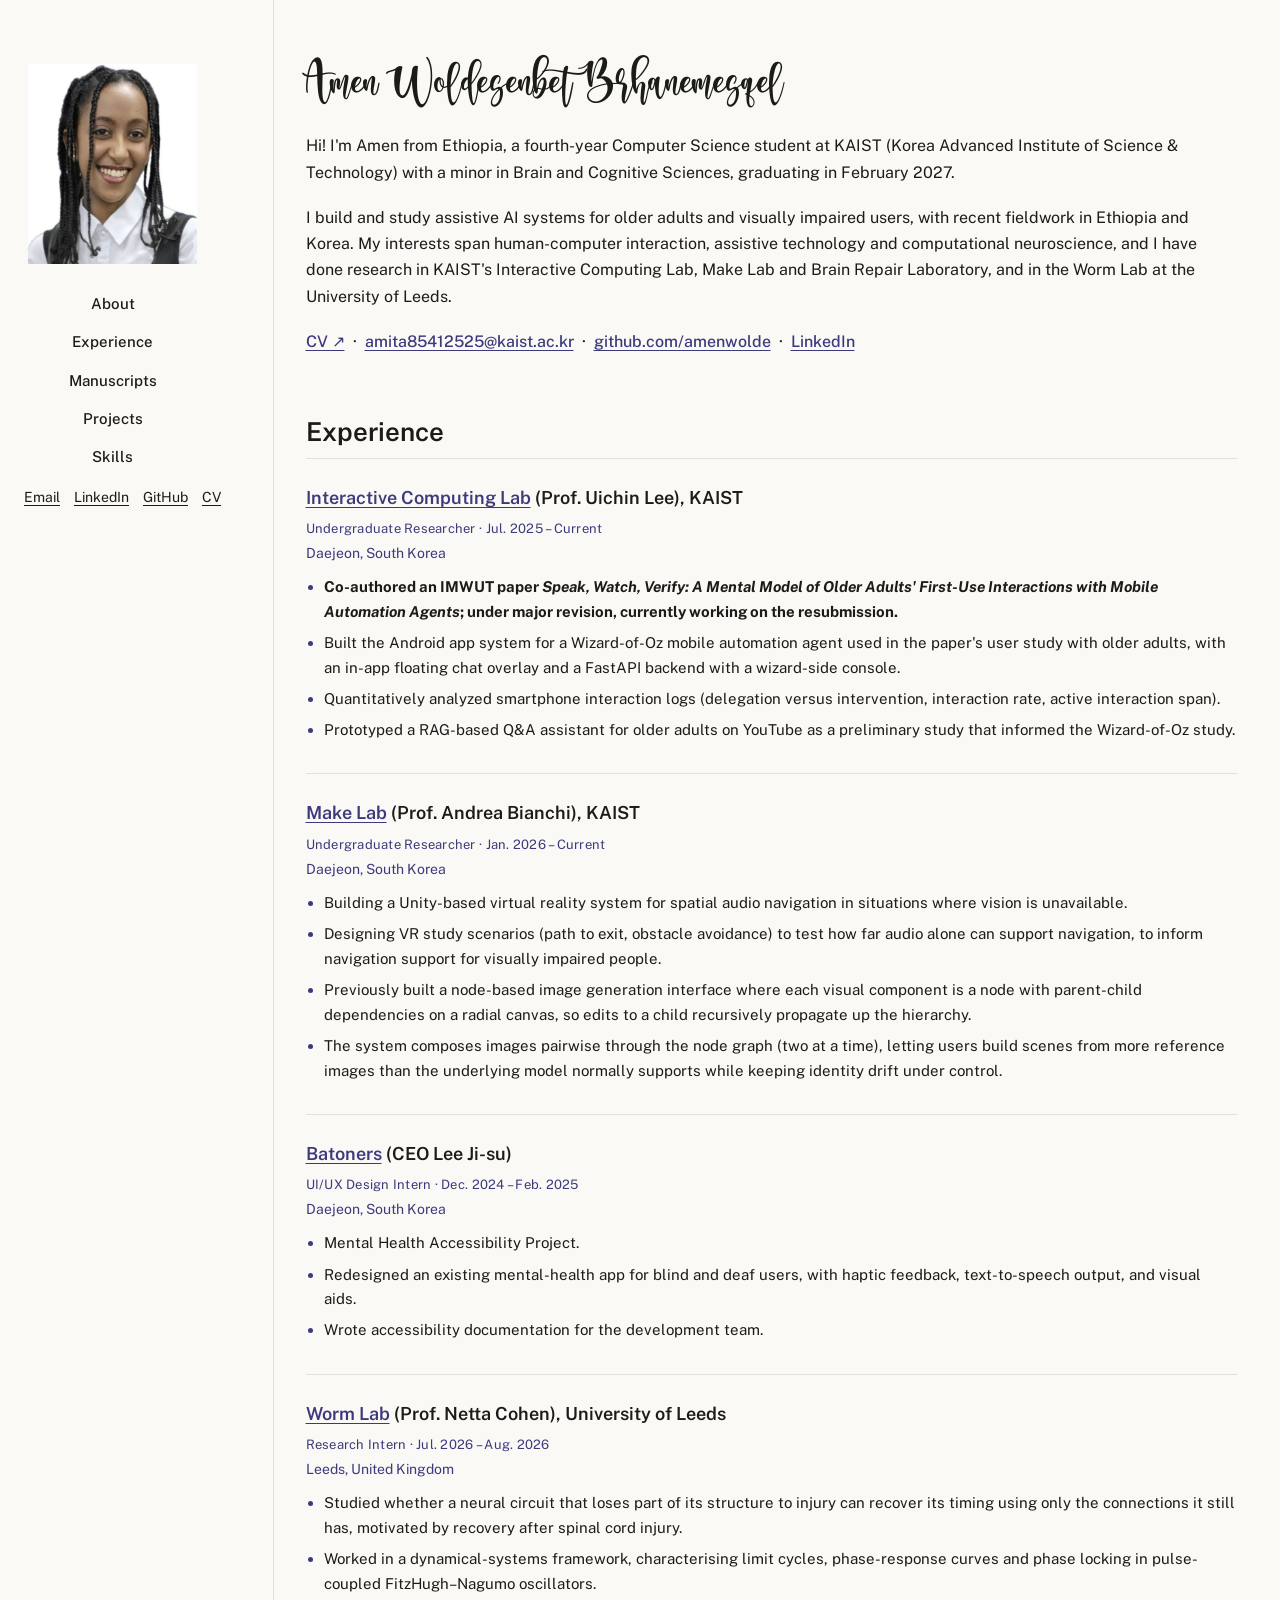
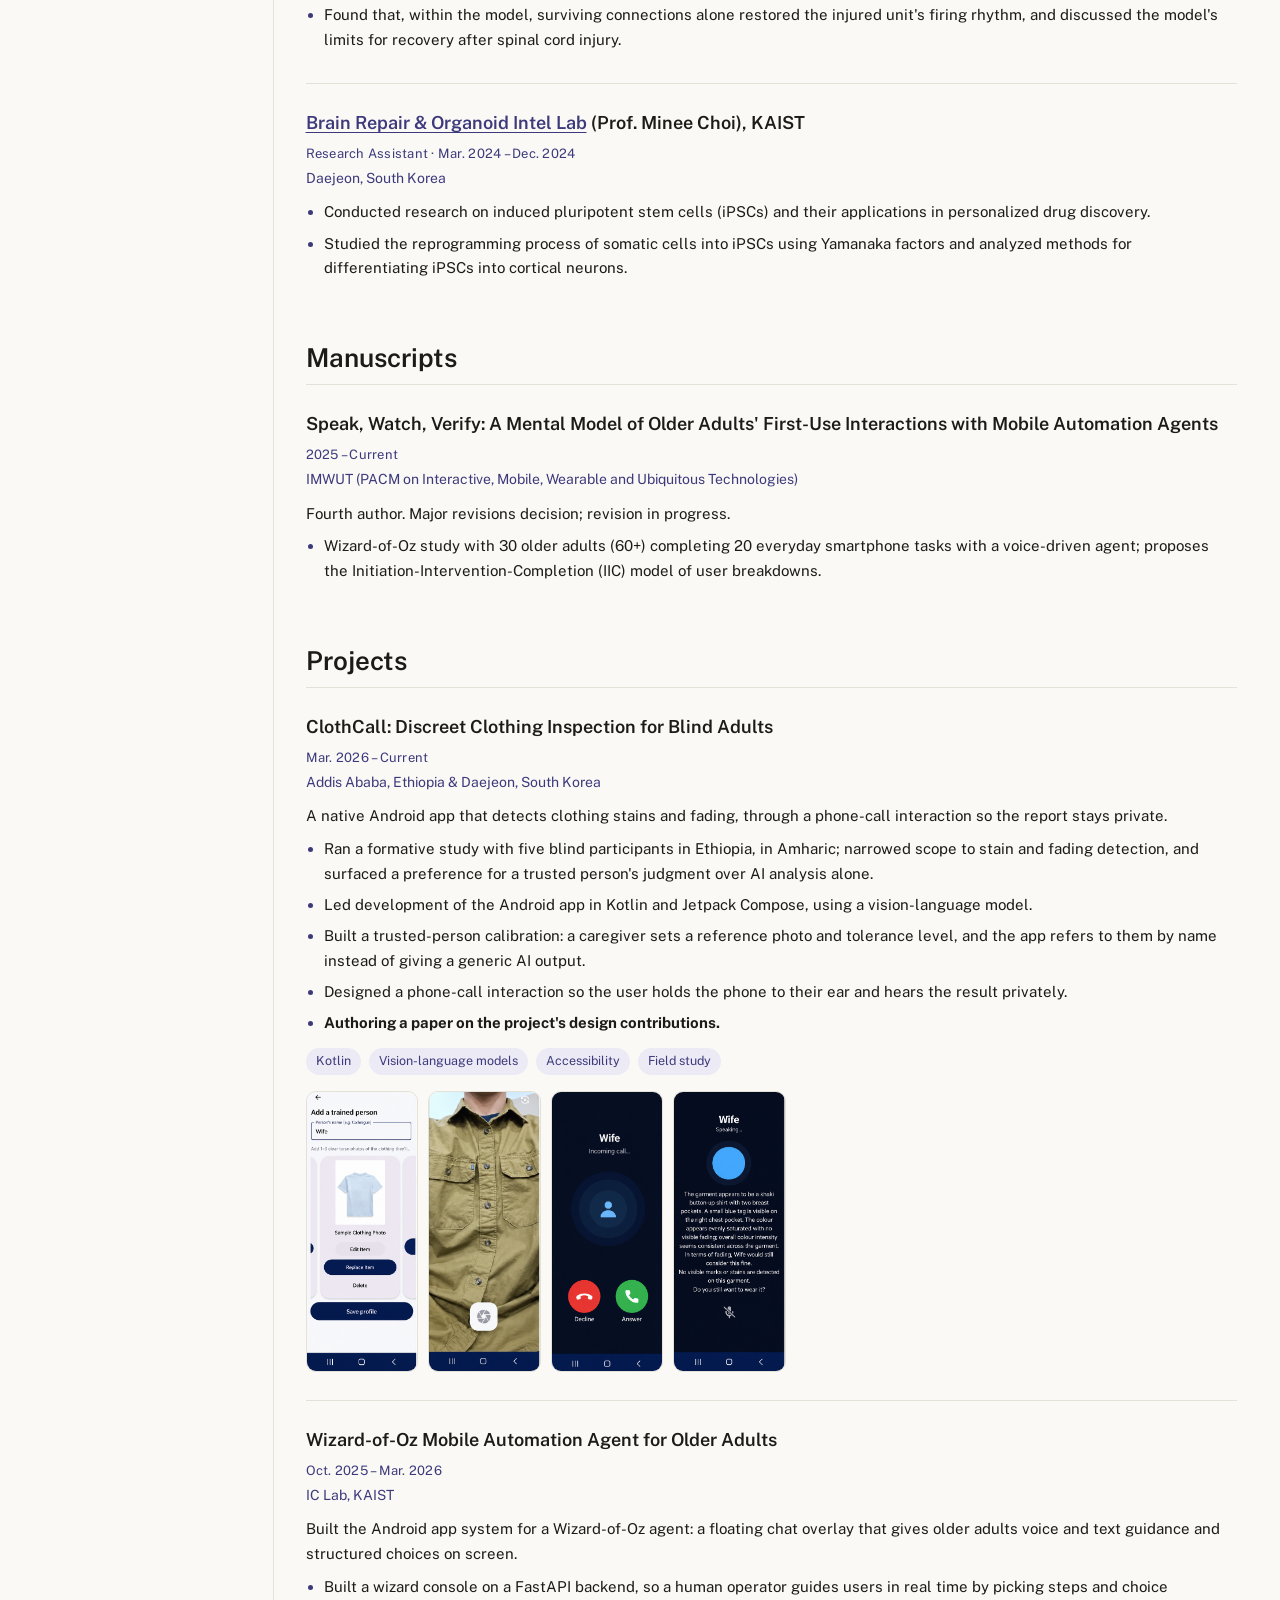
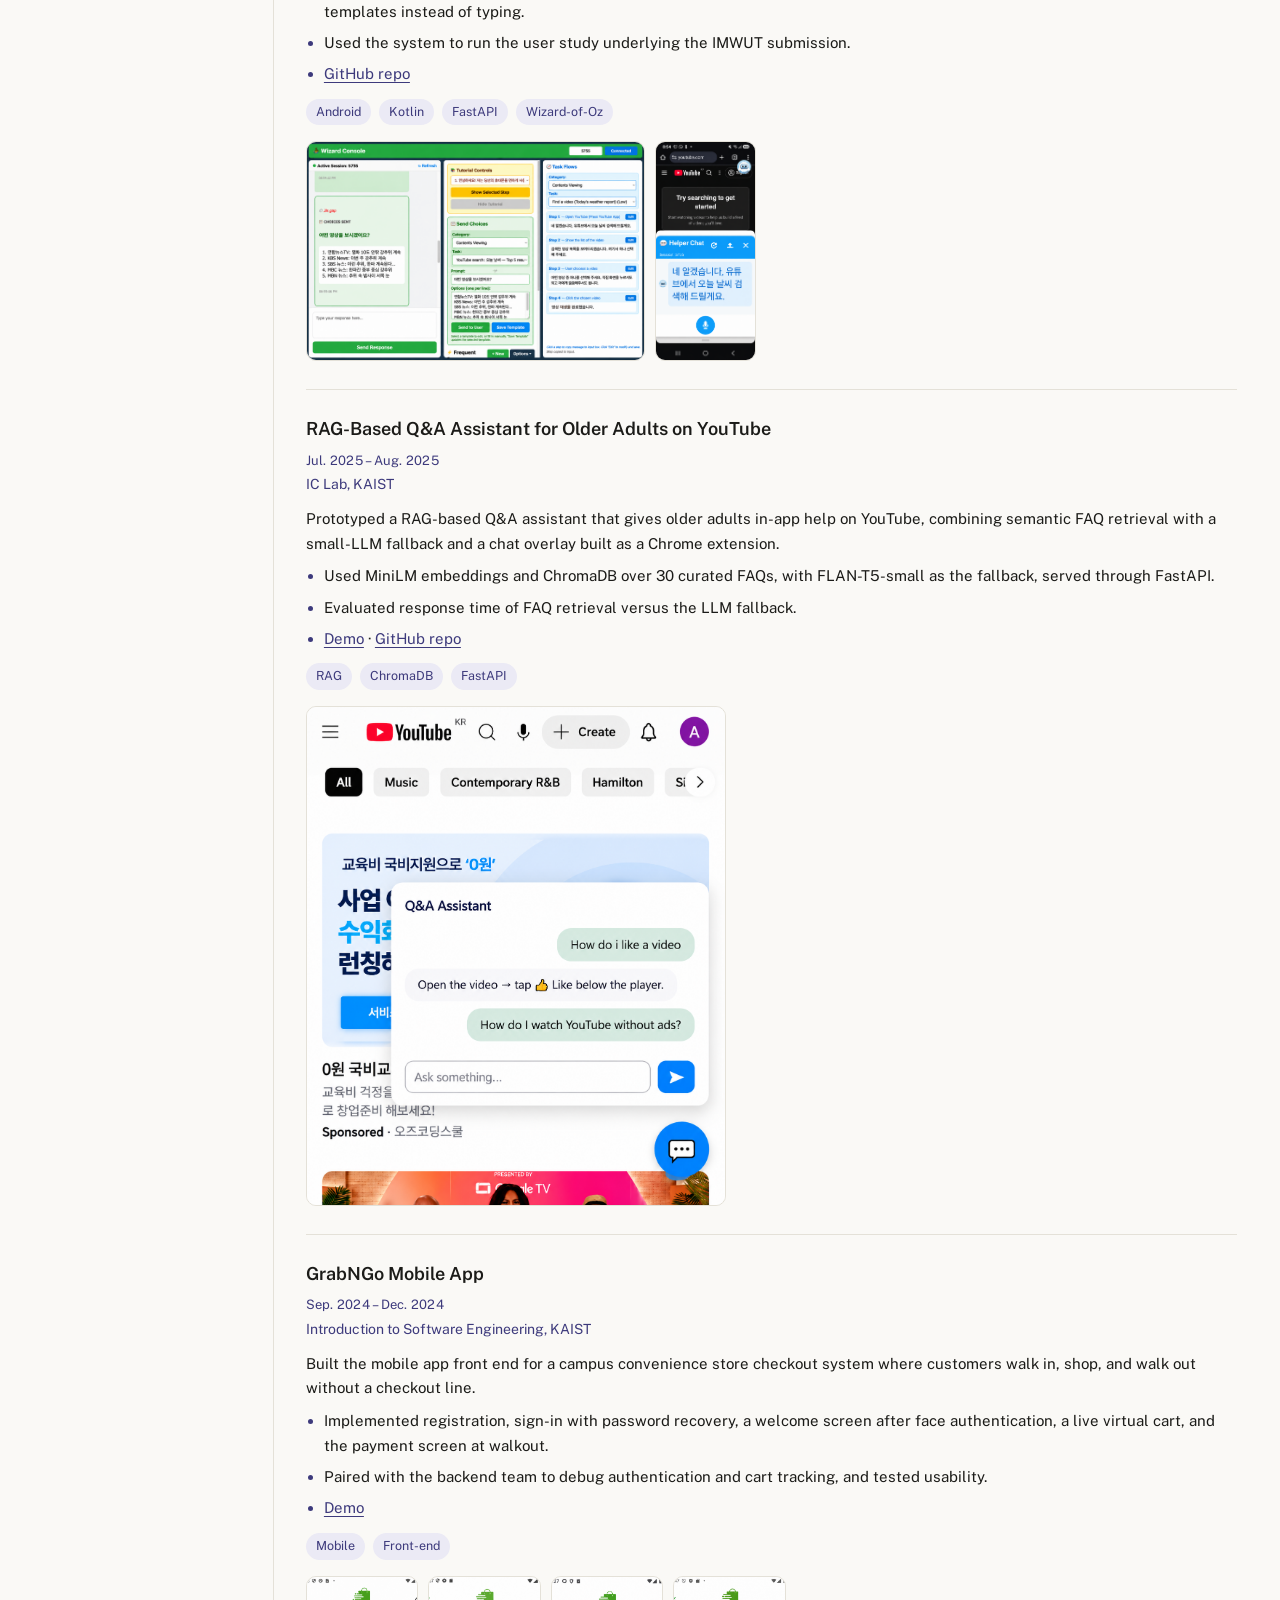
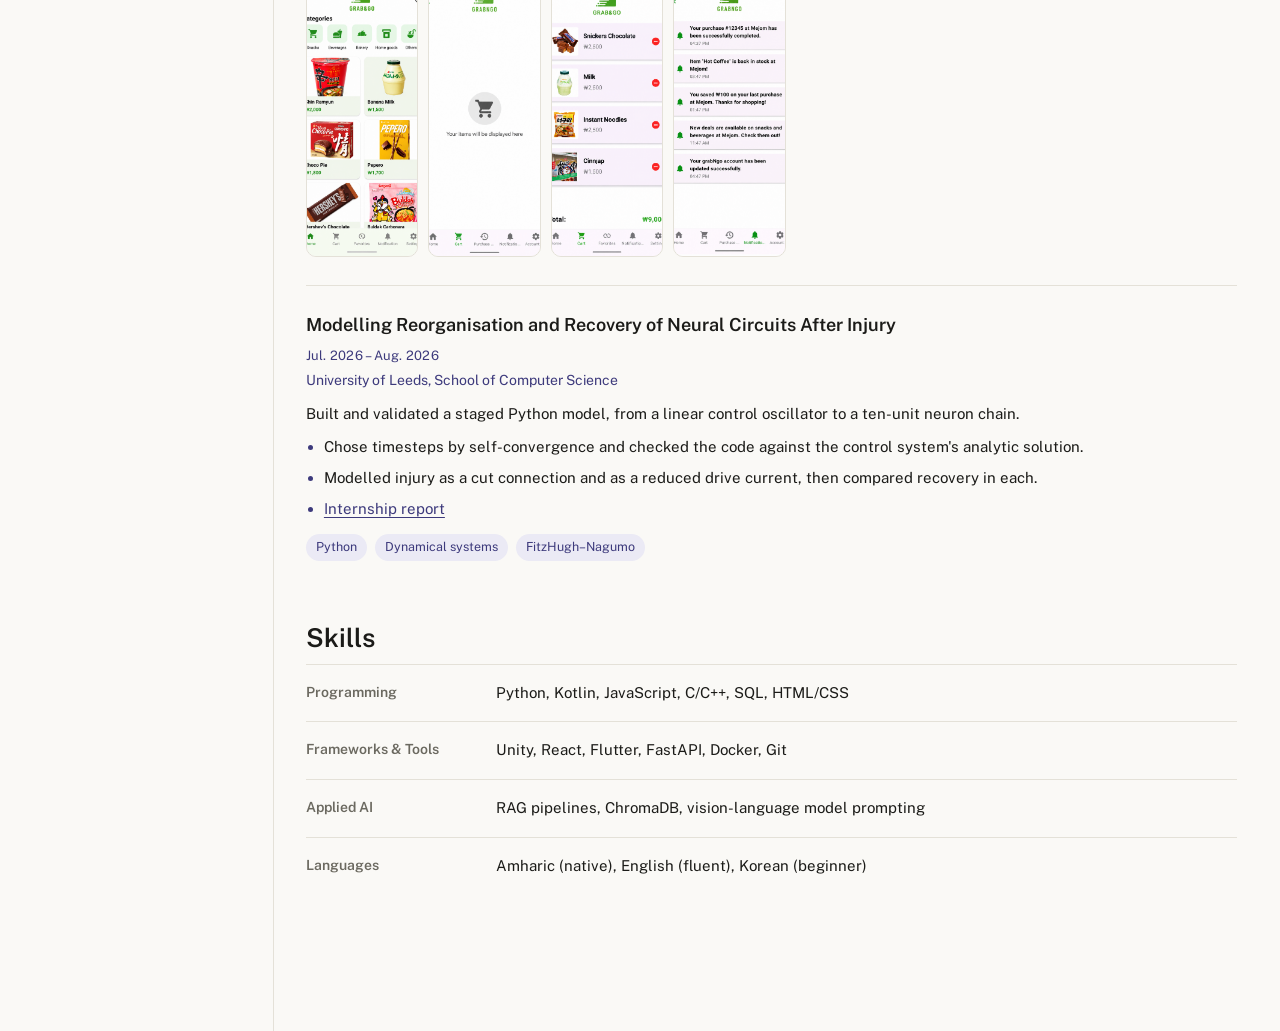
==== index.html @ b9d275f2 "Update index.html" ====
<!DOCTYPE html>
<html lang="en">
<head>
<meta charset="UTF-8">
<meta name="viewport" content="width=device-width, initial-scale=1.0">
<title>Amen W. Brhanemesqel</title>
<link rel="preconnect" href="https://fonts.googleapis.com">
<link rel="preconnect" href="https://fonts.gstatic.com" crossorigin>
<link href="https://fonts.googleapis.com/css2?family=Fraunces:opsz,wght@9..144,500;9..144,600&family=Public+Sans:ital,wght@0,400;0,500;0,600;1,400&display=swap" rel="stylesheet">
<link rel="stylesheet" href="style.css">
</head>
<body>

<div class="layout">

  <aside class="sidebar">
    <img class="avatar" src="images/avatar.jpg" alt="Portrait of Amen Woldesenbet Brhanemesqel">
    <nav>
      <a href="#about">About</a>
      <a href="#experience">Experience</a>
      <a href="#manuscripts">Manuscripts</a>
      <a href="#projects">Projects</a>
      <a href="#skills">Skills</a>
    </nav>
    <div class="sidebar-footer">
      <div class="social-links">
        <a href="mailto:amita85412525@kaist.ac.kr">Email</a>
        <a href="https://www.linkedin.com/in/amen-woldesenbet-brhanemesqel-42a0aa442" target="_blank" rel="noopener">LinkedIn</a>
        <a href="https://github.com/amenwolde" target="_blank" rel="noopener">GitHub</a>
        <a href="Amen_Woldesenbet_Brhanemesqel.pdf" target="_blank" rel="noopener">CV</a>
      </div>
    </div>
  </aside>

  <main>

    <section id="about">
      <p class="signature">Amen Woldesenbet Brhanemesqel</p>

      <p>Hi! I'm Amen from Ethiopia, a fourth-year Computer Science student at KAIST (Korea Advanced Institute of Science &amp; Technology) with a minor in Brain and Cognitive Sciences, graduating in February 2027.</p>

      <p>I build and study assistive AI systems for older adults and visually impaired users, with recent fieldwork in Ethiopia and Korea. My interests span human-computer interaction, assistive technology and computational neuroscience, and I have done research in KAIST's Interactive Computing Lab, Make Lab and Brain Repair Laboratory, and in the Worm Lab at the University of Leeds.</p>

      <p class="lead-link"><a href="Amen_Woldesenbet_Brhanemesqel.pdf" target="_blank" rel="noopener">CV ↗</a> &nbsp;·&nbsp; <a href="mailto:amita85412525@kaist.ac.kr">amita85412525@kaist.ac.kr</a> &nbsp;·&nbsp; <a href="https://github.com/amenwolde" target="_blank" rel="noopener">github.com/amenwolde</a> &nbsp;·&nbsp; <a href="https://www.linkedin.com/in/amen-woldesenbet-brhanemesqel-42a0aa442" target="_blank" rel="noopener">LinkedIn</a></p>
    </section>

    <section id="experience">
      <h2>Experience</h2>

      <div class="entry">
        <h3><a href="https://ic.kaist.ac.kr/" target="_blank" rel="noopener">Interactive Computing Lab</a> (Prof. Uichin Lee), KAIST</h3>
        <div class="meta">Undergraduate Researcher · Jul. 2025 – Current</div>
        <div class="place">Daejeon, South Korea</div>
        <ul>
          <li><strong>Co-authored an IMWUT paper <em>Speak, Watch, Verify: A Mental Model of Older Adults' First-Use Interactions with Mobile Automation Agents</em>; under major revision, currently working on the resubmission.</strong></li>
          <li>Built the Android app system for a Wizard-of-Oz mobile automation agent used in the paper's user study with older adults, with an in-app floating chat overlay and a FastAPI backend with a wizard-side console.</li>
          <li>Quantitatively analyzed smartphone interaction logs (delegation versus intervention, interaction rate, active interaction span).</li>
          <li>Prototyped a RAG-based Q&amp;A assistant for older adults on YouTube as a preliminary study that informed the Wizard-of-Oz study.</li>
        </ul>
      </div>

      <div class="entry">
        <h3><a href="https://make.kaist.ac.kr/about" target="_blank" rel="noopener">Make Lab</a> (Prof. Andrea Bianchi), KAIST</h3>
        <div class="meta">Undergraduate Researcher · Jan. 2026 – Current</div>
        <div class="place">Daejeon, South Korea</div>
        <ul>
          <li>Building a Unity-based virtual reality system for spatial audio navigation in situations where vision is unavailable.</li>
          <li>Designing VR study scenarios (path to exit, obstacle avoidance) to test how far audio alone can support navigation, to inform navigation support for visually impaired people.</li>
          <li>Previously built a node-based image generation interface where each visual component is a node with parent-child dependencies on a radial canvas, so edits to a child recursively propagate up the hierarchy.</li>
          <li>The system composes images pairwise through the node graph (two at a time), letting users build scenes from more reference images than the underlying model normally supports while keeping identity drift under control.</li>
        </ul>
      </div>

      <div class="entry">
        <h3><a href="https://batoners.com/" target="_blank" rel="noopener">Batoners</a> (CEO Lee Ji-su)</h3>
        <div class="meta">UI/UX Design Intern · Dec. 2024 – Feb. 2025</div>
        <div class="place">Daejeon, South Korea</div>
        <ul>
          <li>Mental Health Accessibility Project.</li>
          <li>Redesigned an existing mental-health app for blind and deaf users, with haptic feedback, text-to-speech output, and visual aids.</li>
          <li>Wrote accessibility documentation for the development team.</li>
        </ul>
      </div>

      <div class="entry">
        <h3><a href="http://wormlab.eu/" target="_blank" rel="noopener">Worm Lab</a> (Prof. Netta Cohen), University of Leeds</h3>
        <div class="meta">Research Intern · Jul. 2026 – Aug. 2026</div>
        <div class="place">Leeds, United Kingdom</div>
        <ul>
          <li>Studied whether a neural circuit that loses part of its structure to injury can recover its timing using only the connections it still has, motivated by recovery after spinal cord injury.</li>
          <li>Worked in a dynamical-systems framework, characterising limit cycles, phase-response curves and phase locking in pulse-coupled FitzHugh–Nagumo oscillators.</li>
          <li>Found that, within the model, surviving connections alone restored the injured unit's firing rhythm, and discussed the model's limits for recovery after spinal cord injury.</li>
        </ul>
      </div>

      <div class="entry">
        <h3><a href="https://mineechoilab.kaist.ac.kr/members/amen-woldesenbet.html" target="_blank" rel="noopener">Brain Repair &amp; Organoid Intel Lab</a> (Prof. Minee Choi), KAIST</h3>
        <div class="meta">Research Assistant · Mar. 2024 – Dec. 2024</div>
        <div class="place">Daejeon, South Korea</div>
        <ul>
          <li>Conducted research on induced pluripotent stem cells (iPSCs) and their applications in personalized drug discovery.</li>
          <li>Studied the reprogramming process of somatic cells into iPSCs using Yamanaka factors and analyzed methods for differentiating iPSCs into cortical neurons.</li>
        </ul>
      </div>
    </section>

    <section id="manuscripts">
      <h2>Manuscripts</h2>

      <div class="entry">
        <h3>Speak, Watch, Verify: A Mental Model of Older Adults' First-Use Interactions with Mobile Automation Agents</h3>
        <div class="meta">2025 – Current</div>
        <div class="place">IMWUT (PACM on Interactive, Mobile, Wearable and Ubiquitous Technologies)</div>
        <p>Fourth author. Major revisions decision; revision in progress.</p>
        <ul>
          <li>Wizard-of-Oz study with 30 older adults (60+) completing 20 everyday smartphone tasks with a voice-driven agent; proposes the Initiation-Intervention-Completion (IIC) model of user breakdowns.</li>
        </ul>
      </div>
    </section>

    <section id="projects">
      <h2>Projects</h2>

      <div class="entry">
        <h3>ClothCall: Discreet Clothing Inspection for Blind Adults</h3>
        <div class="meta">Mar. 2026 – Current</div>
        <div class="place">Addis Ababa, Ethiopia &amp; Daejeon, South Korea</div>
        <p>A native Android app that detects clothing stains and fading, through a phone-call interaction so the report stays private.</p>
        <ul>
          <li>Ran a formative study with five blind participants in Ethiopia, in Amharic; narrowed scope to stain and fading detection, and surfaced a preference for a trusted person's judgment over AI analysis alone.</li>
          <li>Led development of the Android app in Kotlin and Jetpack Compose, using a vision-language model.</li>
          <li>Built a trusted-person calibration: a caregiver sets a reference photo and tolerance level, and the app refers to them by name instead of giving a generic AI output.</li>
          <li>Designed a phone-call interaction so the user holds the phone to their ear and hears the result privately.</li>
          <li><strong>Authoring a paper on the project's design contributions.</strong></li>
        </ul>
        <div class="tag-row">
          <span class="tag">Kotlin</span>
          <span class="tag">Vision-language models</span>
          <span class="tag">Accessibility</span>
          <span class="tag">Field study</span>
        </div>
        <div class="image-row quad">
          <img class="entry-img phone" src="images/clothcall-fade-calibration.png" alt="Add a trusted person: name them (e.g. Wife, Colleague) and rate the same fabric photo at four fade levels (Still fine, Borderline, Retire, Very Worn)">
          <img class="entry-img phone" src="images/clothcall-shirt-photo.png" alt="Camera view of a khaki button-up shirt the user is holding up to inspect">
          <img class="entry-img phone" src="images/clothcall-incoming-call.png" alt="Incoming call screen from the trusted person named 'Wife'">
          <img class="entry-img phone" src="images/clothcall-result.png" alt="Wife is speaking: khaki button-up shirt with two breast pockets, small blue tag on the right chest pocket, colour consistent across the garment, no visible marks or stains; Wife would still consider this fine">
        </div>
      </div>

      <div class="entry">
        <h3>Wizard-of-Oz Mobile Automation Agent for Older Adults</h3>
        <div class="meta">Oct. 2025 – Mar. 2026</div>
        <div class="place">IC Lab, KAIST</div>
        <p>Built the Android app system for a Wizard-of-Oz agent: a floating chat overlay that gives older adults voice and text guidance and structured choices on screen.</p>
        <ul>
          <li>Built a wizard console on a FastAPI backend, so a human operator guides users in real time by picking steps and choice templates instead of typing.</li>
          <li>Used the system to run the user study underlying the IMWUT submission.</li>
          <li><a href="https://github.com/Kaist-ICLab/Mobile-AI-helper" target="_blank" rel="noopener">GitHub repo</a></li>
        </ul>
        <div class="tag-row">
          <span class="tag">Android</span>
          <span class="tag">Kotlin</span>
          <span class="tag">FastAPI</span>
          <span class="tag">Wizard-of-Oz</span>
        </div>
        <div class="image-row pair">
          <img class="entry-img wide" src="images/wizard-of-oz-console.png" alt="Wizard Console: active session with choices sent to the user ('어떤 영상을 보시겠어요?' and five Korean news options), tutorial controls, 'Send Choices' template picker, and a Task Flows panel showing the Contents Viewing task 'Find a video (Today's weather report)' broken into four editable steps">
          <img class="entry-img phone" src="images/wizard-of-oz-phone.png" alt="Older-adult phone on YouTube KR with the Helper Chat overlay opened; the assistant says in Korean '네 알겠습니다, 유튜브에서 오늘 날씨 검색해 드릴게요.' above a large microphone button">
        </div>
      </div>

      <div class="entry">
        <h3>RAG-Based Q&amp;A Assistant for Older Adults on YouTube</h3>
        <div class="meta">Jul. 2025 – Aug. 2025</div>
        <div class="place">IC Lab, KAIST</div>
        <p>Prototyped a RAG-based Q&amp;A assistant that gives older adults in-app help on YouTube, combining semantic FAQ retrieval with a small-LLM fallback and a chat overlay built as a Chrome extension.</p>
        <ul>
          <li>Used MiniLM embeddings and ChromaDB over 30 curated FAQs, with FLAN-T5-small as the fallback, served through FastAPI.</li>
          <li>Evaluated response time of FAQ retrieval versus the LLM fallback.</li>
          <li><a href="https://drive.google.com/file/d/1zM8v5Gv-6i6zQXkNu6hFYhzypun6-TdA/view?usp=sharing" target="_blank" rel="noopener">Demo</a> · <a href="https://github.com/amenwolde/Youtube-extension" target="_blank" rel="noopener">GitHub repo</a></li>
        </ul>
        <div class="tag-row">
          <span class="tag">RAG</span>
          <span class="tag">ChromaDB</span>
          <span class="tag">FastAPI</span>
        </div>
        <img class="entry-img" src="images/youtube-rag-ext.png" alt="Q&amp;A Assistant overlay on YouTube KR: user asks 'How do I like a video' and the assistant replies 'Open the video, tap Like below the player'; a second question 'How do I watch YouTube without ads?' is in the input">
      </div>

      <div class="entry">
        <h3>GrabNGo Mobile App</h3>
        <div class="meta">Sep. 2024 – Dec. 2024</div>
        <div class="place">Introduction to Software Engineering, KAIST</div>
        <p>Built the mobile app front end for a campus convenience store checkout system where customers walk in, shop, and walk out without a checkout line.</p>
        <ul>
          <li>Implemented registration, sign-in with password recovery, a welcome screen after face authentication, a live virtual cart, and the payment screen at walkout.</li>
          <li>Paired with the backend team to debug authentication and cart tracking, and tested usability.</li>
          <li><a href="https://drive.google.com/file/d/1HJCICB93lQ8GSmQ17-0LfWwXsdIGV2eK/view?usp=sharing" target="_blank" rel="noopener">Demo</a></li>
        </ul>
        <div class="tag-row">
          <span class="tag">Mobile</span>
          <span class="tag">Front-end</span>
        </div>
        <div class="image-row quad">
          <img class="entry-img phone" src="images/grabngo-home.png" alt="GRAB&amp;GO home: Categories row (Snacks, Beverages, Bakery, Home goods, Others) above a product grid with Shin Ramyun ₩2,000, Banana Milk ₩1,500, Choco Pie ₩1,800, Pepero ₩1,700, Hershey's Chocolate, and Buldak Carbonara">
          <img class="entry-img phone" src="images/grabngo-cart-empty.png" alt="GRABNGO empty cart screen with a shopping-cart icon and the message 'Your items will be displayed here', Cart tab active in the bottom nav">
          <img class="entry-img phone" src="images/grabngo-cart-filled.png" alt="GRAB&amp;GO cart with four items (Snickers Chocolate ₩2,500, Milk ₩2,500, Instant Noodles ₩2,500, Cinnjap ₩1,500), each with a red remove button, and a running total of ₩9,000">
          <img class="entry-img phone" src="images/grabngo-notifications.png" alt="GRABNGO notifications feed: purchase #12345 at Mejom completed, Hot Coffee back in stock, saved ₩100 on last purchase, new deals on snacks and beverages, account updated successfully">
        </div>
      </div>

      <div class="entry">
        <h3>Modelling Reorganisation and Recovery of Neural Circuits After Injury</h3>
        <div class="meta">Jul. 2026 – Aug. 2026</div>
        <div class="place">University of Leeds, School of Computer Science</div>
        <p>Built and validated a staged Python model, from a linear control oscillator to a ten-unit neuron chain.</p>
        <ul>
          <li>Chose timesteps by self-convergence and checked the code against the control system's analytic solution.</li>
          <li>Modelled injury as a cut connection and as a reduced drive current, then compared recovery in each.</li>
          <li><a href="https://drive.google.com/file/d/1W3PH9Ff0q4g5hTz11ZcTxBwVVzl6ne8S/view?usp=sharing" target="_blank" rel="noopener">Internship report</a></li>
        </ul>
        <div class="tag-row">
          <span class="tag">Python</span>
          <span class="tag">Dynamical systems</span>
          <span class="tag">FitzHugh–Nagumo</span>
        </div>
      </div>
    </section>

    <section id="skills">
      <h2>Skills</h2>

      <div class="entry skill-row">
        <div class="skill-cat">Programming</div>
        <div class="skill-list">Python, Kotlin, JavaScript, C/C++, SQL, HTML/CSS</div>
      </div>

      <div class="entry skill-row">
        <div class="skill-cat">Frameworks &amp; Tools</div>
        <div class="skill-list">Unity, React, Flutter, FastAPI, Docker, Git</div>
      </div>

      <div class="entry skill-row">
        <div class="skill-cat">Applied AI</div>
        <div class="skill-list">RAG pipelines, ChromaDB, vision-language model prompting</div>
      </div>

      <div class="entry skill-row">
        <div class="skill-cat">Languages</div>
        <div class="skill-list">Amharic (native), English (fluent), Korean (beginner)</div>
      </div>
    </section>

  </main>

</div>

</body>
</html>
---- style.css ----
@font-face {
  font-family: 'Southmore';
  src: url('fonts/Southmore.ttf') format('truetype');
  font-weight: normal;
  font-style: normal;
  font-display: swap;
}

:root {
  --ink: #1B1B18;
  --muted: #6B6960;
  --hair: #E4E1D8;
  --bg: #FAF9F6;
  --card: #FFFFFF;
  --accent: #3D3A7C;
  --accent-soft: #EBEAF5;
}

* { box-sizing: border-box; }

html { overflow-y: scroll; scrollbar-gutter: stable; scroll-behavior: smooth; }

section { scroll-margin-top: 2rem; }

body {
  margin: 0;
  background: var(--bg);
  color: var(--ink);
  font-family: 'Public Sans', -apple-system, BlinkMacSystemFont, sans-serif;
  font-size: 16px;
  line-height: 1.65;
  -webkit-font-smoothing: antialiased;
  overflow-x: hidden;
}

a { color: var(--accent); text-decoration: none; }
a:hover { text-decoration: underline; }

.lead-link a,
.entry a,
.entry ul a {
  text-decoration: underline;
  text-underline-offset: 3px;
  text-decoration-thickness: 1px;
}
.lead-link a:hover,
.entry a:hover,
.entry ul a:hover { text-decoration-thickness: 2px; }

.layout {
  display: grid;
  grid-template-columns: 260px minmax(0, 980px);
  justify-content: center;
  max-width: 1500px;
  margin: 0 auto;
  min-height: 100vh;
}

.sidebar {
  position: sticky;
  top: 0;
  align-self: start;
  padding: 4rem 1.5rem 2rem 0;
  display: flex;
  flex-direction: column;
}

.avatar {
  width: 200px;
  height: 200px;
  border-radius: 18px;
  background: transparent;
  object-fit: contain;
  display: block;
  margin-bottom: 1.75rem;
}

nav {
  display: flex;
  flex-direction: column;
  align-items: center;
  gap: 0.85rem;
  width: 200px;
}

nav a {
  color: var(--ink);
  font-weight: 500;
  font-size: 15px;
}

nav a:hover { color: var(--accent); text-decoration: none; }
nav a.current { text-decoration: underline; text-underline-offset: 4px; }

.sidebar-footer {
  margin-top: 1rem;
  padding-top: 0;
  align-self: center;
  margin-left: -16px;
  text-align: left;
}

.social-links {
  display: flex;
  gap: 14px;
  flex-wrap: wrap;
  font-size: 14px;
}

.social-links a {
  color: var(--ink);
  text-decoration: underline;
  text-underline-offset: 3px;
  text-decoration-thickness: 1px;
}
.social-links a:hover { color: var(--accent); text-decoration-thickness: 2px; }

main {
  padding: 4rem 1rem 6rem 2rem;
  border-left: 1px solid var(--hair);
  min-width: 0;
}

.signature {
  font-family: 'Southmore', 'Fraunces', serif;
  font-size: 36px;
  font-weight: 500;
  letter-spacing: -0.01em;
  line-height: 1.15;
  margin: 0 0 1.75rem;
}

.page-title {
  font-size: 30px;
  font-weight: 600;
  margin: 0 0 2rem;
}

p {
  margin: 0 0 1.15rem;
  color: var(--ink);
}

p.lead-link {
  font-weight: 500;
}

section { margin-bottom: 3.5rem; }

h2 {
  font-size: 26px;
  font-weight: 600;
  margin: 0 0 0.25rem;
}

.entry {
  border-top: 1px solid var(--hair);
  padding: 1.5rem 0;
}

.entry:last-child { padding-bottom: 0; }

.entry h3 {
  font-size: 18px;
  font-weight: 600;
  margin: 0 0 0.35rem;
}

.entry .meta {
  font-size: 13px;
  letter-spacing: 0.02em;
  color: var(--accent);
  margin-bottom: 0.15rem;
}

.entry .place {
  font-size: 14px;
  color: var(--accent);
  margin-bottom: 0.65rem;
}

.entry .place a {
  color: var(--accent);
  text-decoration: underline;
  text-underline-offset: 3px;
  text-decoration-thickness: 1px;
}
.entry .place a:hover { text-decoration-thickness: 2px; }

.entry p { margin-bottom: 0.5rem; font-size: 15px; }

.entry ul {
  margin: 0.5rem 0 0;
  padding-left: 1.15rem;
}

.entry ul li {
  margin-bottom: 0.4rem;
  font-size: 15px;
}

.entry ul li::marker { color: var(--accent); }

.entry-img {
  display: block;
  width: 100%;
  max-width: 420px;
  margin: 1rem 0 0.25rem;
  border-radius: 10px;
  border: 1px solid var(--hair);
  background: var(--bg);
}

.image-row {
  display: flex;
  flex-wrap: wrap;
  align-items: flex-start;
  gap: 10px;
  margin: 1rem 0 0.25rem;
  max-width: 480px;
}

.image-row .entry-img { margin: 0; }
.image-row .entry-img.wide { flex: 1 1 300px; max-width: 320px; }
.image-row .entry-img.phone { flex: 0 0 130px; max-width: 150px; }

.image-row.triple .entry-img.phone,
.image-row.quad  .entry-img.phone {
  flex: 1 1 0;
  min-width: 0;
  max-width: none;
  aspect-ratio: 2 / 5;         /* matches the source screenshots */
  object-fit: cover;
  object-position: center;
}

/* Pair: console + phone, same height, widths differ by aspect ratio */
.image-row.pair { max-width: none; align-items: stretch; }
.image-row.pair .entry-img {
  flex: 0 0 auto;
  height: 220px;
  width: auto;
  max-width: none;
  object-fit: contain;
}

@media (max-width: 540px) {
  .image-row { flex-direction: column; }
  .image-row .entry-img.wide,
  .image-row .entry-img.phone { max-width: 100%; width: 100%; flex: 1 1 auto; }
}

.tag-row {
  display: flex;
  flex-wrap: wrap;
  gap: 8px;
  margin-top: 0.75rem;
}

.tag {
  font-size: 12.5px;
  color: var(--accent);
  background: var(--accent-soft);
  padding: 3px 10px;
  border-radius: 20px;
}

.skill-row {
  display: grid;
  grid-template-columns: 170px 1fr;
  gap: 1.25rem;
  padding: 1rem 0;
}

.skill-row .skill-cat {
  font-size: 14px;
  font-weight: 600;
  color: var(--muted);
}

.skill-row .skill-list {
  font-size: 15px;
}

@media (max-width: 800px) {
  .skill-row {
    grid-template-columns: 1fr;
    gap: 0.25rem;
  }
}

@media (max-width: 800px) {
  .layout { grid-template-columns: 1fr; }
  .sidebar {
    position: relative;
    height: auto;
    padding: 2.5rem 1.5rem 1.5rem;
    flex-direction: row;
    align-items: center;
    gap: 1.5rem;
  }
  .avatar { width: 110px; height: 110px; margin-bottom: 0; border-radius: 14px; }
  nav { flex-direction: row; flex-wrap: wrap; gap: 1.25rem; width: auto; align-items: center; }
  .sidebar-footer { display: none; }
  main { padding: 2.5rem 1.5rem 4rem; border-left: none; border-top: 1px solid var(--hair); max-width: 100%; }
  .signature { font-size: 28px; }
}
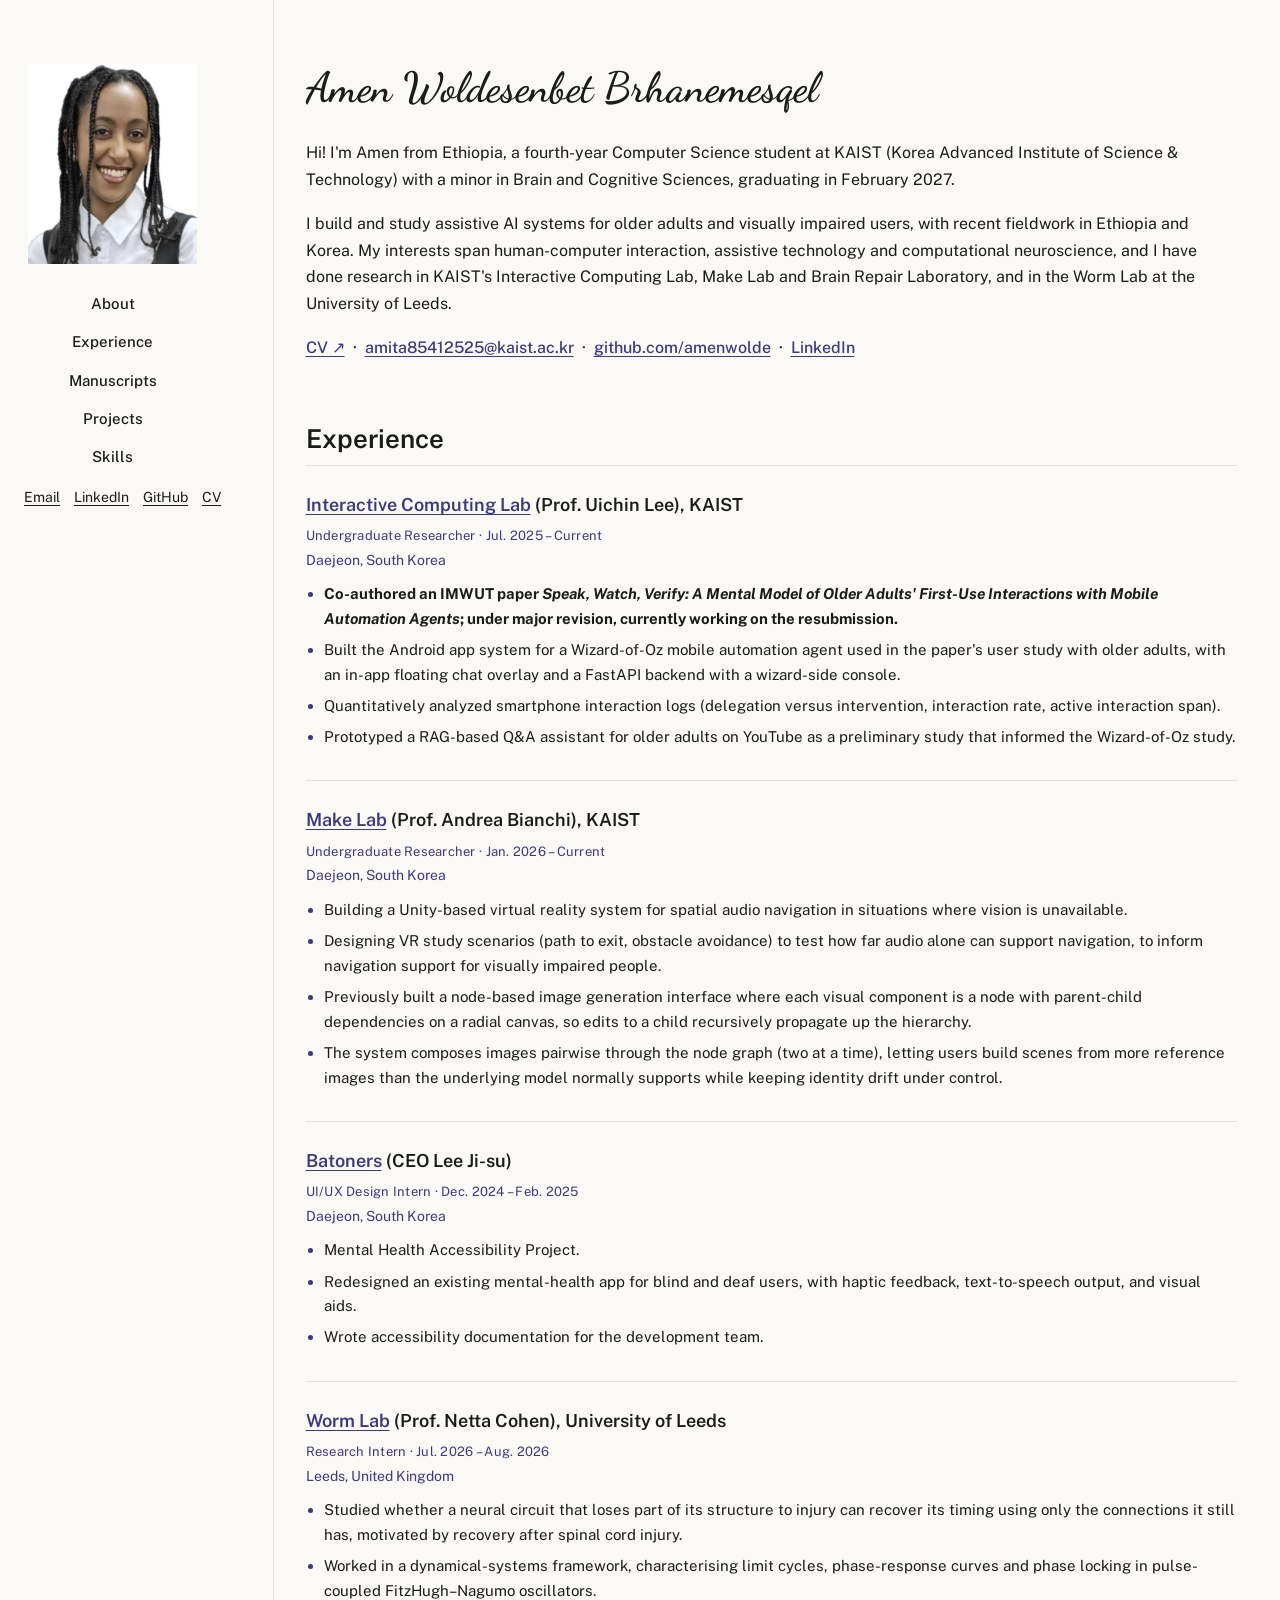
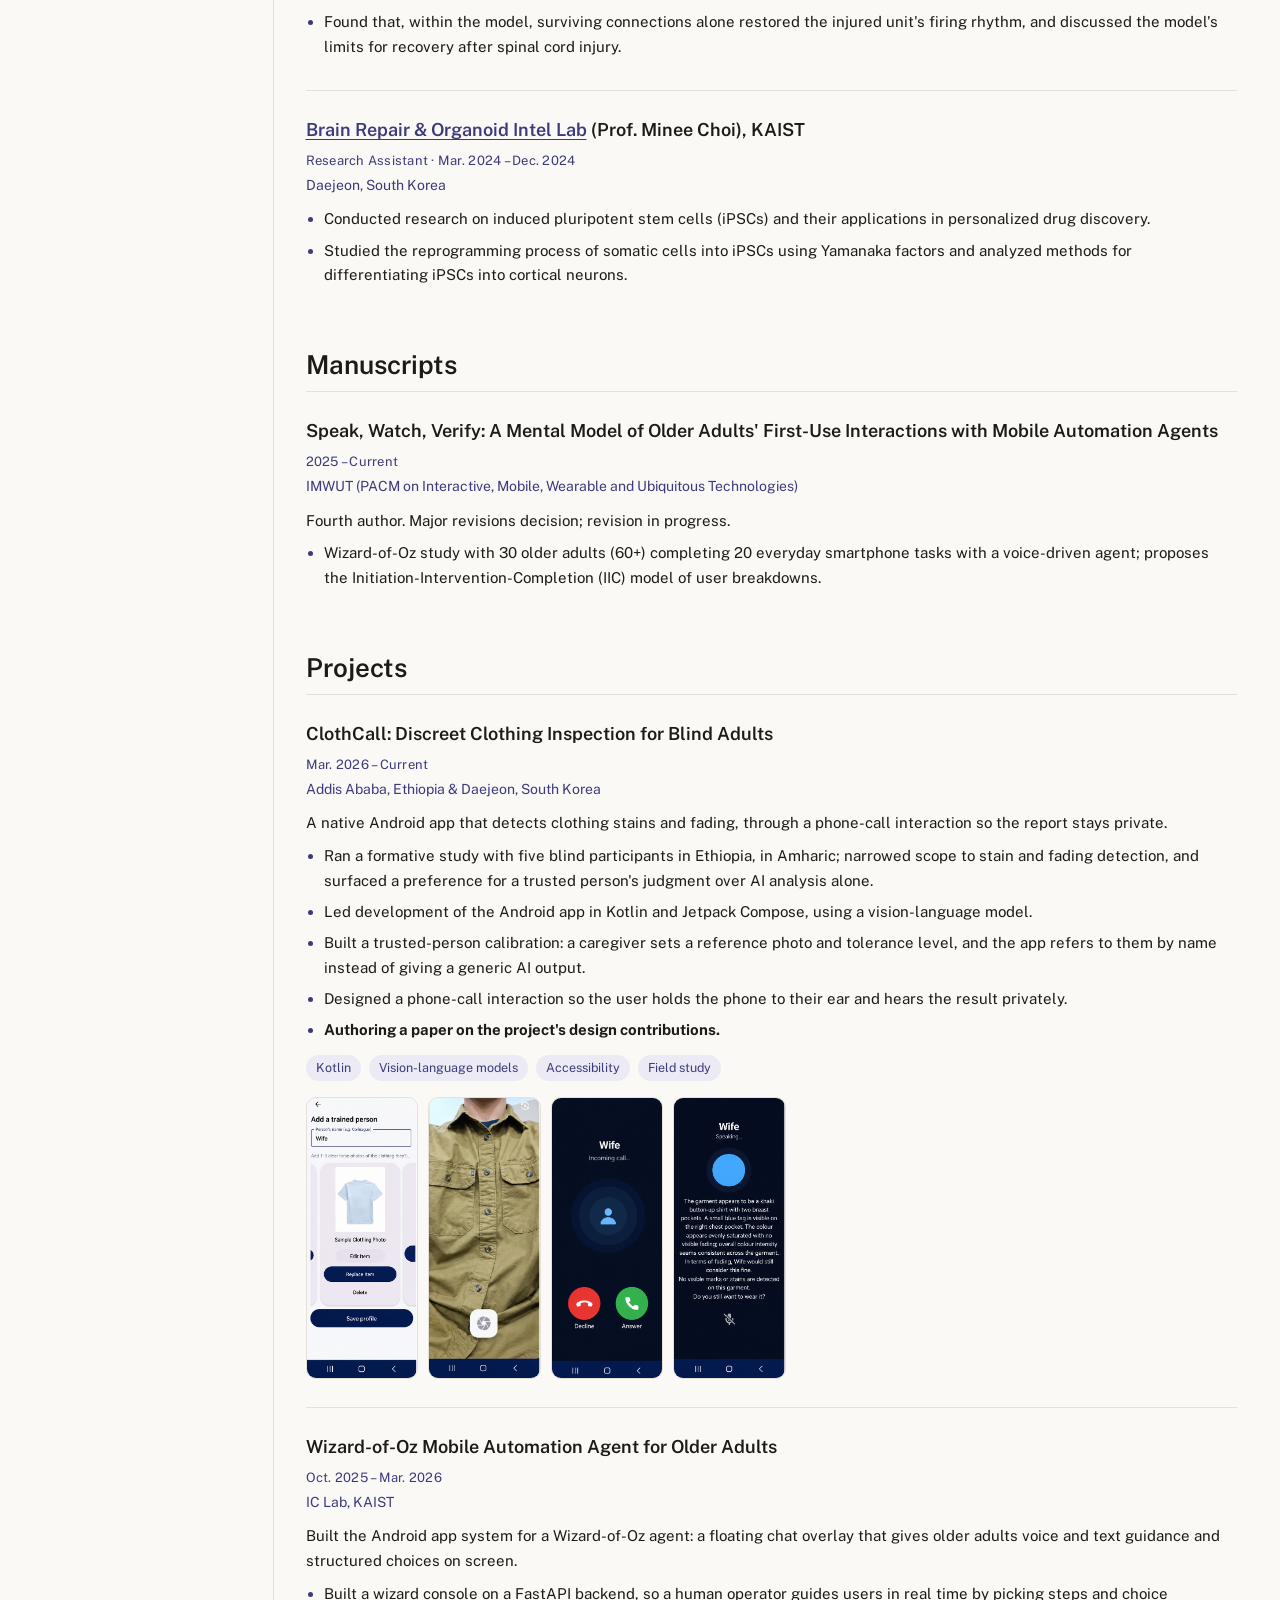
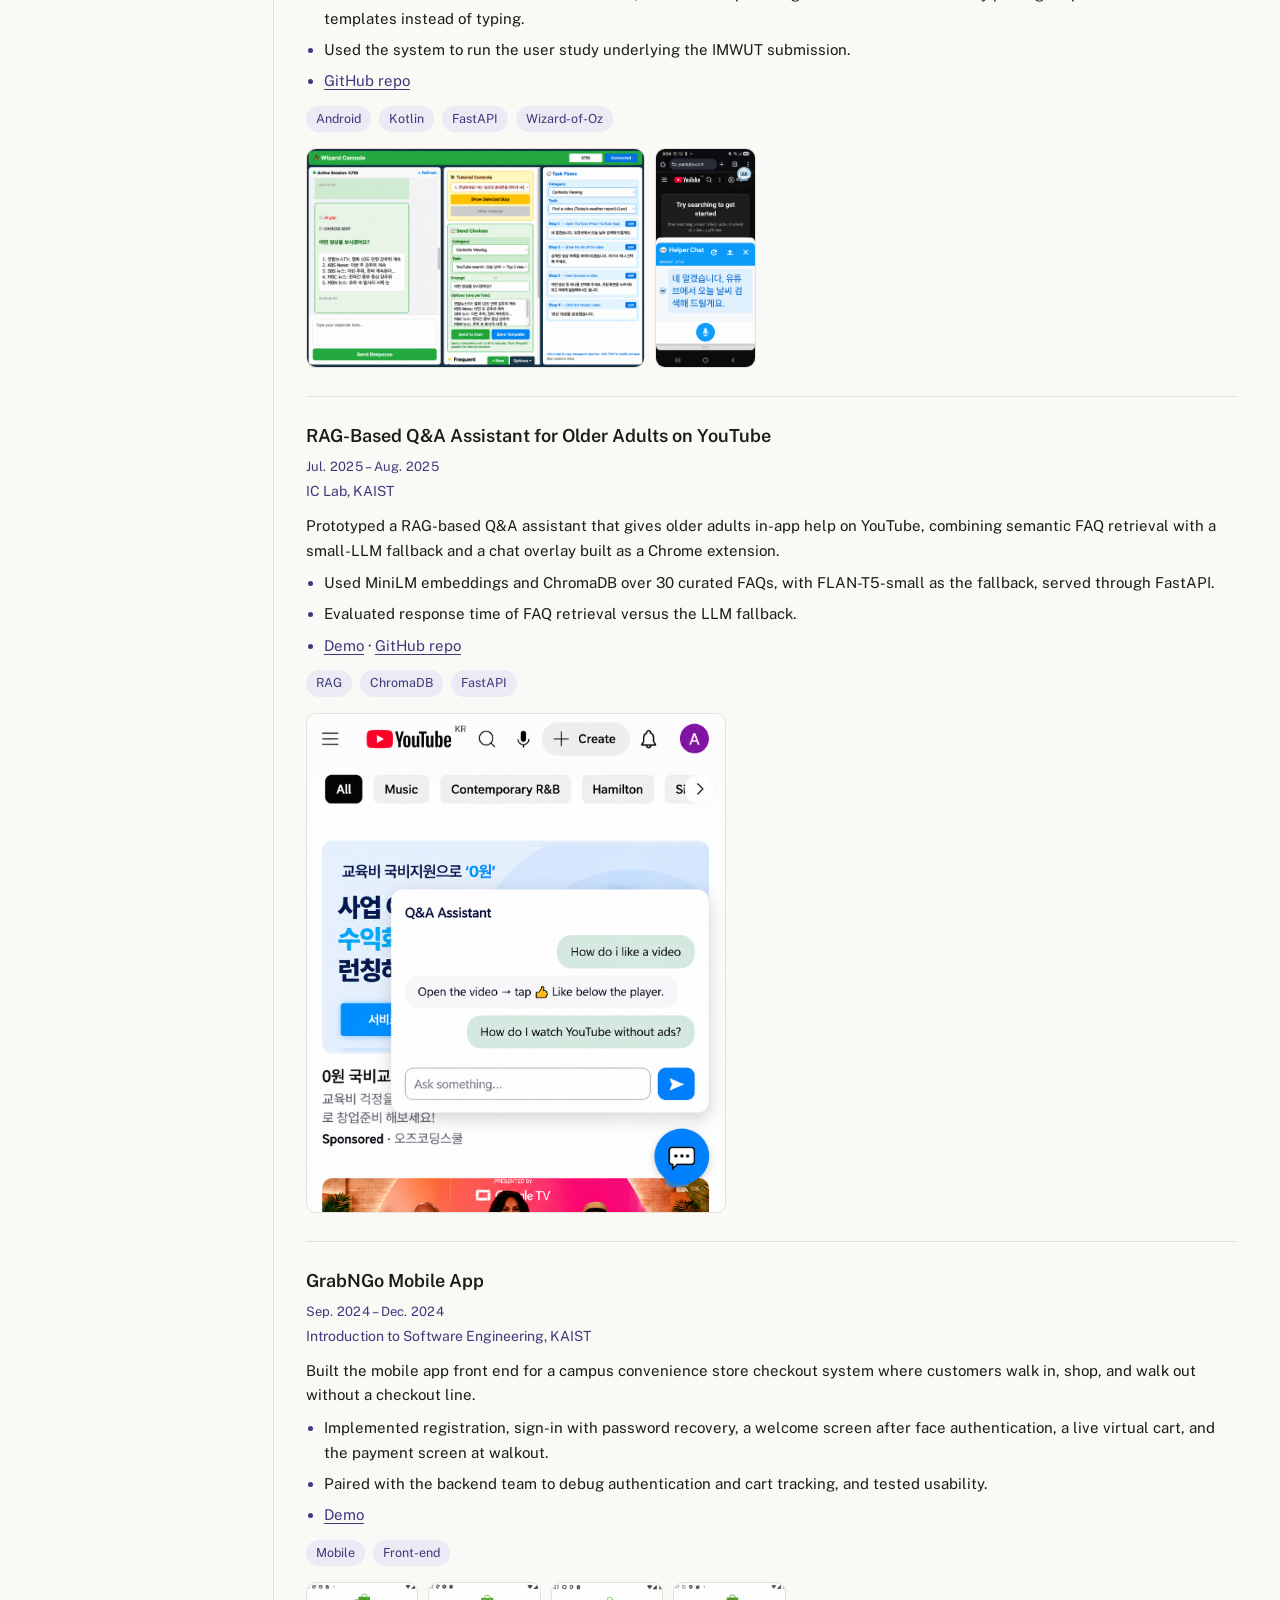
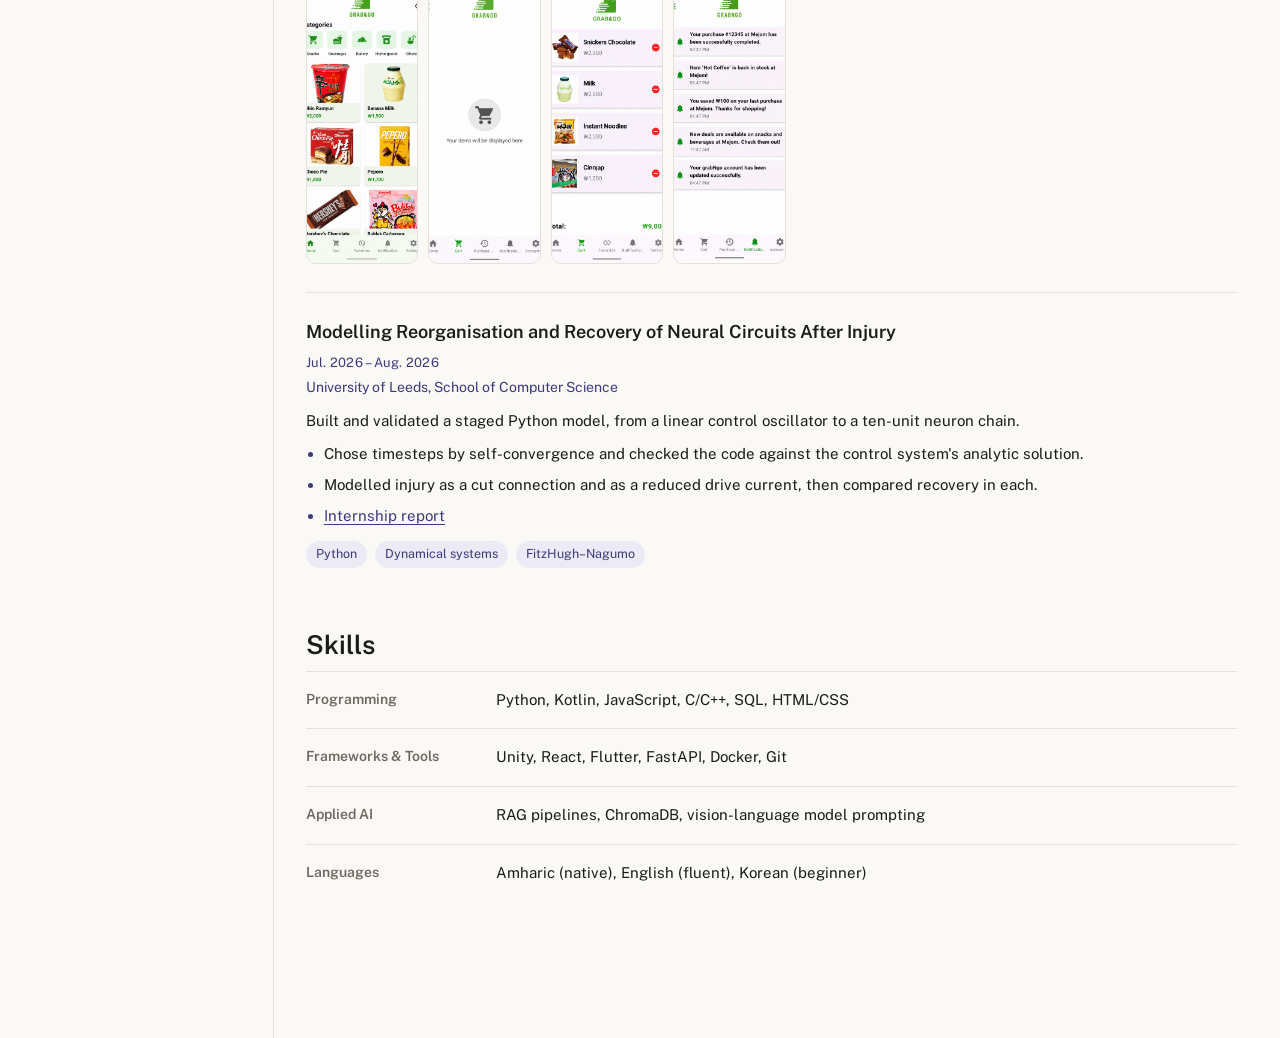
==== commit 3a57c55a: "change header font" ====
--- a/index.html
+++ b/index.html
@@ -6,7 +6,7 @@
 <title>Amen W. Brhanemesqel</title>
 <link rel="preconnect" href="https://fonts.googleapis.com">
 <link rel="preconnect" href="https://fonts.gstatic.com" crossorigin>
-<link href="https://fonts.googleapis.com/css2?family=Fraunces:opsz,wght@9..144,500;9..144,600&family=Public+Sans:ital,wght@0,400;0,500;0,600;1,400&display=swap" rel="stylesheet">
+<link href="https://fonts.googleapis.com/css2?family=Dancing+Script:wght@600;700&family=Fraunces:opsz,wght@9..144,500;9..144,600&family=Public+Sans:ital,wght@0,400;0,500;0,600;1,400&display=swap" rel="stylesheet">
 <link rel="stylesheet" href="style.css">
 </head>
 <body>
--- a/style.css
+++ b/style.css
@@ -122,10 +122,10 @@
 }
 
 .signature {
-  font-family: 'Southmore', 'Fraunces', serif;
-  font-size: 36px;
-  font-weight: 500;
-  letter-spacing: -0.01em;
+  font-family: 'Dancing Script', 'Fraunces', cursive;
+  font-size: 42px;
+  font-weight: 600;
+  letter-spacing: 0;
   line-height: 1.15;
   margin: 0 0 1.75rem;
 }
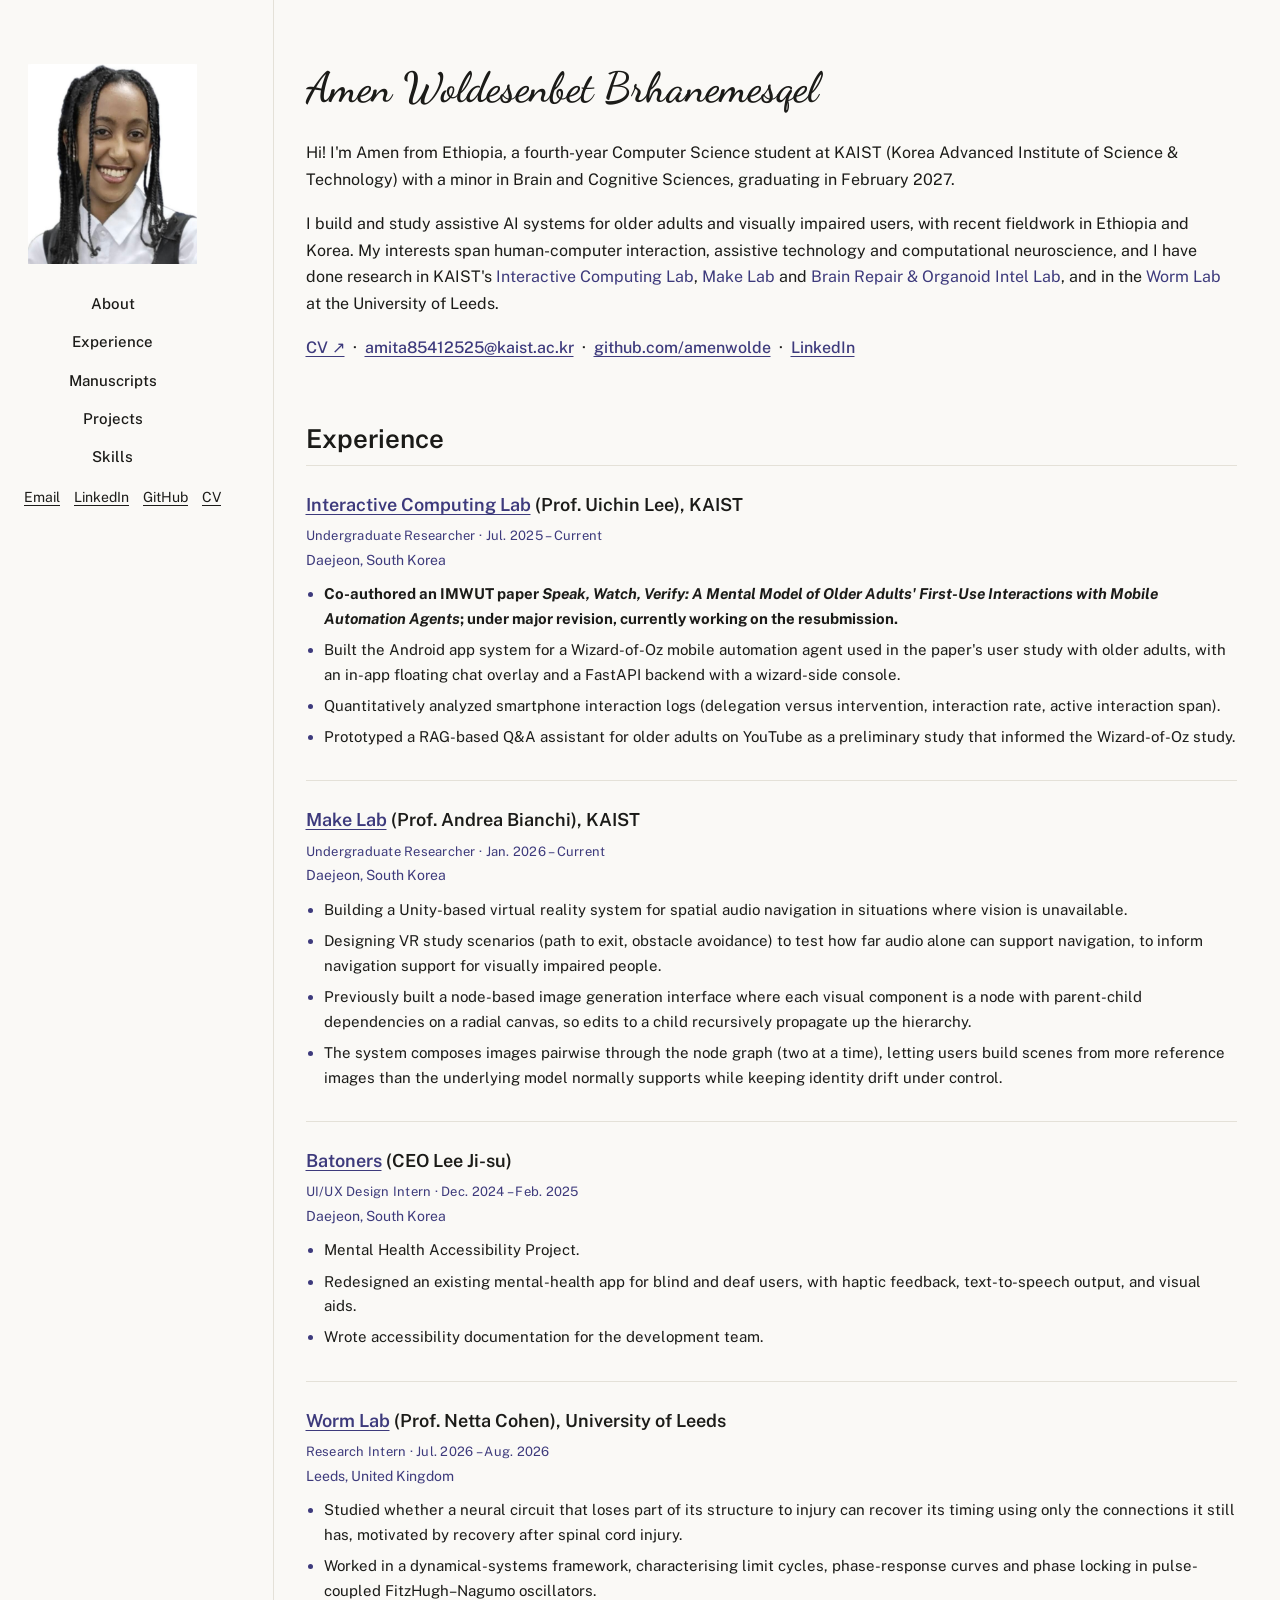
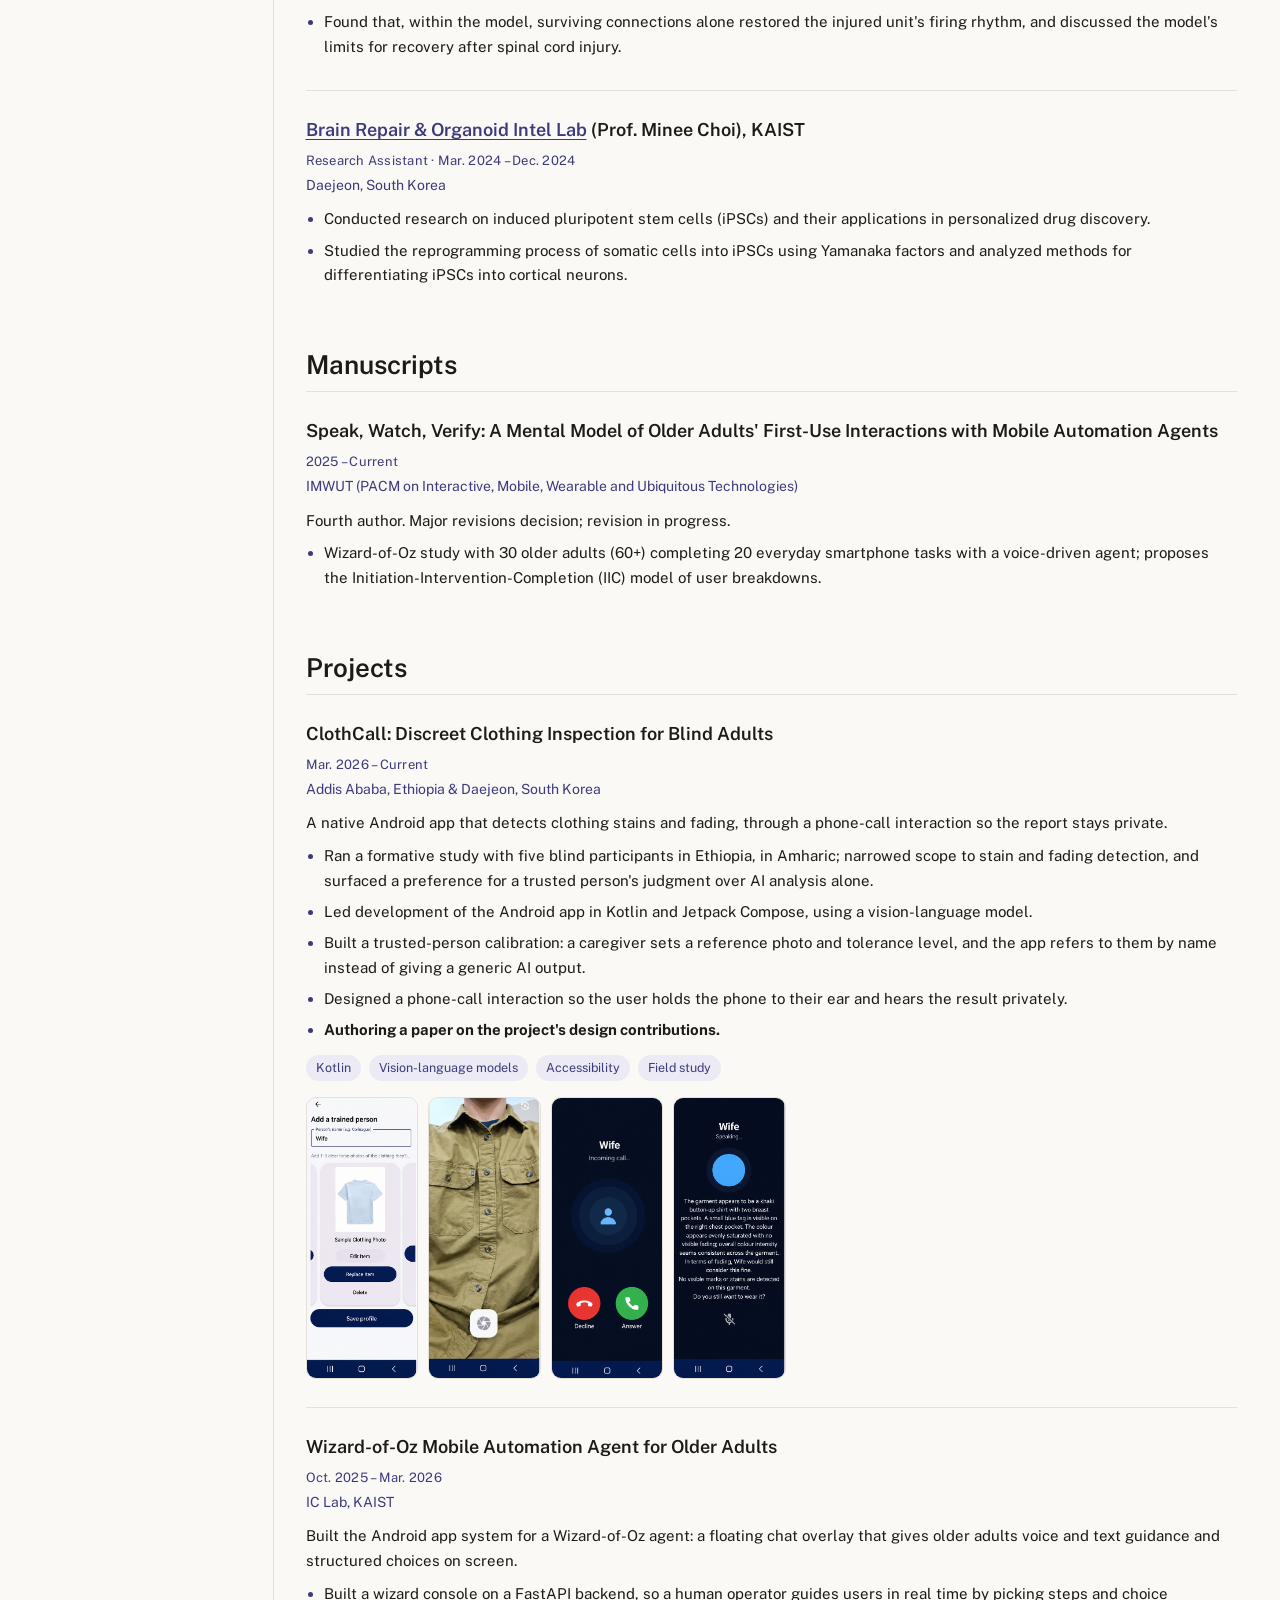
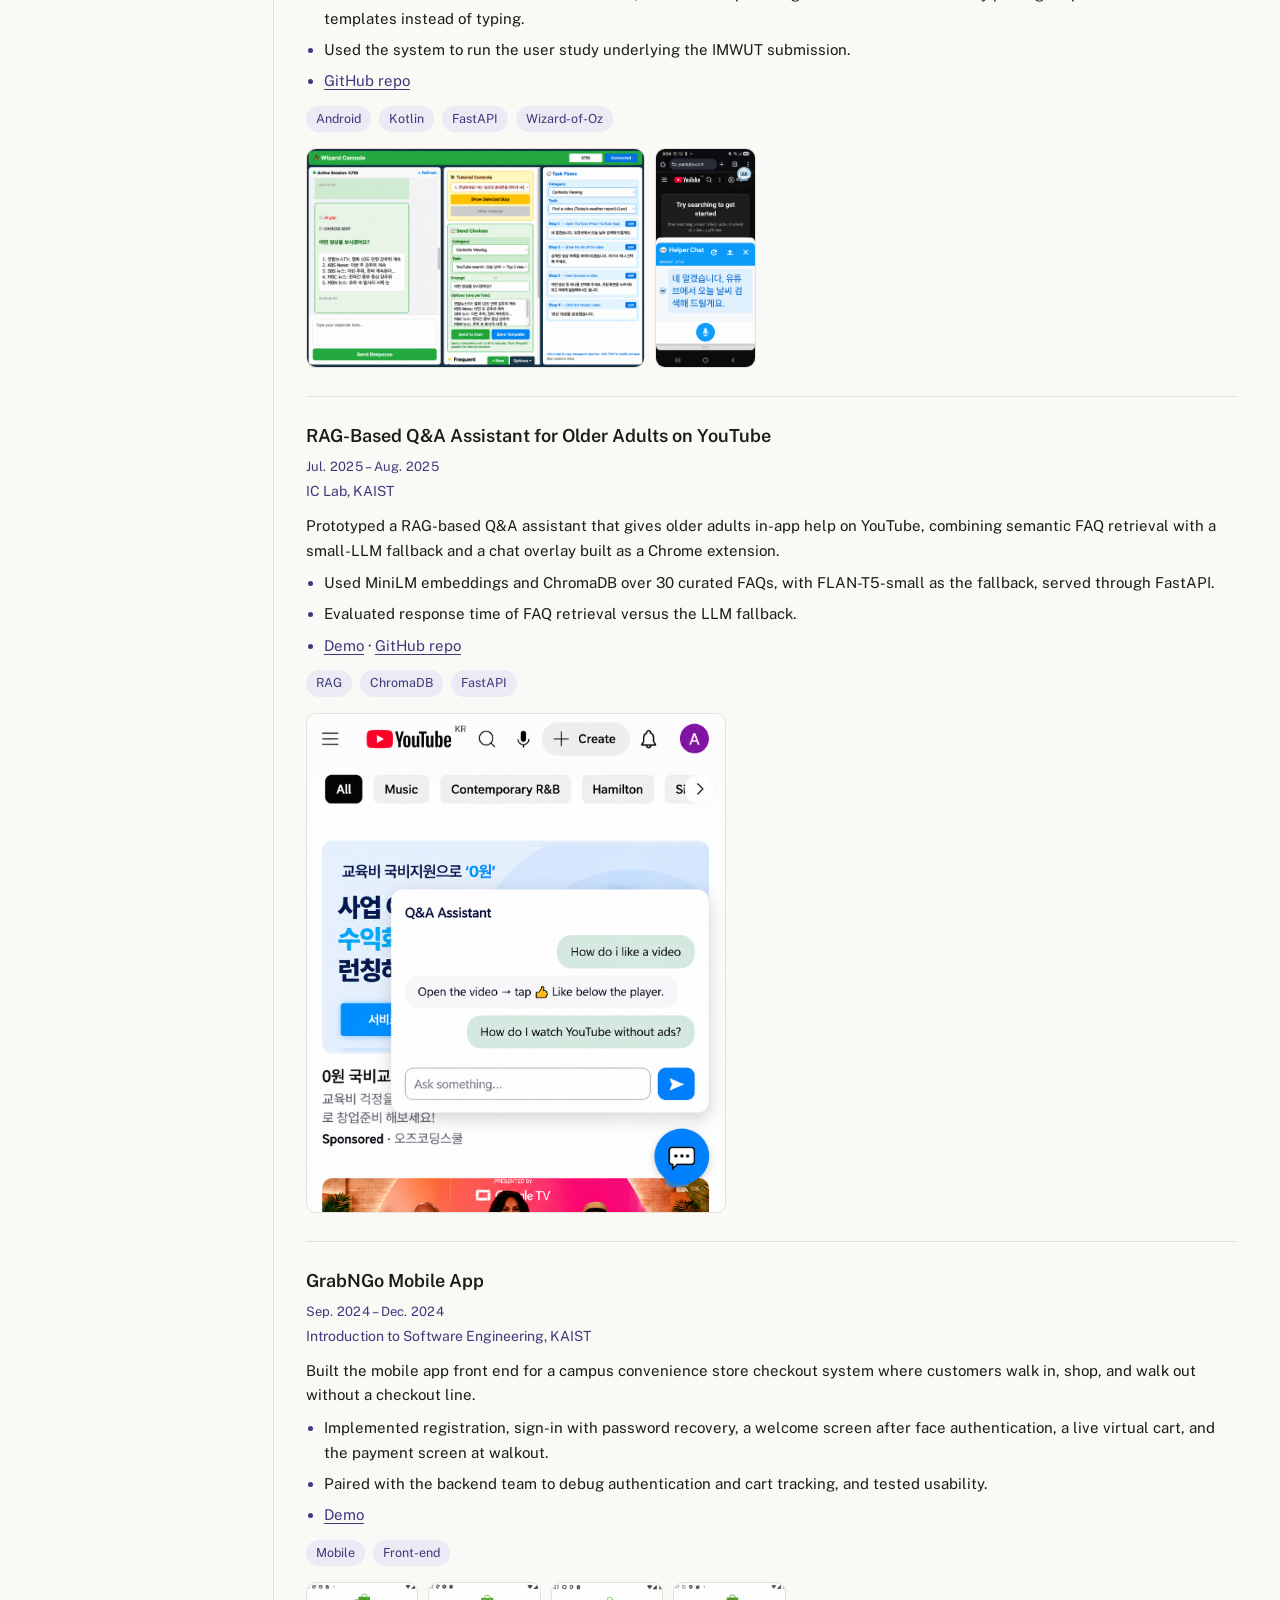
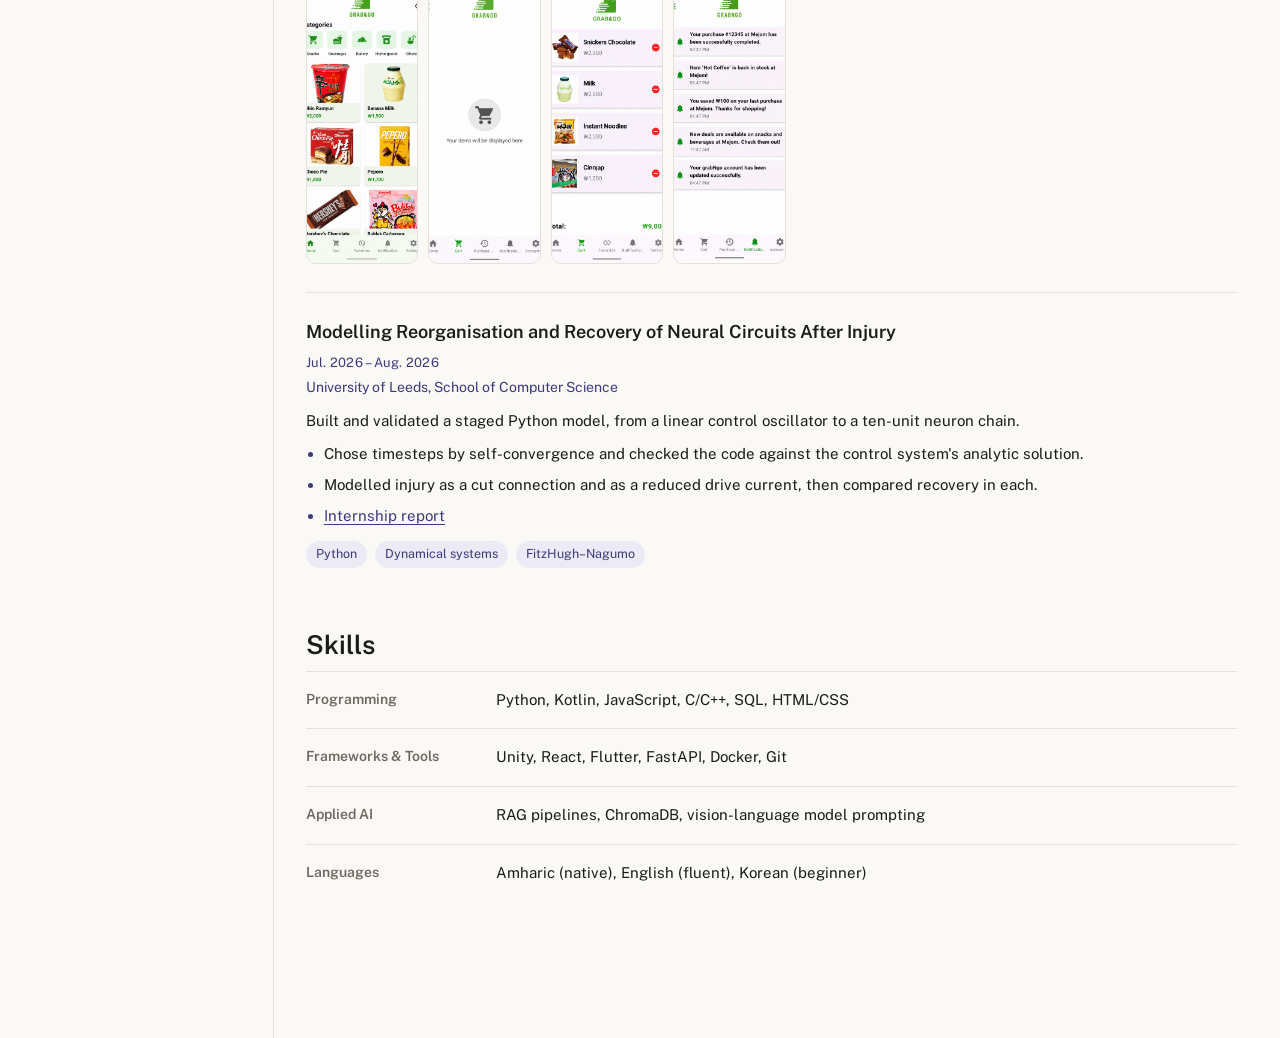
==== commit 097cefef: "Update index.html" ====
--- a/index.html
+++ b/index.html
@@ -39,7 +39,7 @@
 
       <p>Hi! I'm Amen from Ethiopia, a fourth-year Computer Science student at KAIST (Korea Advanced Institute of Science &amp; Technology) with a minor in Brain and Cognitive Sciences, graduating in February 2027.</p>
 
-      <p>I build and study assistive AI systems for older adults and visually impaired users, with recent fieldwork in Ethiopia and Korea. My interests span human-computer interaction, assistive technology and computational neuroscience, and I have done research in KAIST's Interactive Computing Lab, Make Lab and Brain Repair Laboratory, and in the Worm Lab at the University of Leeds.</p>
+      <p>I build and study assistive AI systems for older adults and visually impaired users, with recent fieldwork in Ethiopia and Korea. My interests span human-computer interaction, assistive technology and computational neuroscience, and I have done research in KAIST's <a href="https://ic.kaist.ac.kr/" target="_blank" rel="noopener">Interactive Computing Lab</a>, <a href="https://make.kaist.ac.kr/about" target="_blank" rel="noopener">Make Lab</a> and <a href="https://mineechoilab.kaist.ac.kr/members/amen-woldesenbet.html" target="_blank" rel="noopener">Brain Repair &amp; Organoid Intel Lab</a>, and in the <a href="http://wormlab.eu/" target="_blank" rel="noopener">Worm Lab</a> at the University of Leeds.</p>
 
       <p class="lead-link"><a href="Amen_Woldesenbet_Brhanemesqel.pdf" target="_blank" rel="noopener">CV ↗</a> &nbsp;·&nbsp; <a href="mailto:amita85412525@kaist.ac.kr">amita85412525@kaist.ac.kr</a> &nbsp;·&nbsp; <a href="https://github.com/amenwolde" target="_blank" rel="noopener">github.com/amenwolde</a> &nbsp;·&nbsp; <a href="https://www.linkedin.com/in/amen-woldesenbet-brhanemesqel-42a0aa442" target="_blank" rel="noopener">LinkedIn</a></p>
     </section>
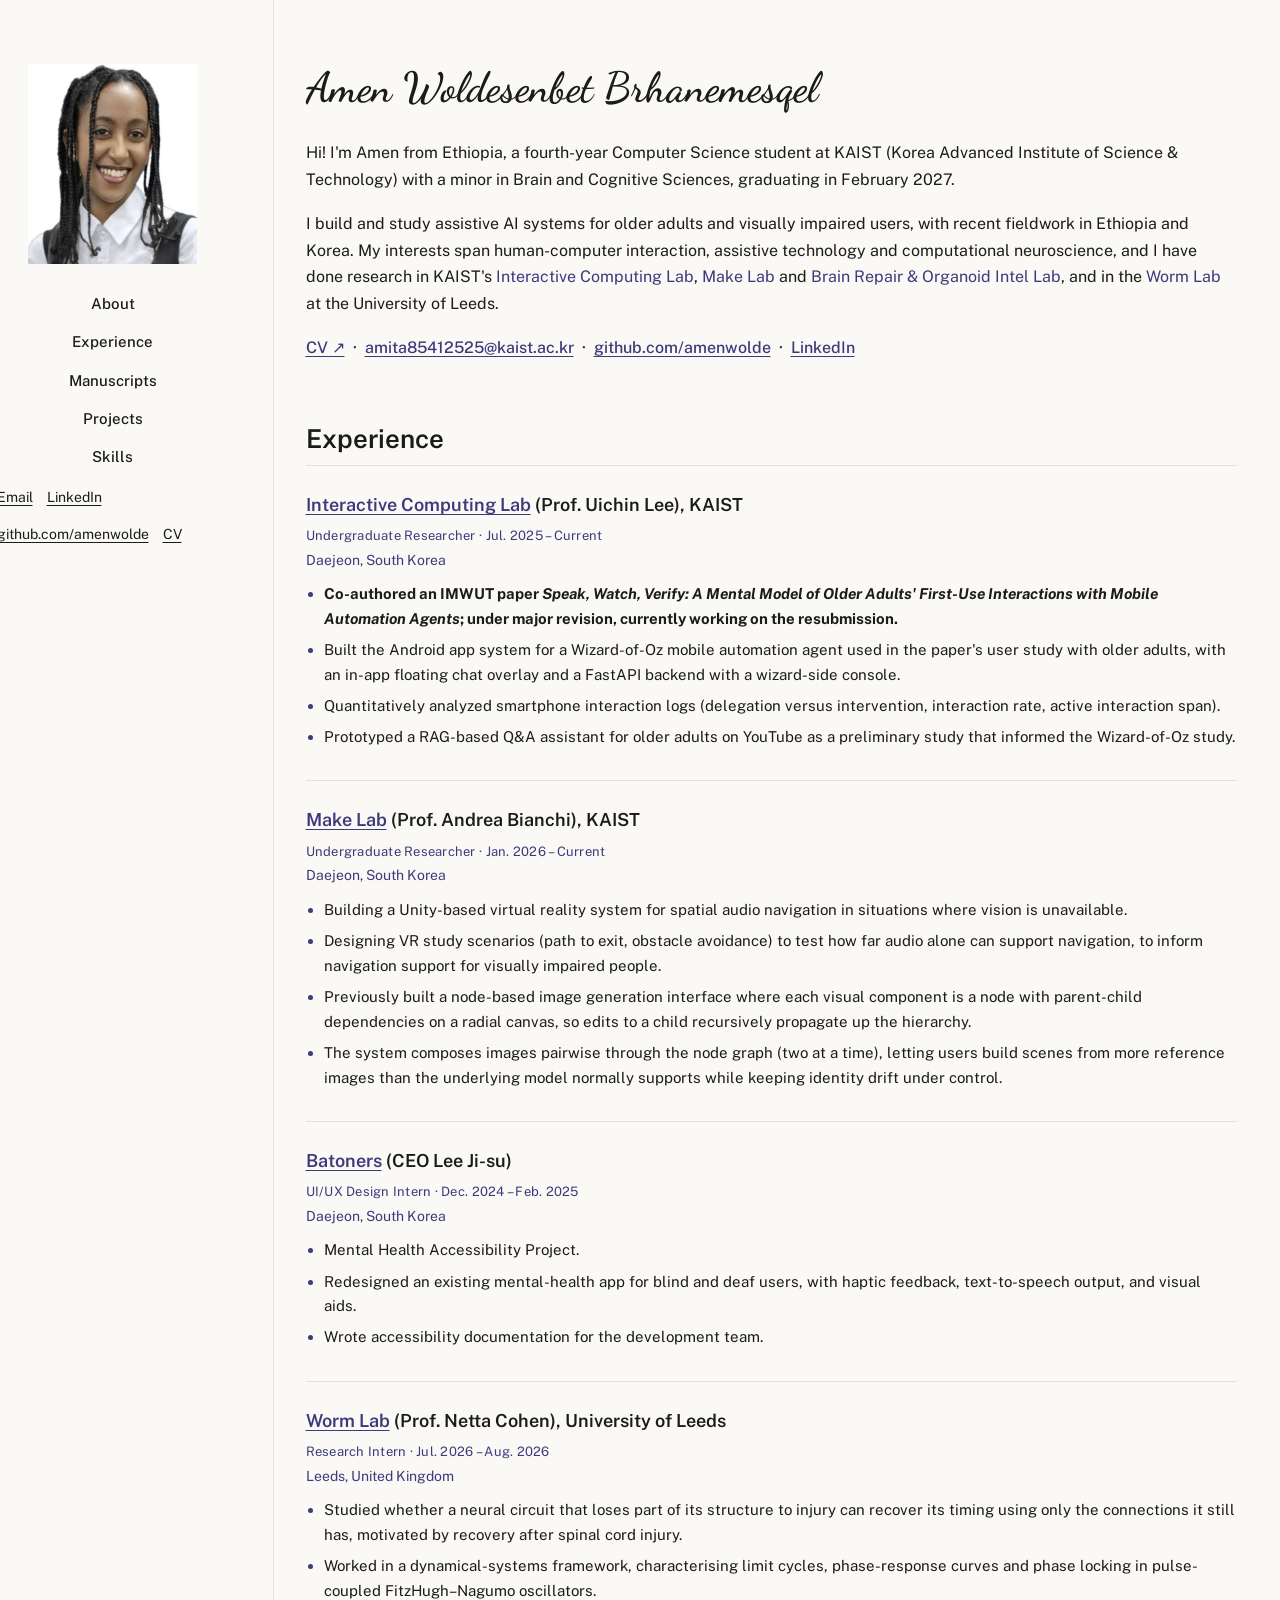
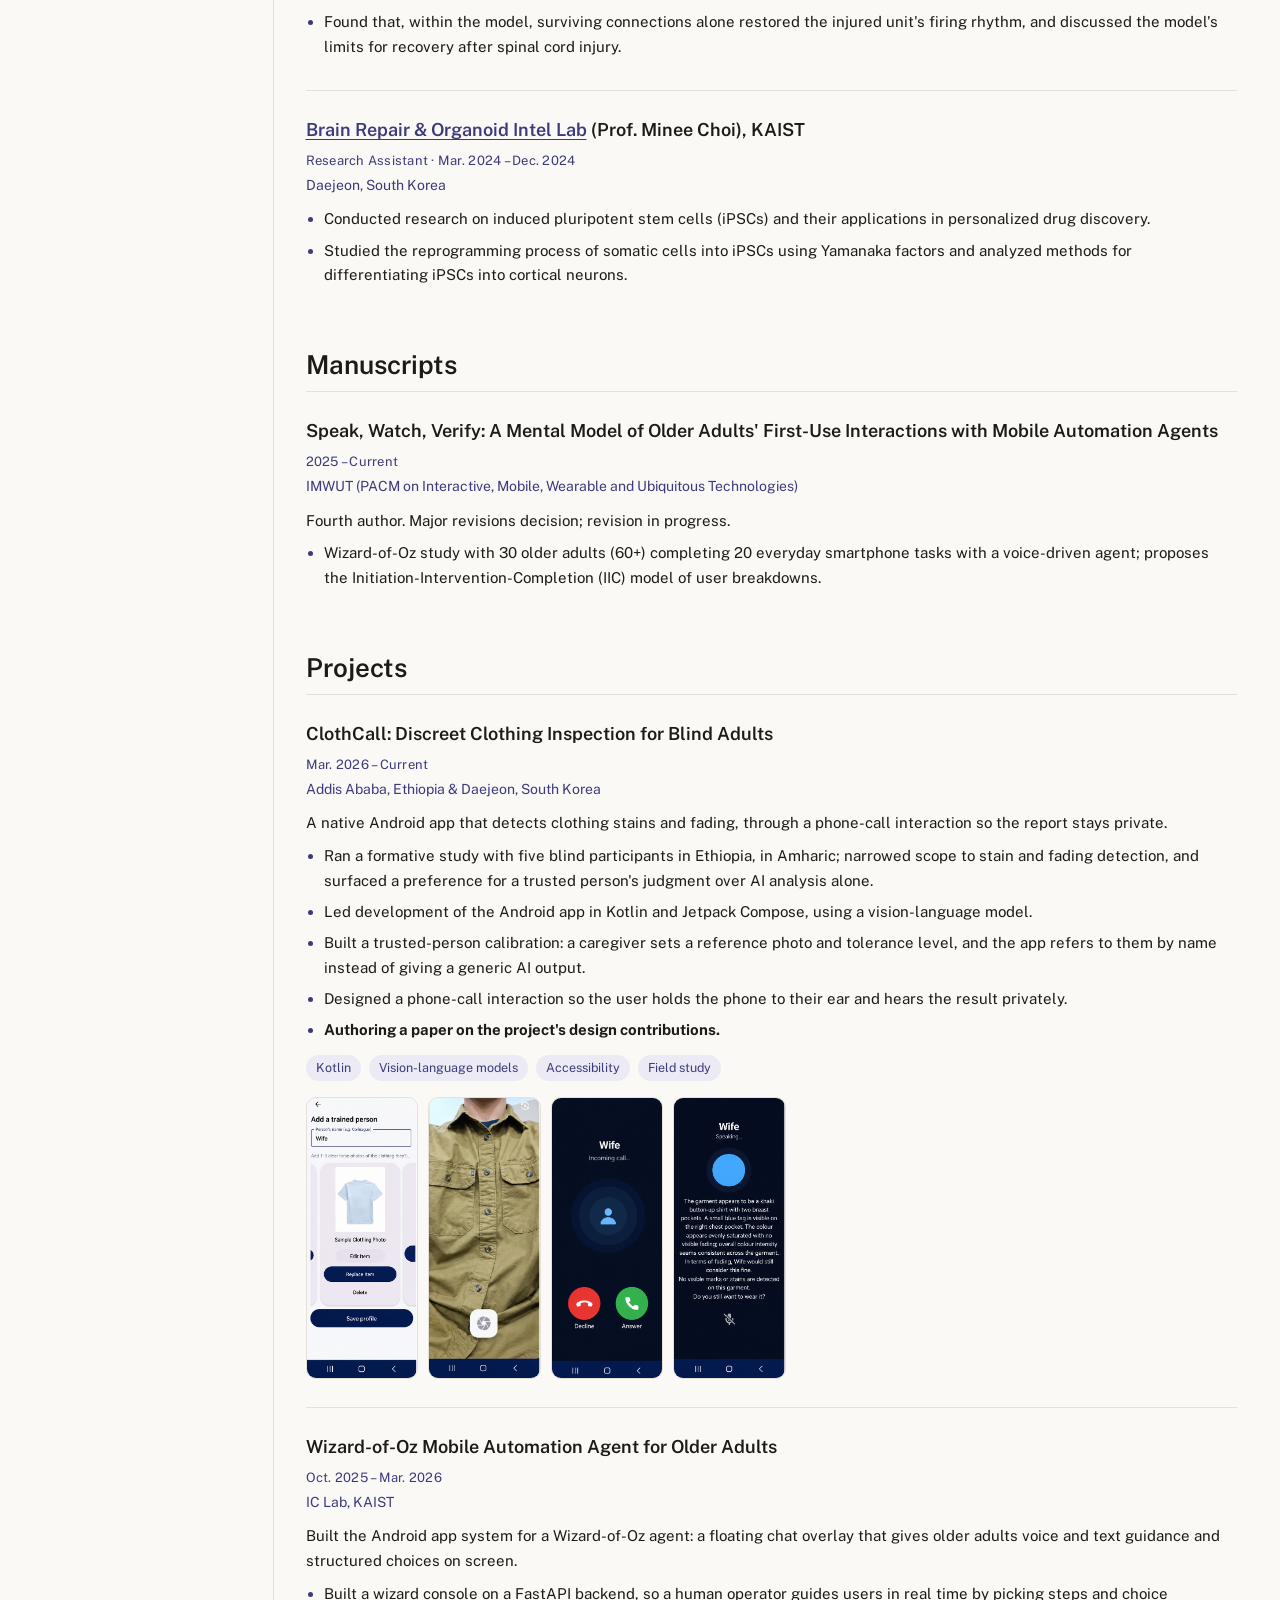
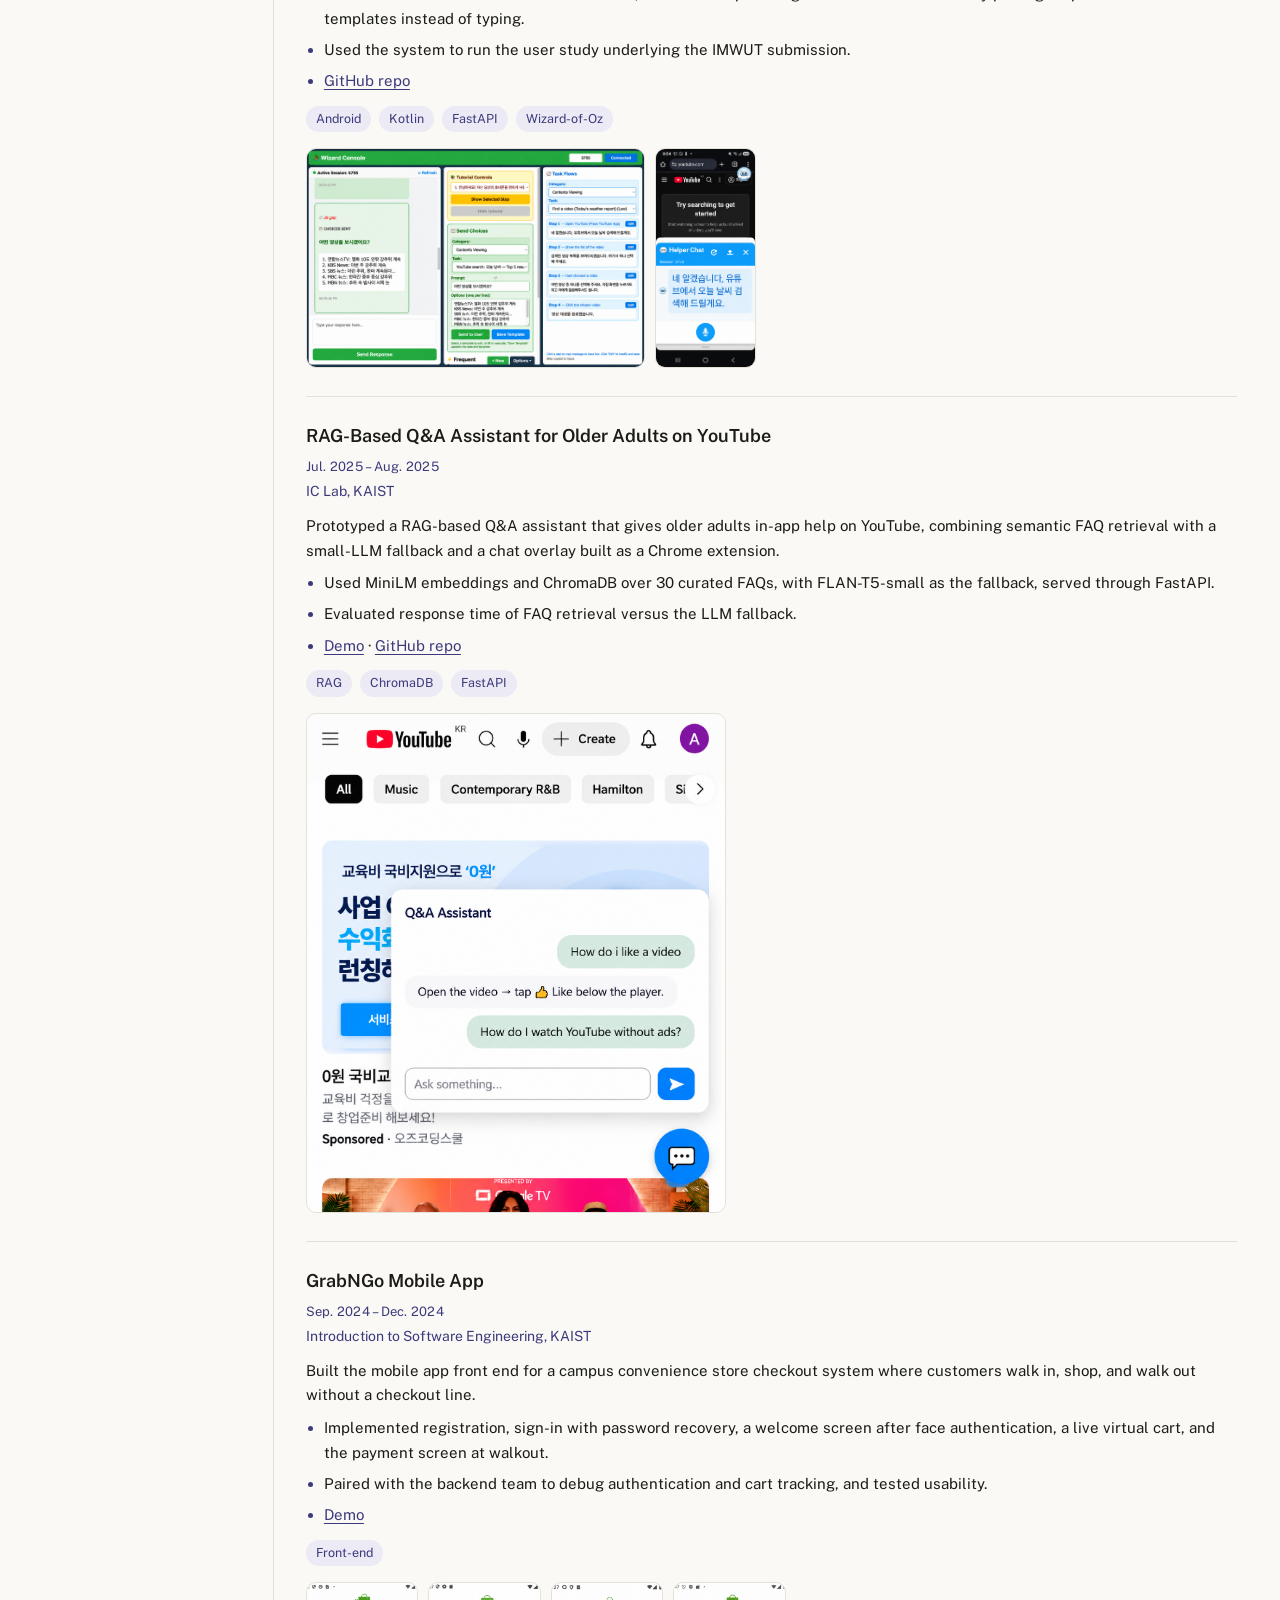
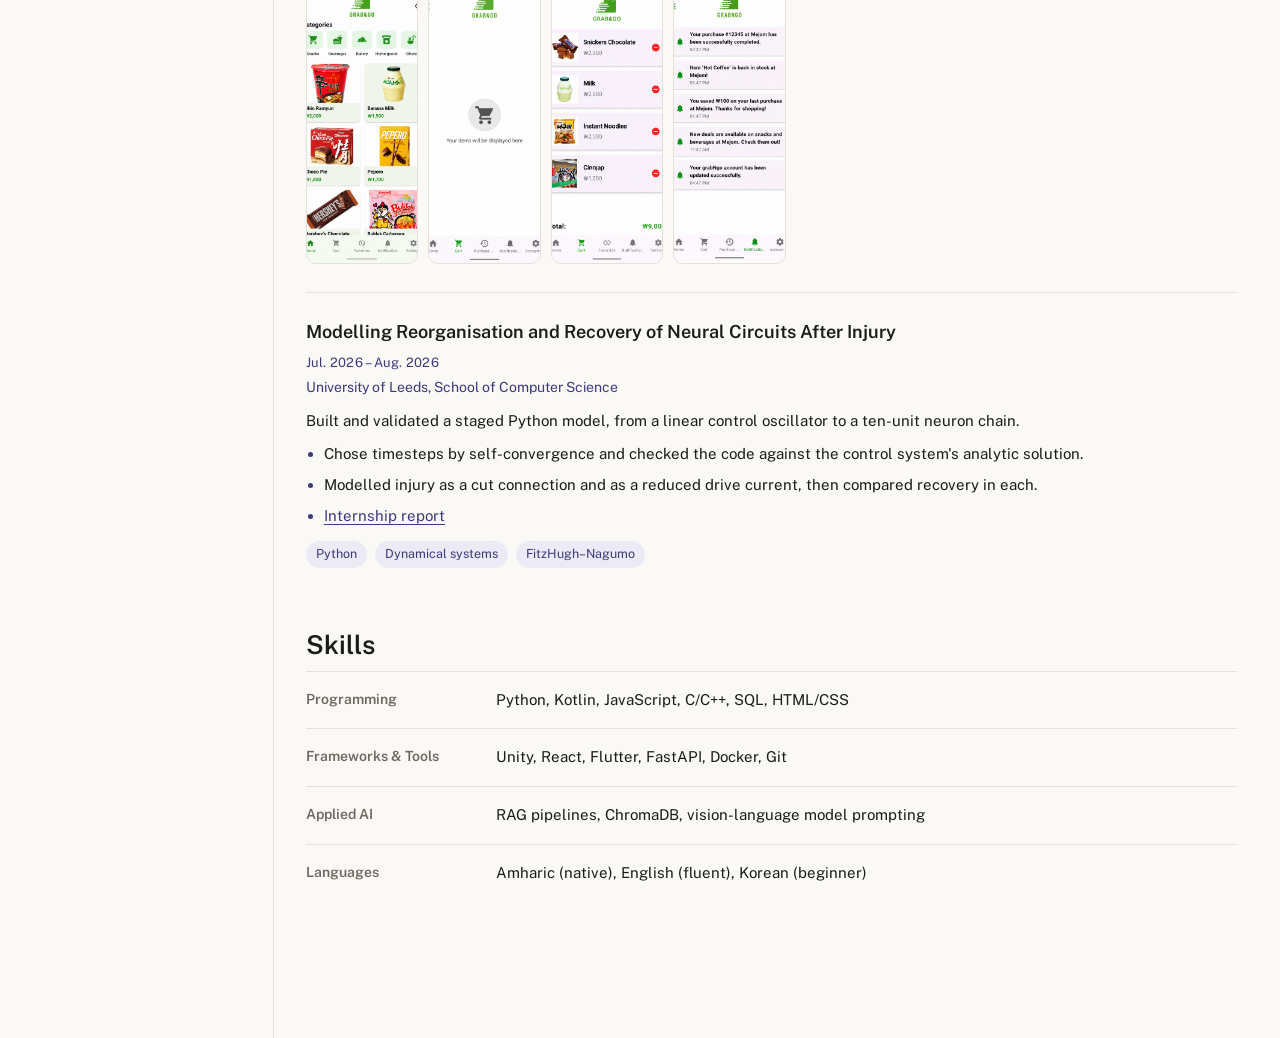
==== commit c4efd6b5: "Update index.html" ====
--- a/index.html
+++ b/index.html
@@ -26,7 +26,7 @@
       <div class="social-links">
         <a href="mailto:amita85412525@kaist.ac.kr">Email</a>
         <a href="https://www.linkedin.com/in/amen-woldesenbet-brhanemesqel-42a0aa442" target="_blank" rel="noopener">LinkedIn</a>
-        <a href="https://github.com/amenwolde" target="_blank" rel="noopener">GitHub</a>
+        <a href="https://github.com/amenwolde" target="_blank" rel="noopener">github.com/amenwolde</a>
         <a href="Amen_Woldesenbet_Brhanemesqel.pdf" target="_blank" rel="noopener">CV</a>
       </div>
     </div>
@@ -198,7 +198,6 @@
           <li><a href="https://drive.google.com/file/d/1HJCICB93lQ8GSmQ17-0LfWwXsdIGV2eK/view?usp=sharing" target="_blank" rel="noopener">Demo</a></li>
         </ul>
         <div class="tag-row">
-          <span class="tag">Mobile</span>
           <span class="tag">Front-end</span>
         </div>
         <div class="image-row quad">
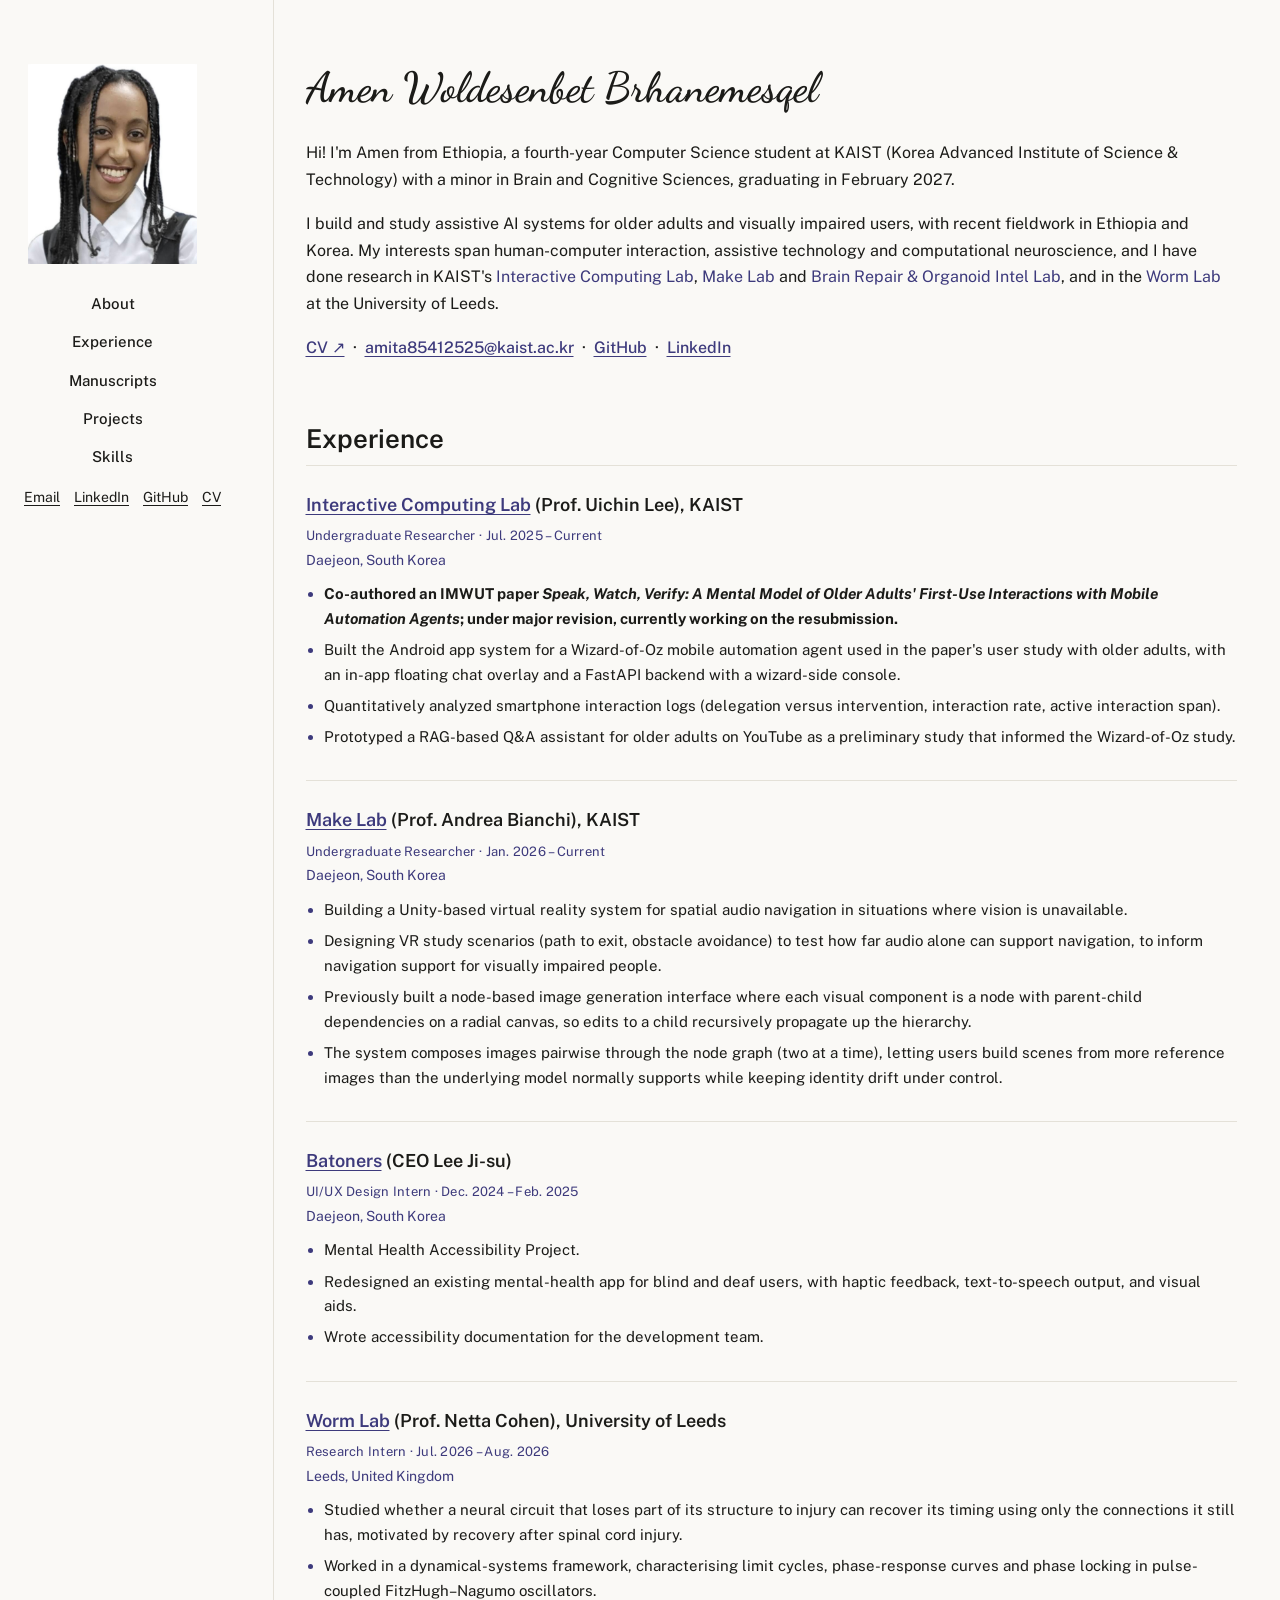
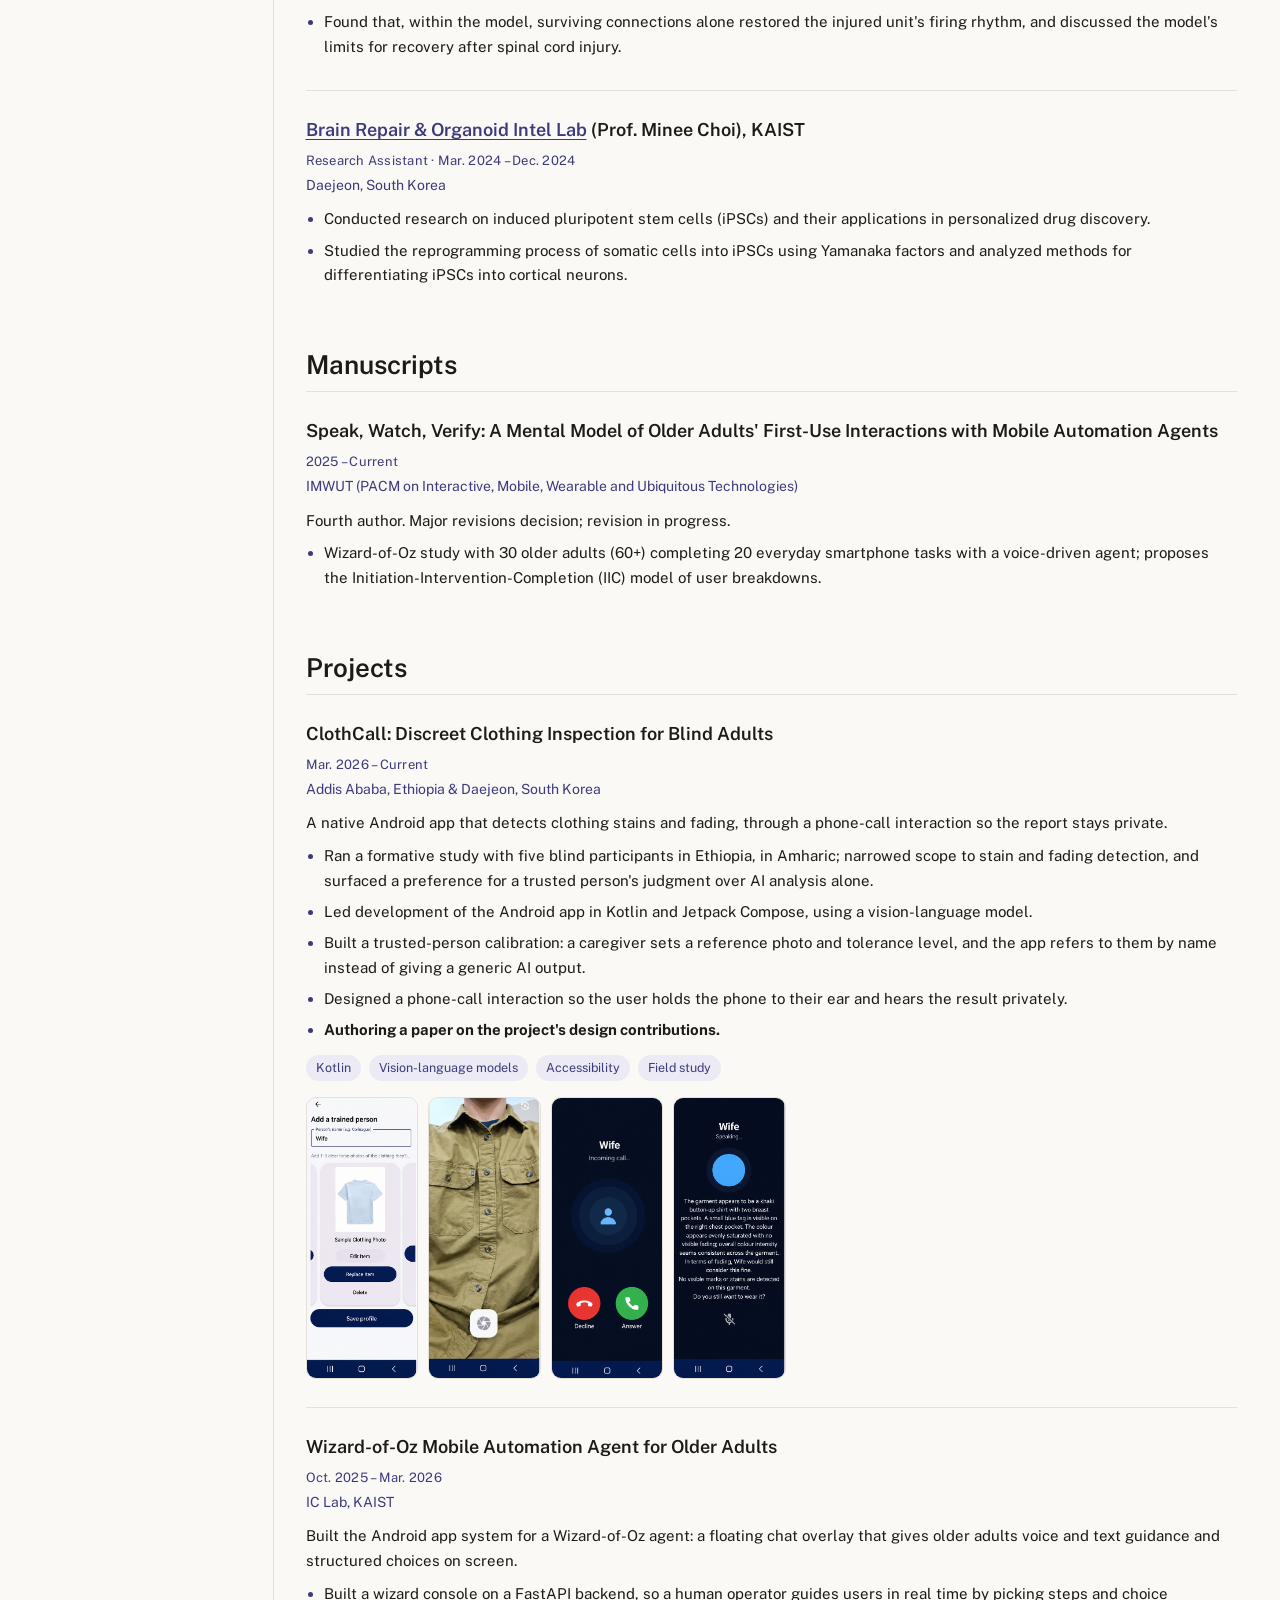
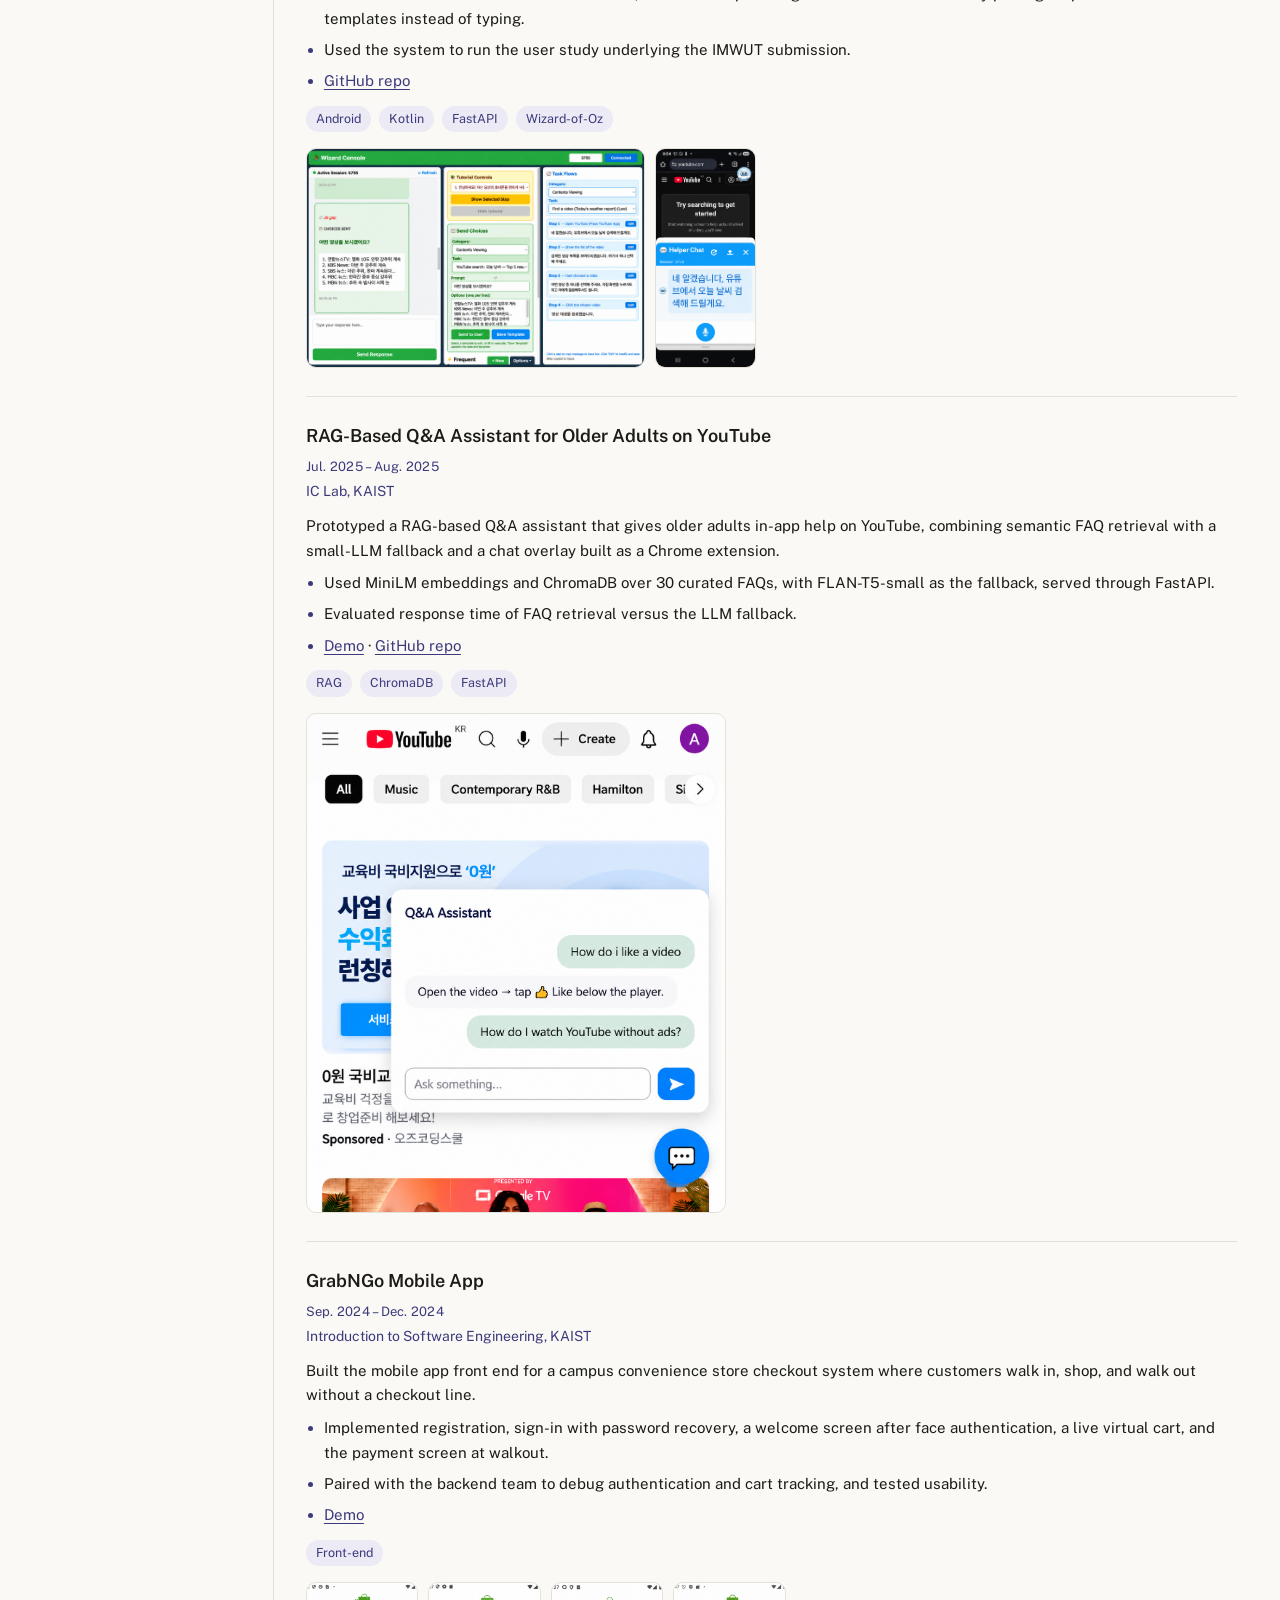
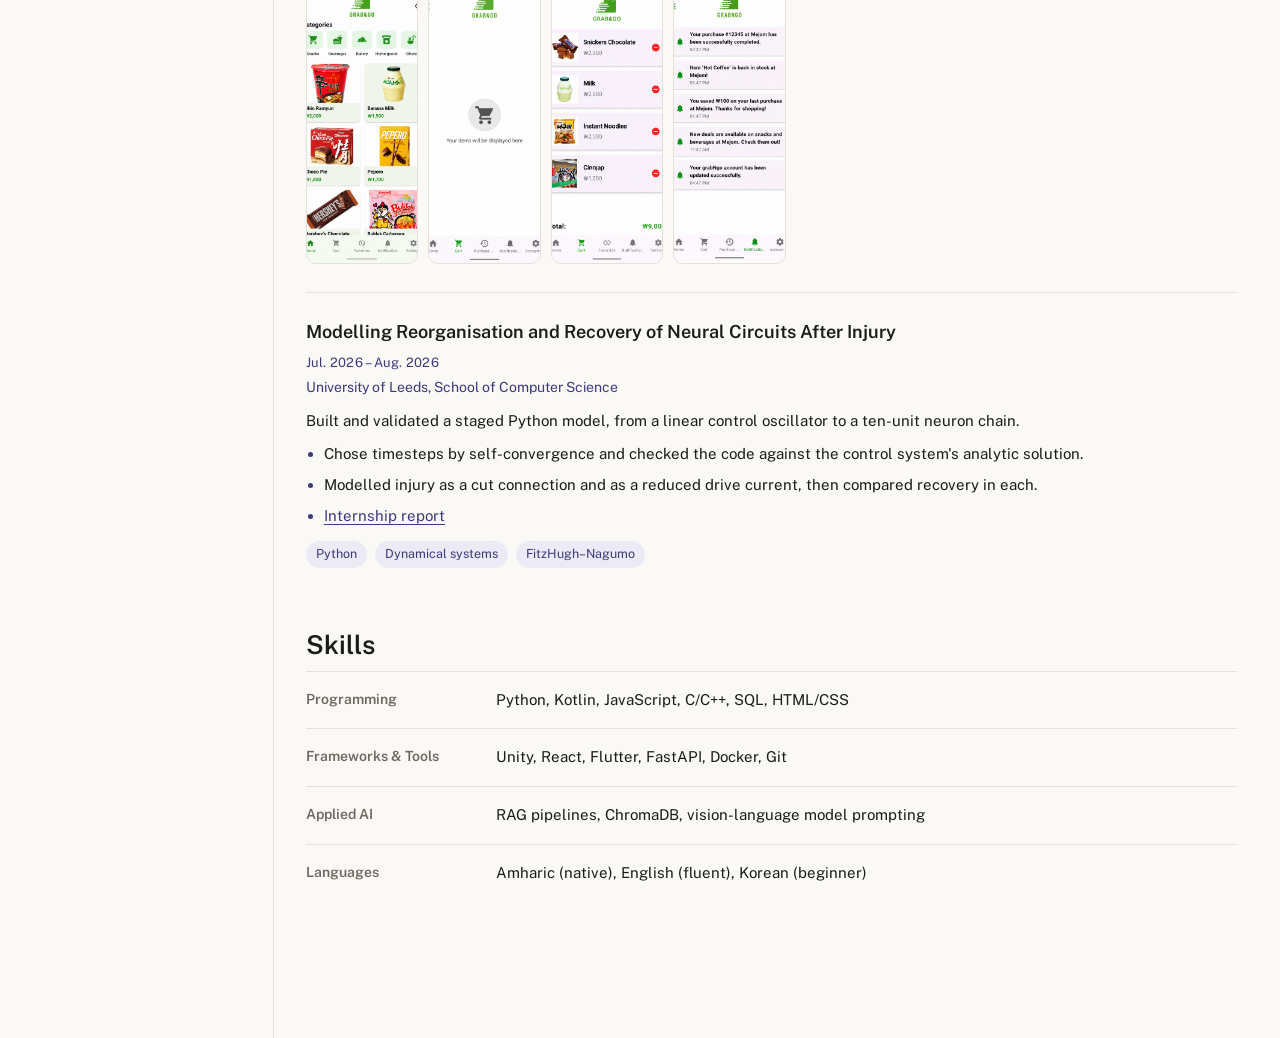
==== commit a61d5b38: "Update index.html" ====
--- a/index.html
+++ b/index.html
@@ -26,7 +26,7 @@
       <div class="social-links">
         <a href="mailto:amita85412525@kaist.ac.kr">Email</a>
         <a href="https://www.linkedin.com/in/amen-woldesenbet-brhanemesqel-42a0aa442" target="_blank" rel="noopener">LinkedIn</a>
-        <a href="https://github.com/amenwolde" target="_blank" rel="noopener">github.com/amenwolde</a>
+        <a href="https://github.com/amenwolde" target="_blank" rel="noopener">GitHub</a>
         <a href="Amen_Woldesenbet_Brhanemesqel.pdf" target="_blank" rel="noopener">CV</a>
       </div>
     </div>
@@ -41,7 +41,7 @@
 
       <p>I build and study assistive AI systems for older adults and visually impaired users, with recent fieldwork in Ethiopia and Korea. My interests span human-computer interaction, assistive technology and computational neuroscience, and I have done research in KAIST's <a href="https://ic.kaist.ac.kr/" target="_blank" rel="noopener">Interactive Computing Lab</a>, <a href="https://make.kaist.ac.kr/about" target="_blank" rel="noopener">Make Lab</a> and <a href="https://mineechoilab.kaist.ac.kr/members/amen-woldesenbet.html" target="_blank" rel="noopener">Brain Repair &amp; Organoid Intel Lab</a>, and in the <a href="http://wormlab.eu/" target="_blank" rel="noopener">Worm Lab</a> at the University of Leeds.</p>
 
-      <p class="lead-link"><a href="Amen_Woldesenbet_Brhanemesqel.pdf" target="_blank" rel="noopener">CV ↗</a> &nbsp;·&nbsp; <a href="mailto:amita85412525@kaist.ac.kr">amita85412525@kaist.ac.kr</a> &nbsp;·&nbsp; <a href="https://github.com/amenwolde" target="_blank" rel="noopener">github.com/amenwolde</a> &nbsp;·&nbsp; <a href="https://www.linkedin.com/in/amen-woldesenbet-brhanemesqel-42a0aa442" target="_blank" rel="noopener">LinkedIn</a></p>
+      <p class="lead-link"><a href="Amen_Woldesenbet_Brhanemesqel.pdf" target="_blank" rel="noopener">CV ↗</a> &nbsp;·&nbsp; <a href="mailto:amita85412525@kaist.ac.kr">amita85412525@kaist.ac.kr</a> &nbsp;·&nbsp; <a href="https://github.com/amenwolde" target="_blank" rel="noopener">GitHub</a> &nbsp;·&nbsp; <a href="https://www.linkedin.com/in/amen-woldesenbet-brhanemesqel-42a0aa442" target="_blank" rel="noopener">LinkedIn</a></p>
     </section>
 
     <section id="experience">
--- a/style.css
+++ b/style.css
@@ -245,9 +245,28 @@
 }
 
 @media (max-width: 540px) {
-  .image-row { flex-direction: column; }
-  .image-row .entry-img.wide,
-  .image-row .entry-img.phone { max-width: 100%; width: 100%; flex: 1 1 auto; }
+  .image-row {
+    flex-wrap: nowrap;
+    overflow-x: auto;
+    -webkit-overflow-scrolling: touch;
+    scroll-snap-type: x mandatory;
+    max-width: 100%;
+    padding-bottom: 6px;
+  }
+  .image-row .entry-img {
+    scroll-snap-align: start;
+    flex: 0 0 auto;
+  }
+  .image-row.quad .entry-img.phone {
+    width: 140px;
+    flex: 0 0 140px;
+    max-width: none;
+    aspect-ratio: 2 / 5;
+  }
+  .image-row.pair .entry-img {
+    height: 200px;
+    width: auto;
+  }
 }
 
 .tag-row {
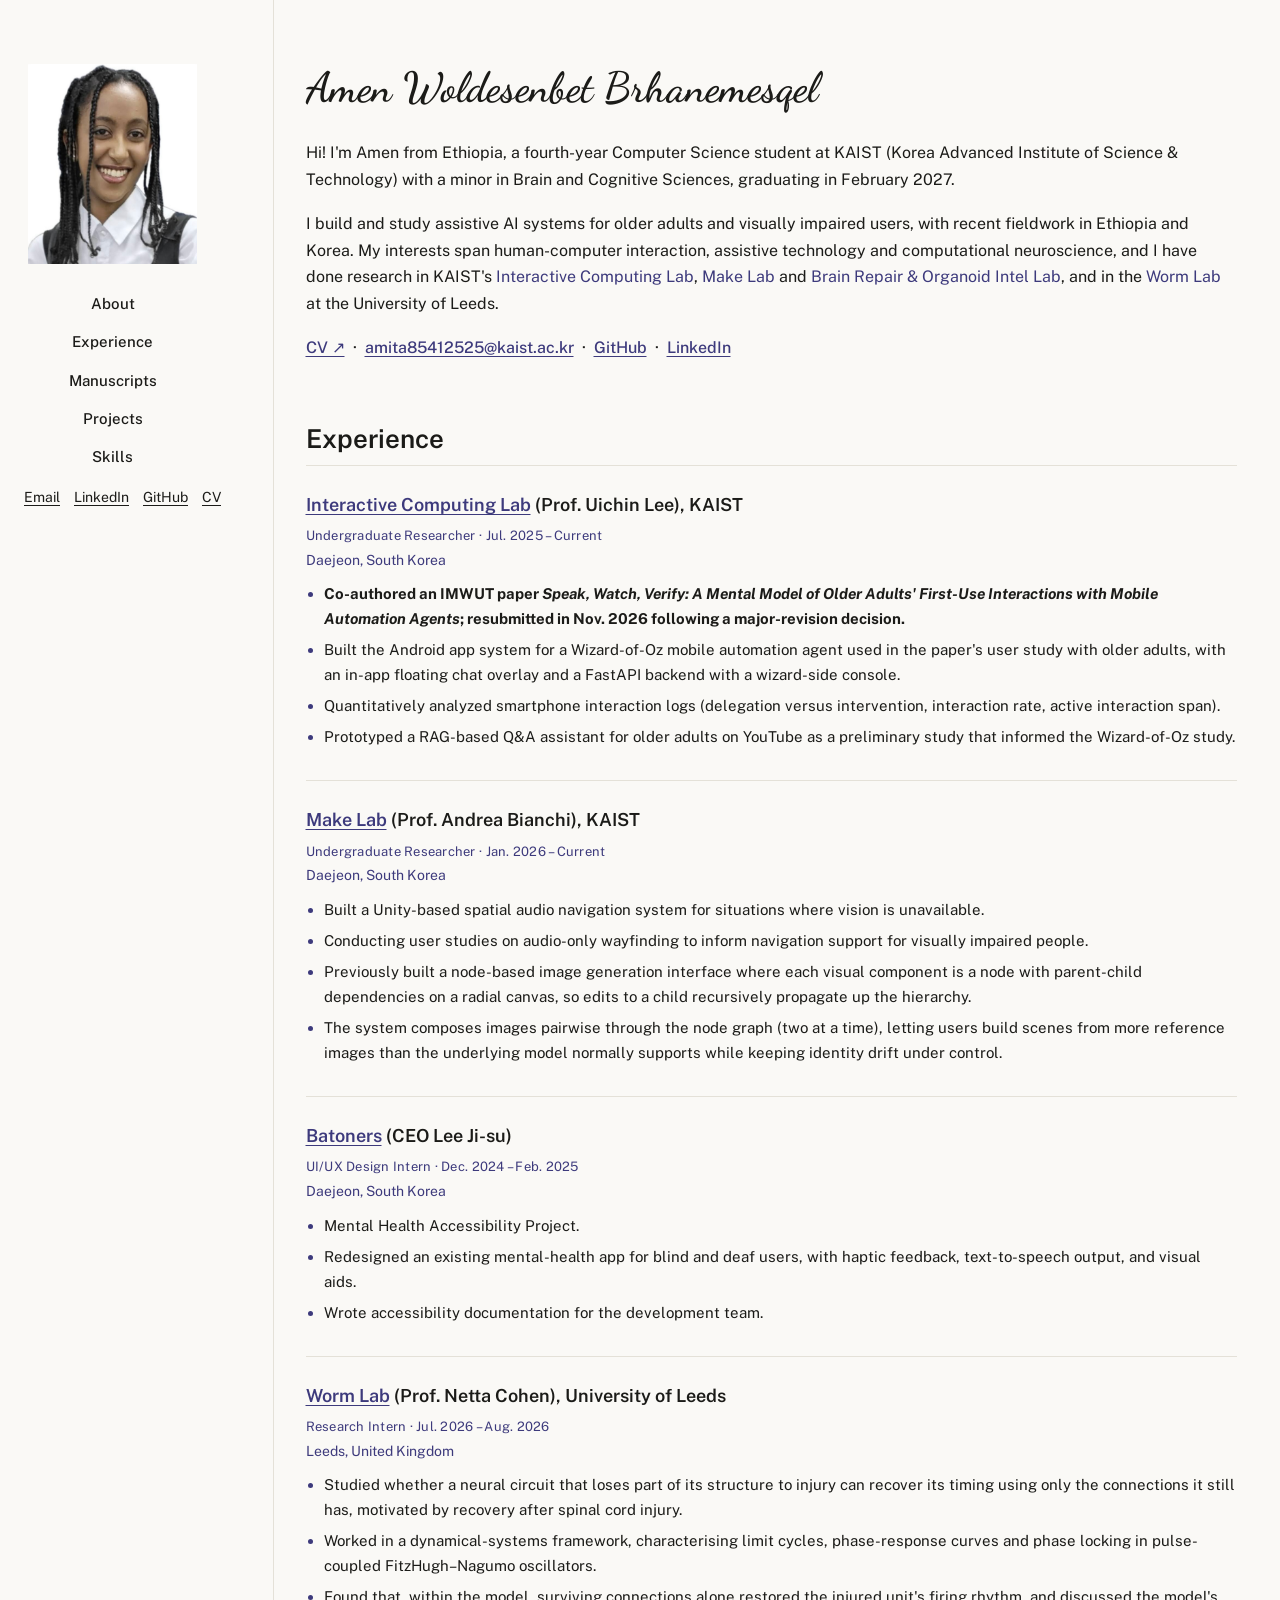
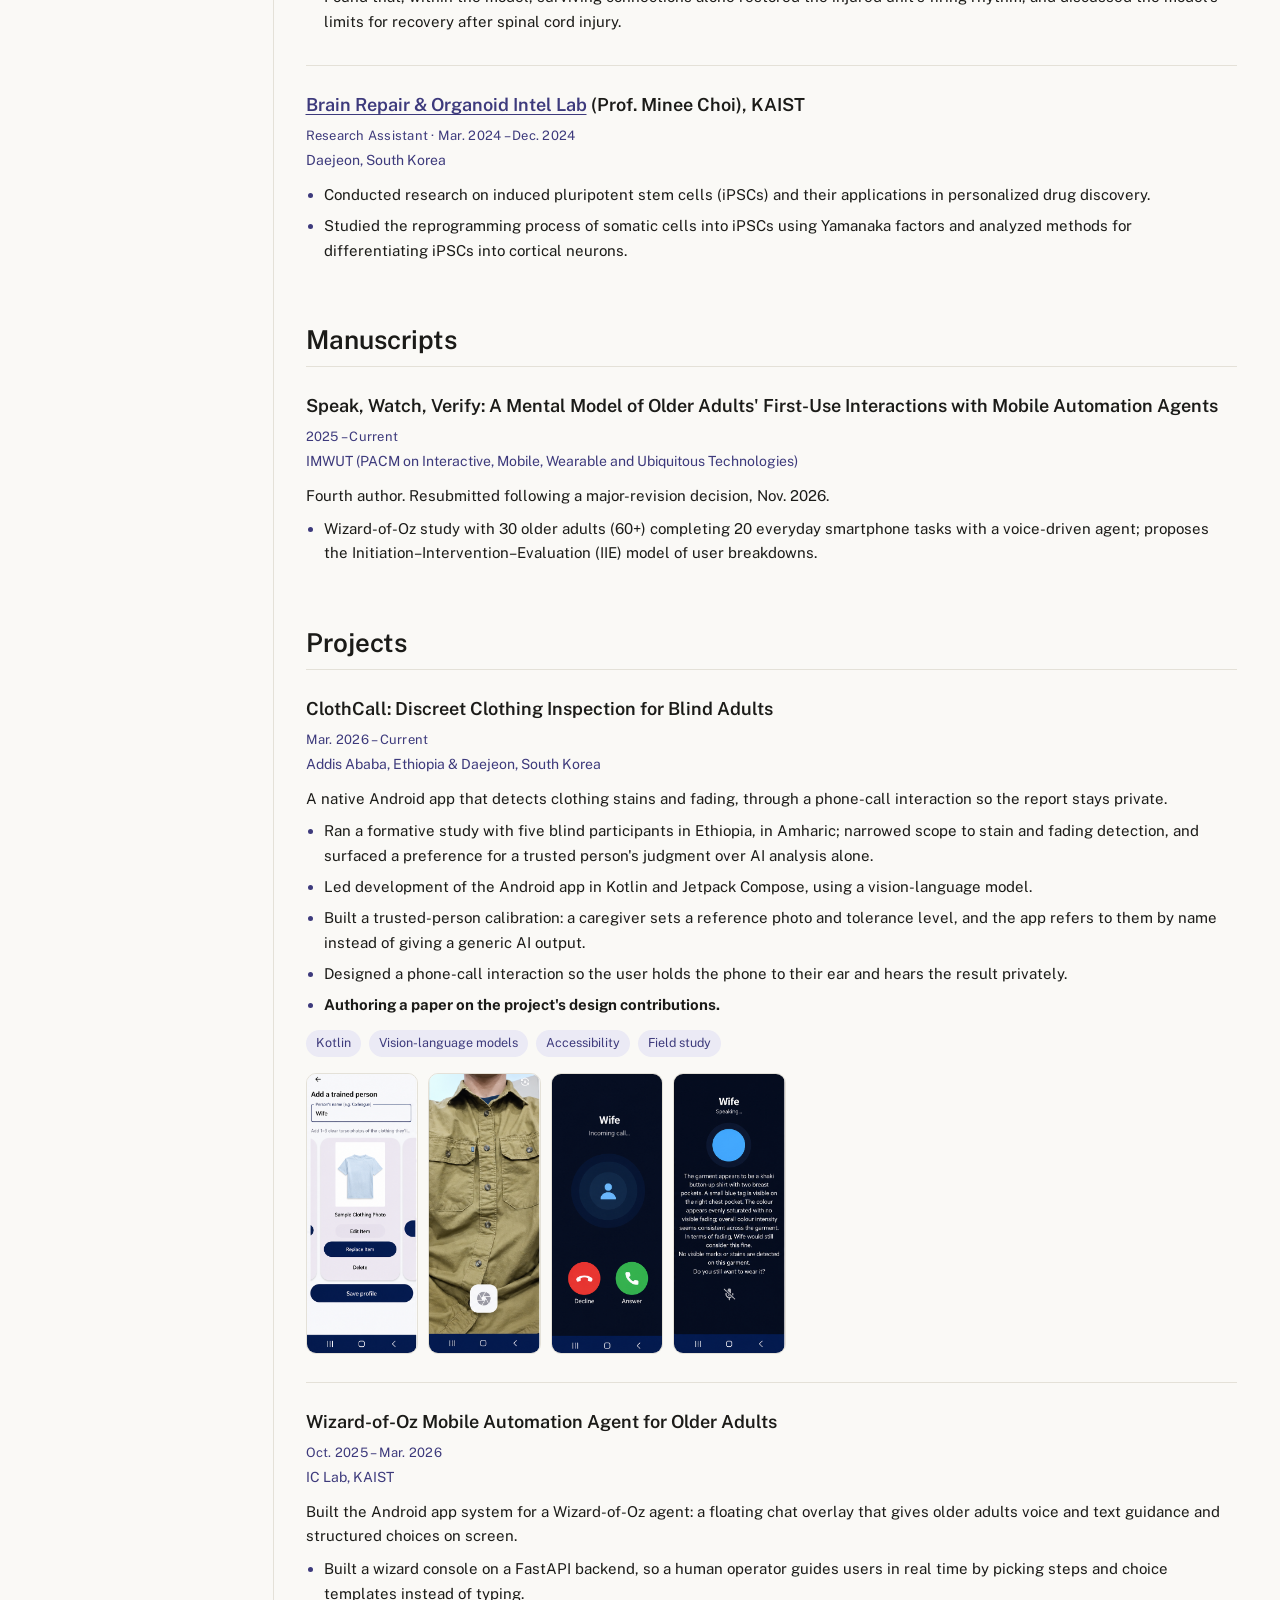
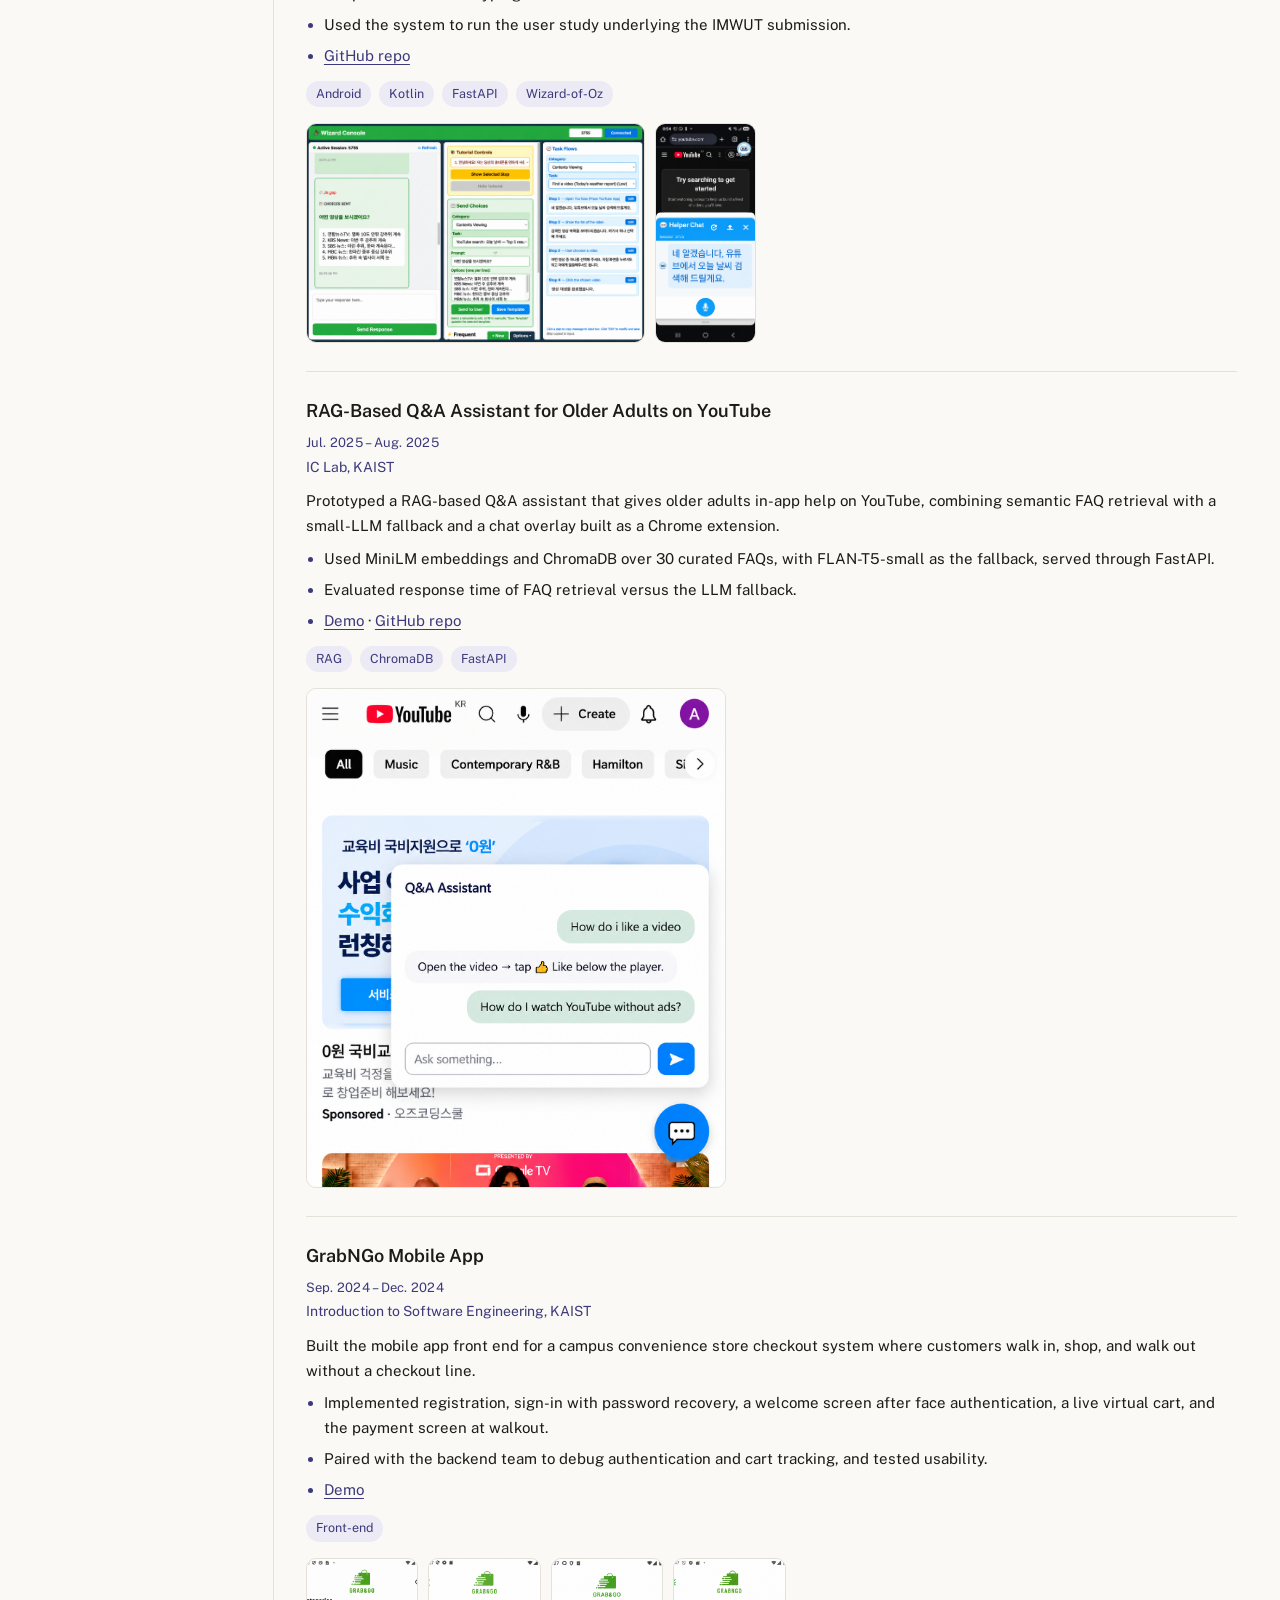
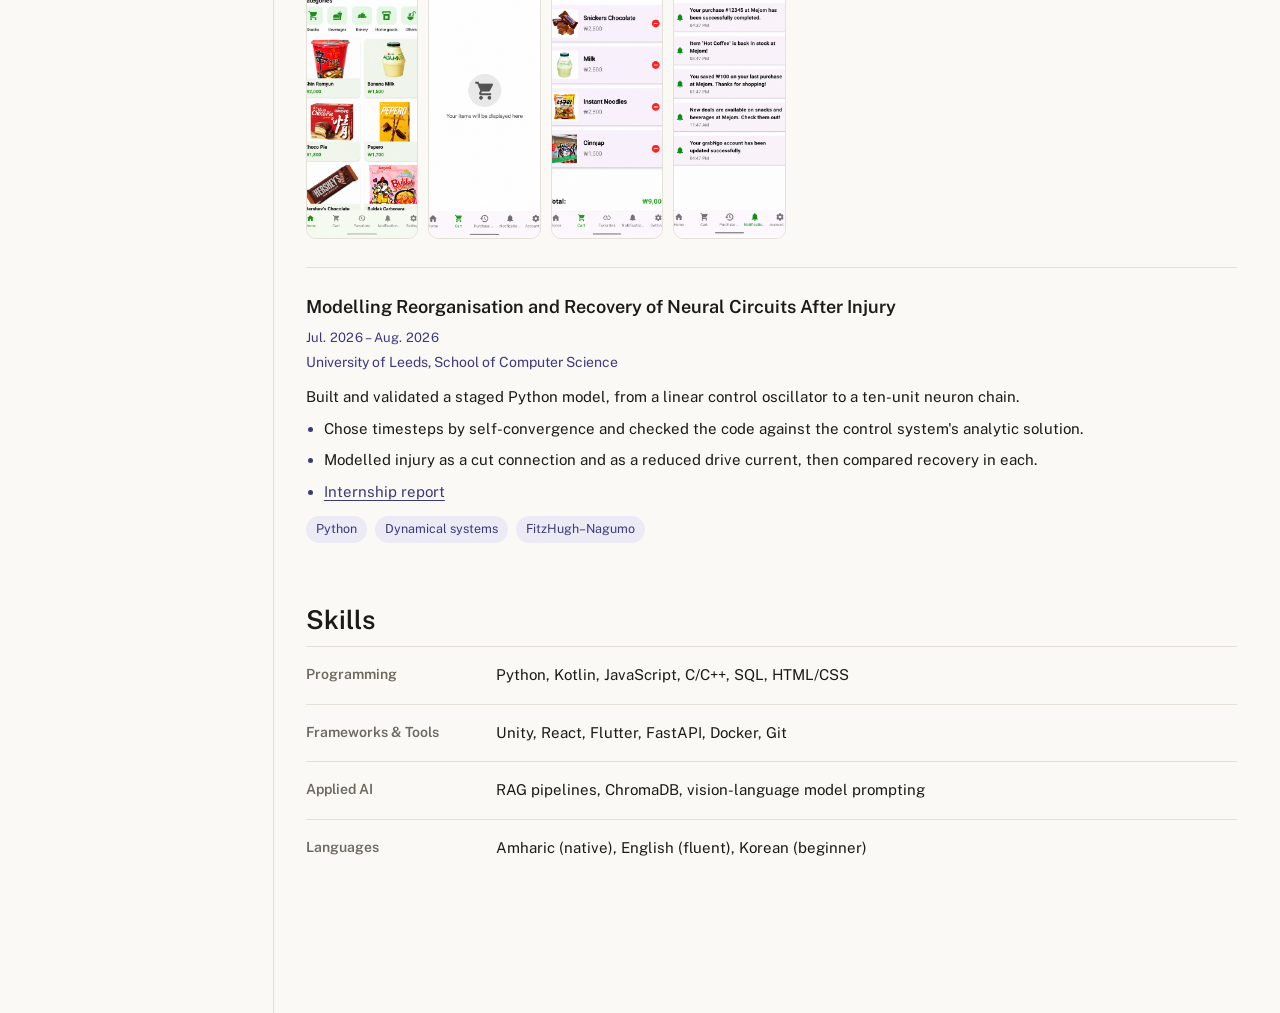
==== commit 6cd5b38b: "edit" ====
--- a/index.html
+++ b/index.html
@@ -52,7 +52,7 @@
         <div class="meta">Undergraduate Researcher · Jul. 2025 – Current</div>
         <div class="place">Daejeon, South Korea</div>
         <ul>
-          <li><strong>Co-authored an IMWUT paper <em>Speak, Watch, Verify: A Mental Model of Older Adults' First-Use Interactions with Mobile Automation Agents</em>; under major revision, currently working on the resubmission.</strong></li>
+          <li><strong>Co-authored an IMWUT paper <em>Speak, Watch, Verify: A Mental Model of Older Adults' First-Use Interactions with Mobile Automation Agents</em>; resubmitted in Nov. 2026 following a major-revision decision.</strong></li>
           <li>Built the Android app system for a Wizard-of-Oz mobile automation agent used in the paper's user study with older adults, with an in-app floating chat overlay and a FastAPI backend with a wizard-side console.</li>
           <li>Quantitatively analyzed smartphone interaction logs (delegation versus intervention, interaction rate, active interaction span).</li>
           <li>Prototyped a RAG-based Q&amp;A assistant for older adults on YouTube as a preliminary study that informed the Wizard-of-Oz study.</li>
@@ -64,8 +64,8 @@
         <div class="meta">Undergraduate Researcher · Jan. 2026 – Current</div>
         <div class="place">Daejeon, South Korea</div>
         <ul>
-          <li>Building a Unity-based virtual reality system for spatial audio navigation in situations where vision is unavailable.</li>
-          <li>Designing VR study scenarios (path to exit, obstacle avoidance) to test how far audio alone can support navigation, to inform navigation support for visually impaired people.</li>
+          <li>Built a Unity-based spatial audio navigation system for situations where vision is unavailable.</li>
+          <li>Conducting user studies on audio-only wayfinding to inform navigation support for visually impaired people.</li>
           <li>Previously built a node-based image generation interface where each visual component is a node with parent-child dependencies on a radial canvas, so edits to a child recursively propagate up the hierarchy.</li>
           <li>The system composes images pairwise through the node graph (two at a time), letting users build scenes from more reference images than the underlying model normally supports while keeping identity drift under control.</li>
         </ul>
@@ -111,9 +111,9 @@
         <h3>Speak, Watch, Verify: A Mental Model of Older Adults' First-Use Interactions with Mobile Automation Agents</h3>
         <div class="meta">2025 – Current</div>
         <div class="place">IMWUT (PACM on Interactive, Mobile, Wearable and Ubiquitous Technologies)</div>
-        <p>Fourth author. Major revisions decision; revision in progress.</p>
-        <ul>
-          <li>Wizard-of-Oz study with 30 older adults (60+) completing 20 everyday smartphone tasks with a voice-driven agent; proposes the Initiation-Intervention-Completion (IIC) model of user breakdowns.</li>
+        <p>Fourth author. Resubmitted following a major-revision decision, Nov. 2026.</p>
+        <ul>
+          <li>Wizard-of-Oz study with 30 older adults (60+) completing 20 everyday smartphone tasks with a voice-driven agent; proposes the Initiation–Intervention–Evaluation (IIE) model of user breakdowns.</li>
         </ul>
       </div>
     </section>
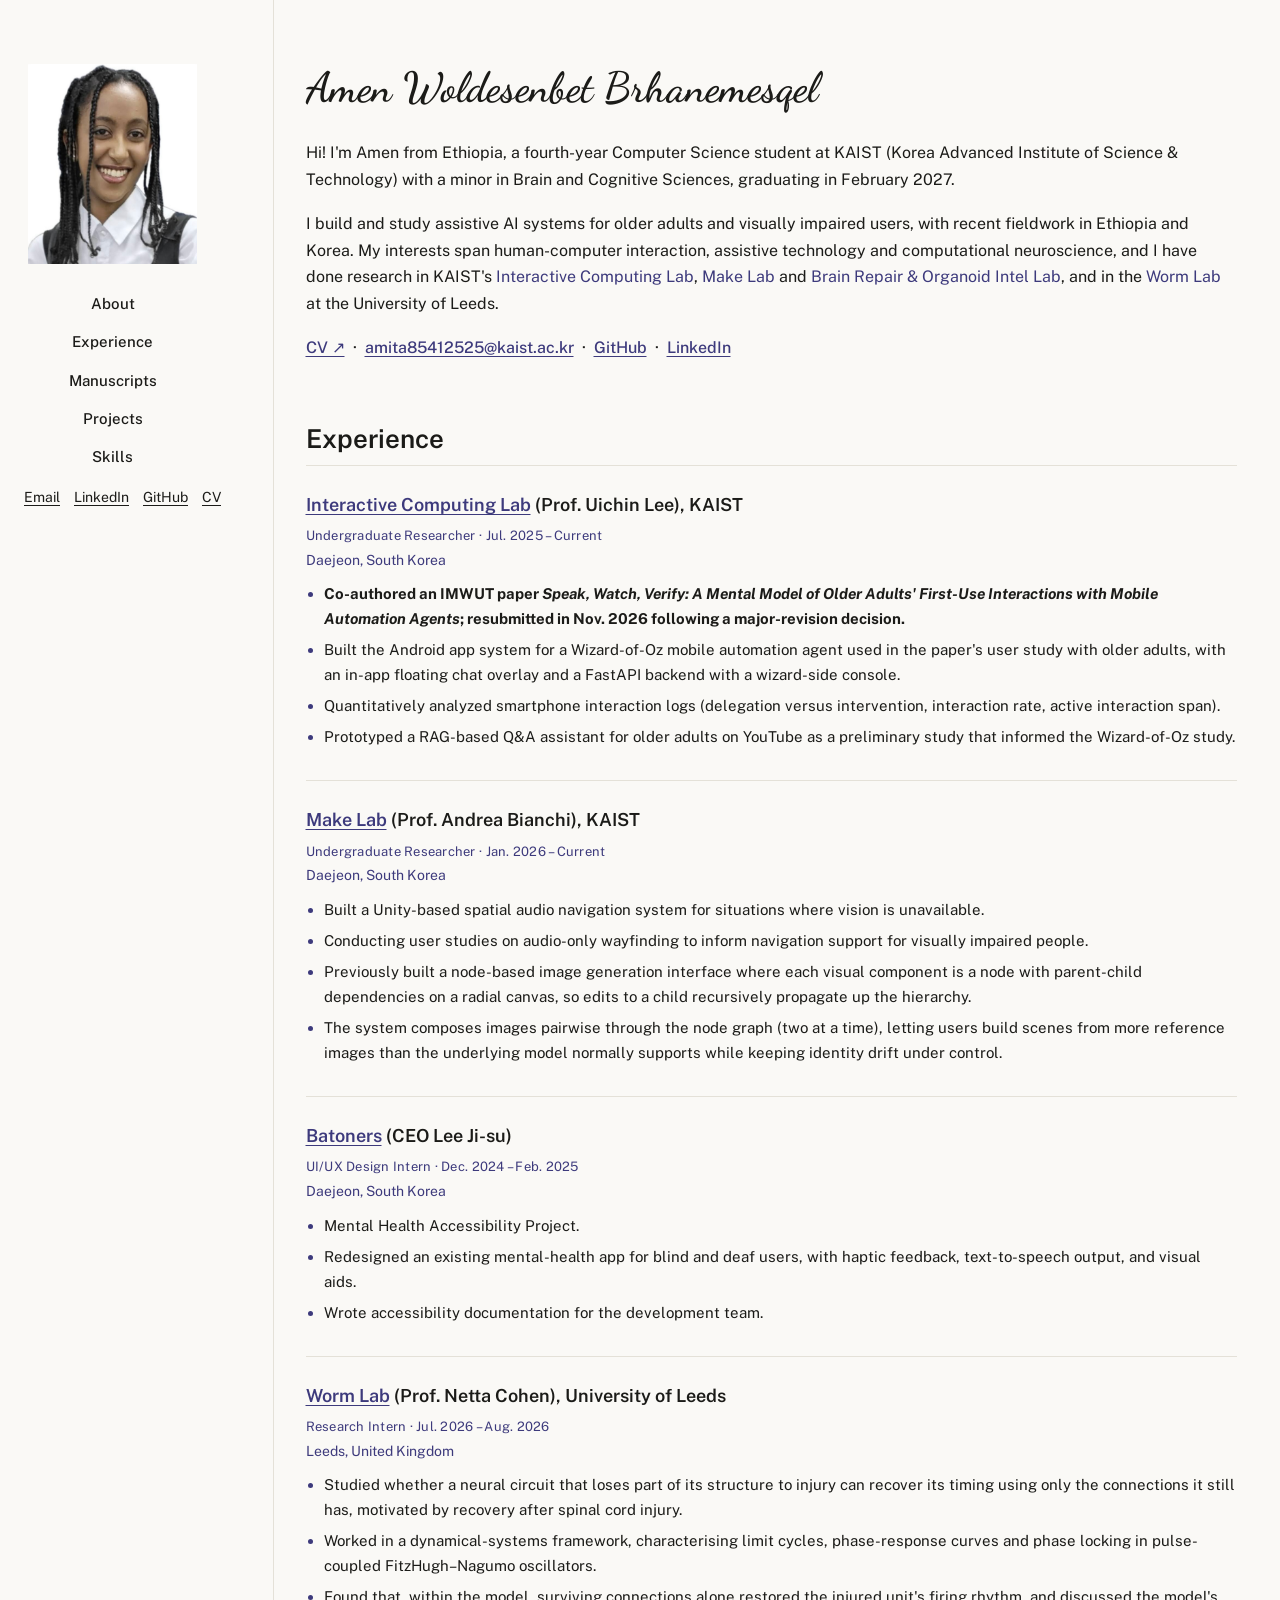
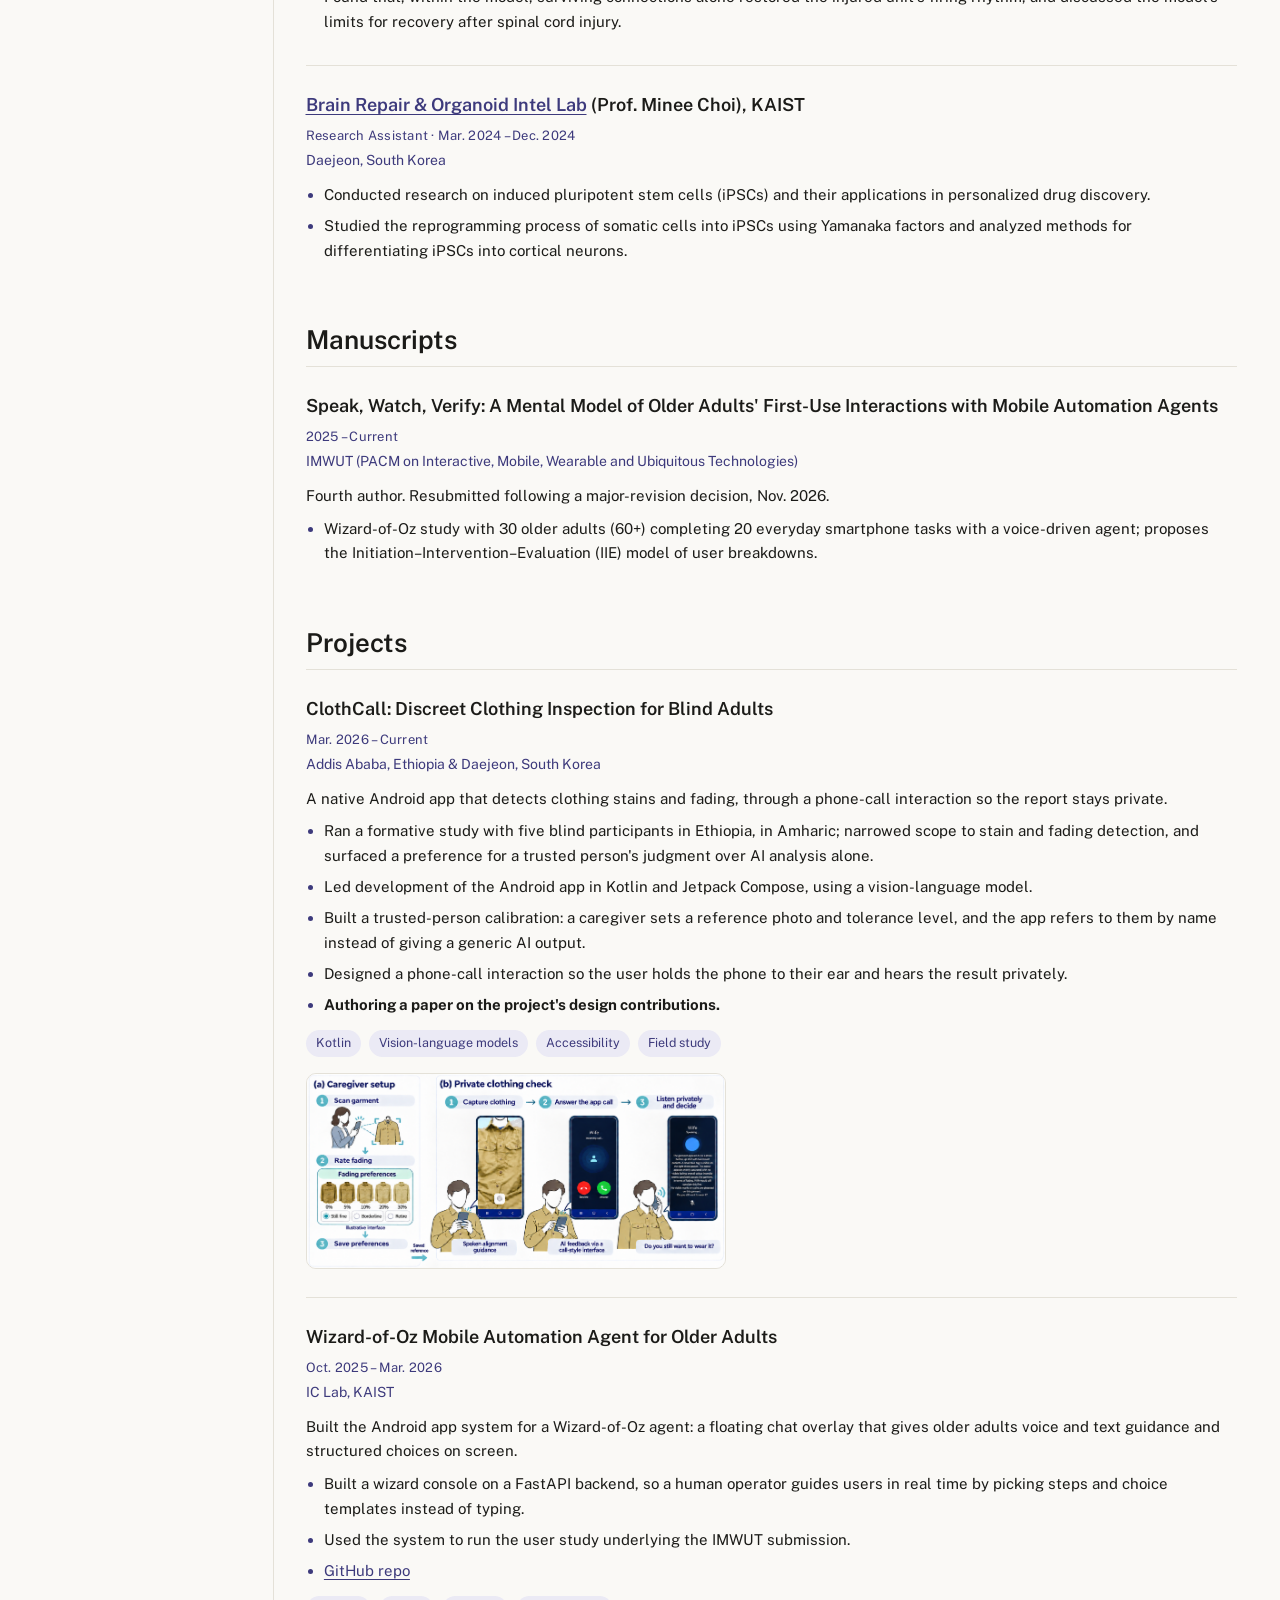
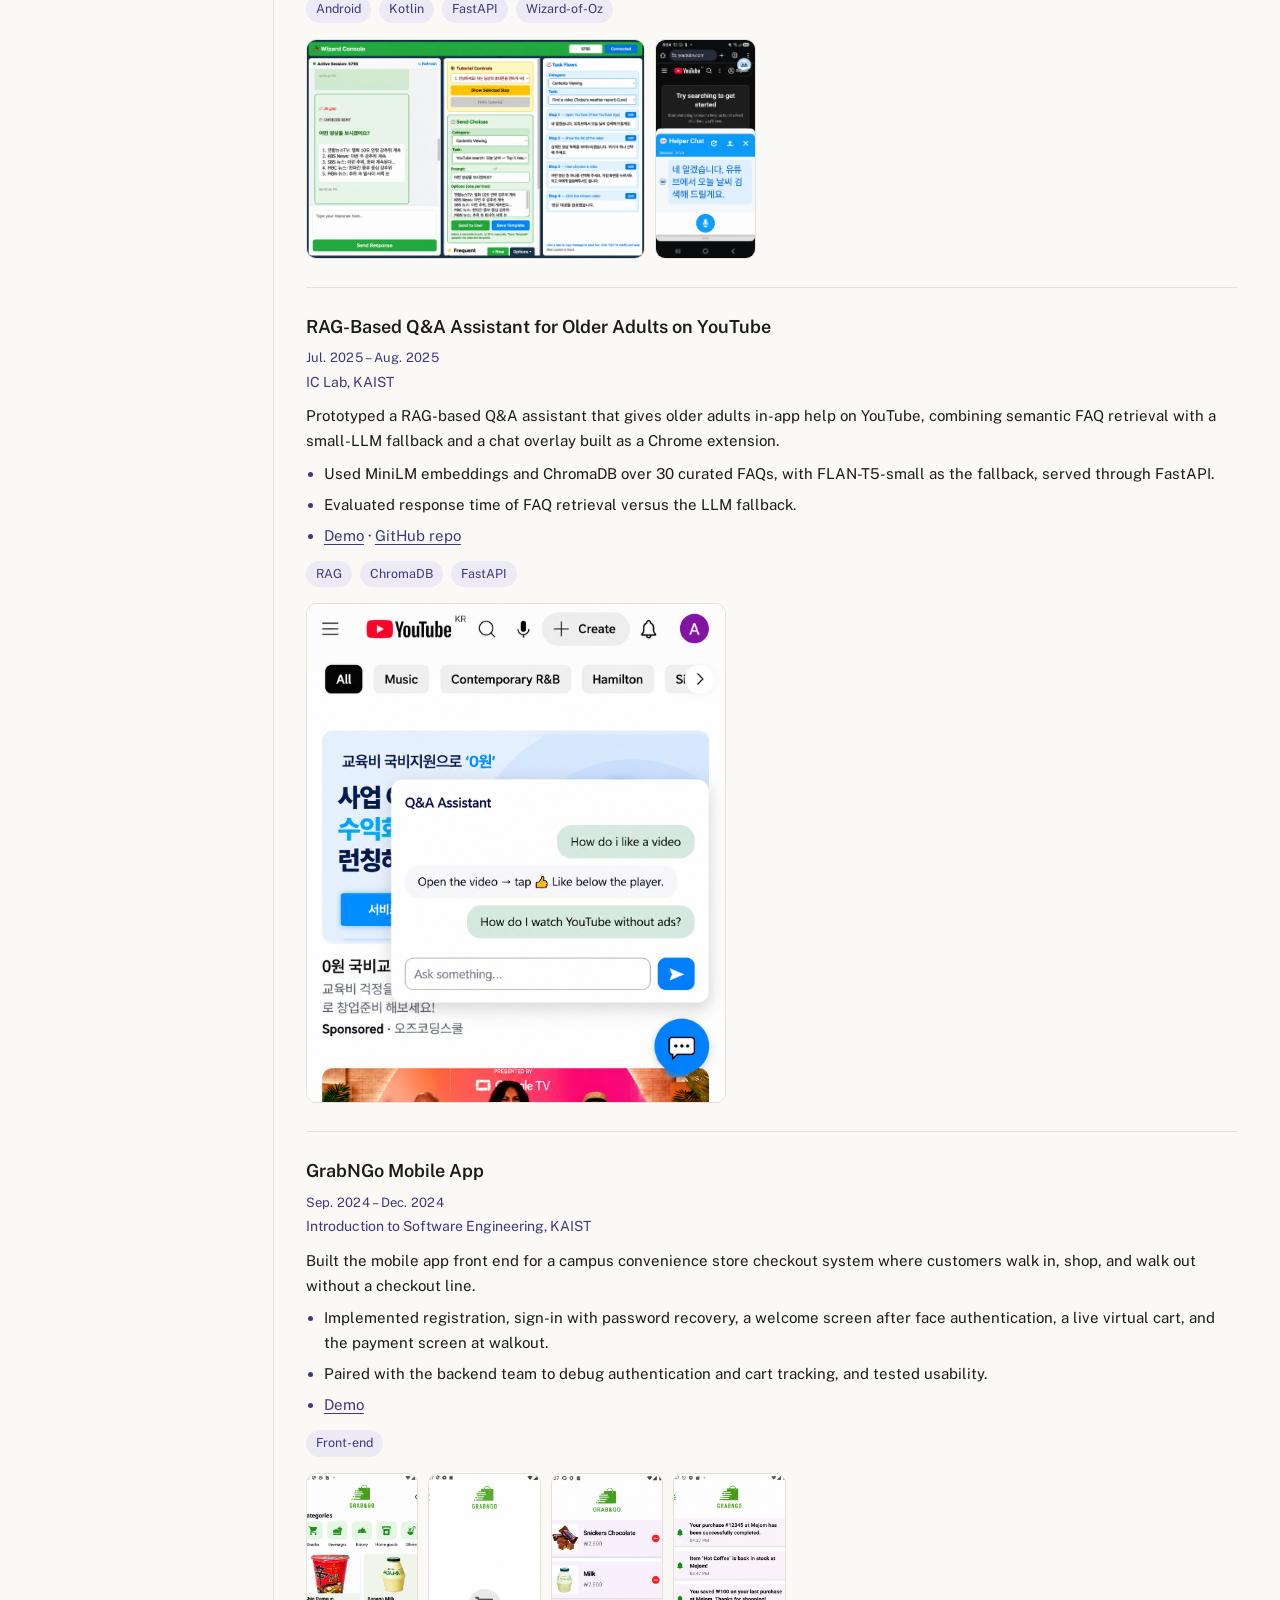
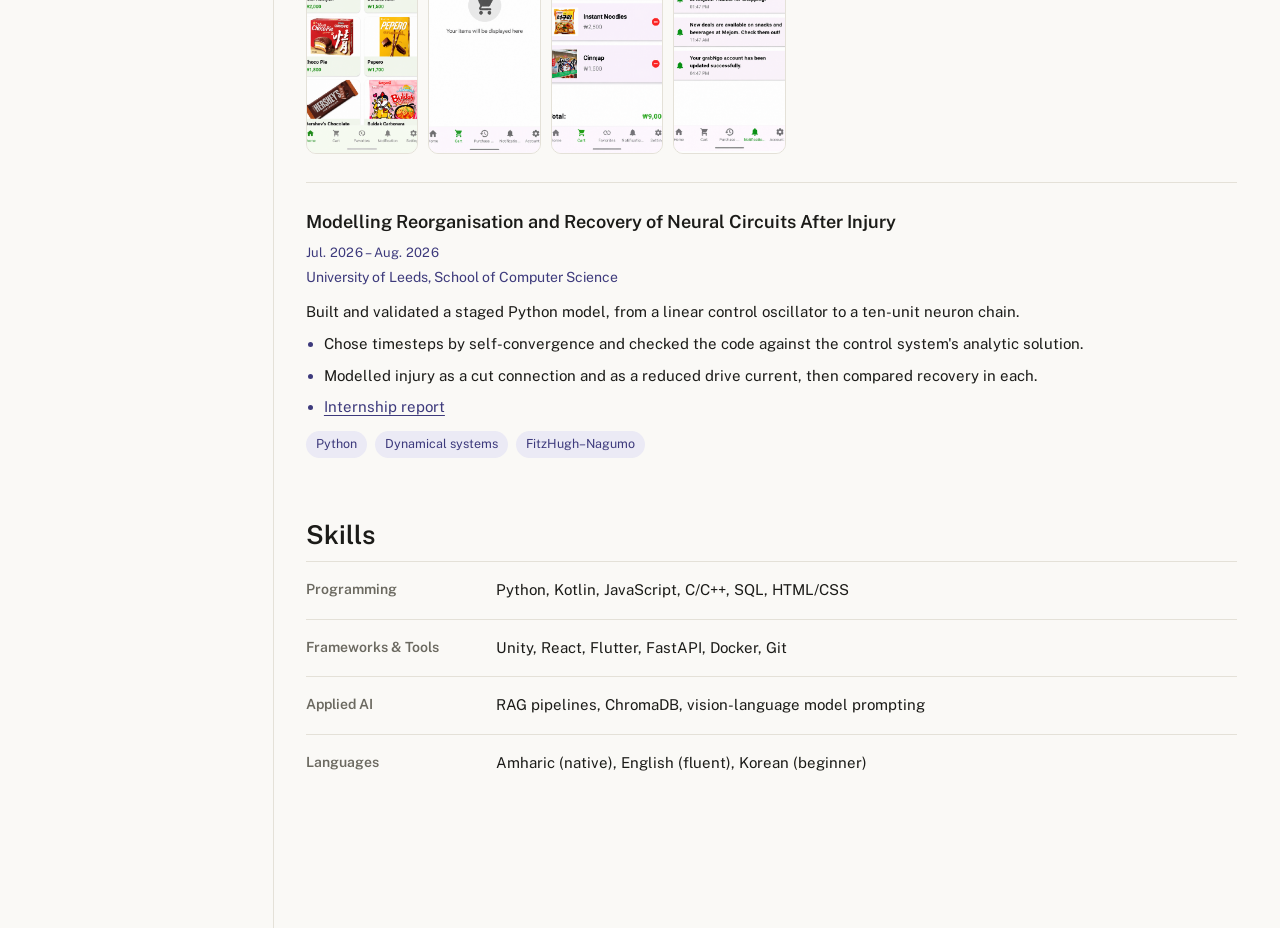
==== commit 7b14cd24: "update clothcall image" ====
--- a/index.html
+++ b/index.html
@@ -139,12 +139,8 @@
           <span class="tag">Accessibility</span>
           <span class="tag">Field study</span>
         </div>
-        <div class="image-row quad">
-          <img class="entry-img phone" src="images/clothcall-fade-calibration.png" alt="Add a trusted person: name them (e.g. Wife, Colleague) and rate the same fabric photo at four fade levels (Still fine, Borderline, Retire, Very Worn)">
-          <img class="entry-img phone" src="images/clothcall-shirt-photo.png" alt="Camera view of a khaki button-up shirt the user is holding up to inspect">
-          <img class="entry-img phone" src="images/clothcall-incoming-call.png" alt="Incoming call screen from the trusted person named 'Wife'">
-          <img class="entry-img phone" src="images/clothcall-result.png" alt="Wife is speaking: khaki button-up shirt with two breast pockets, small blue tag on the right chest pocket, colour consistent across the garment, no visible marks or stains; Wife would still consider this fine">
-        </div>
+        <img class="entry-img" src="images/clothcall-overview-faceless-v7.png" alt="ClothCall overview: the flow from calibrating a trusted person, taking a shirt photo, receiving a call, and hearing the inspection result">
+
       </div>
 
       <div class="entry">
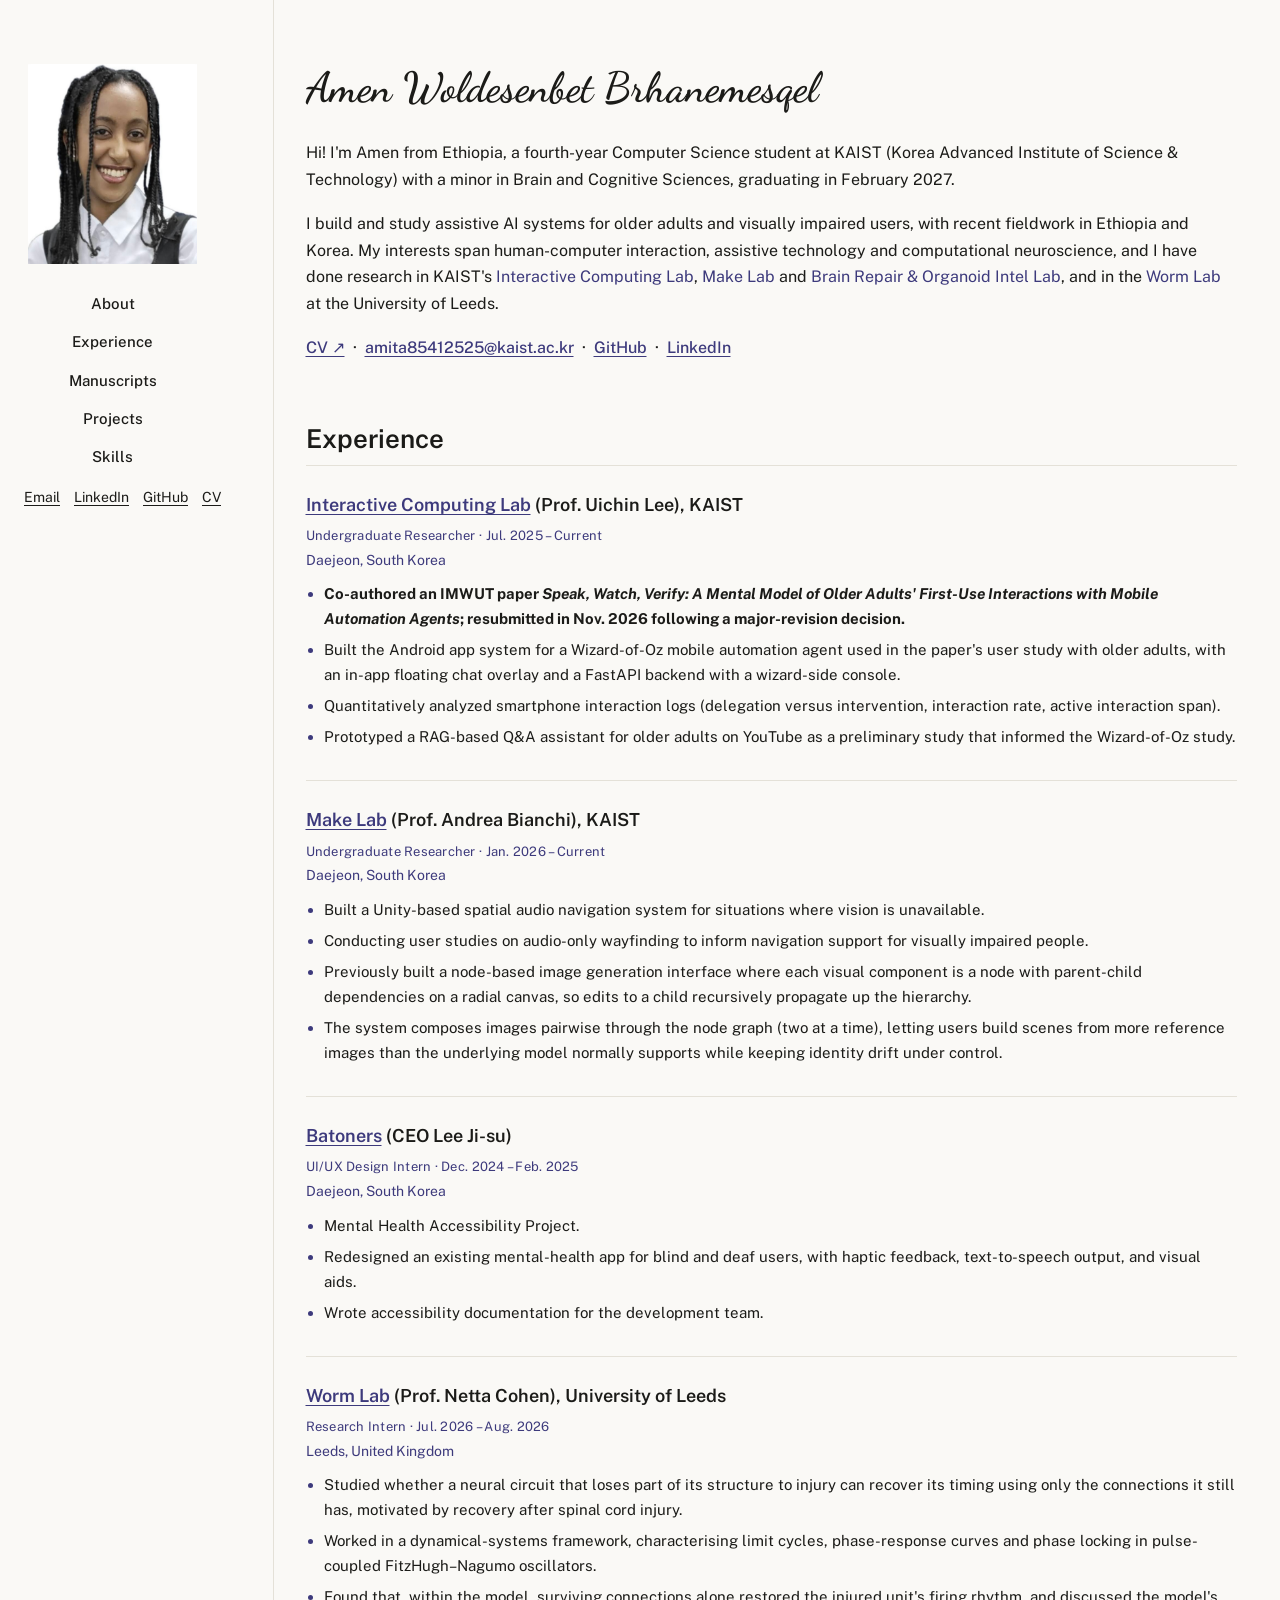
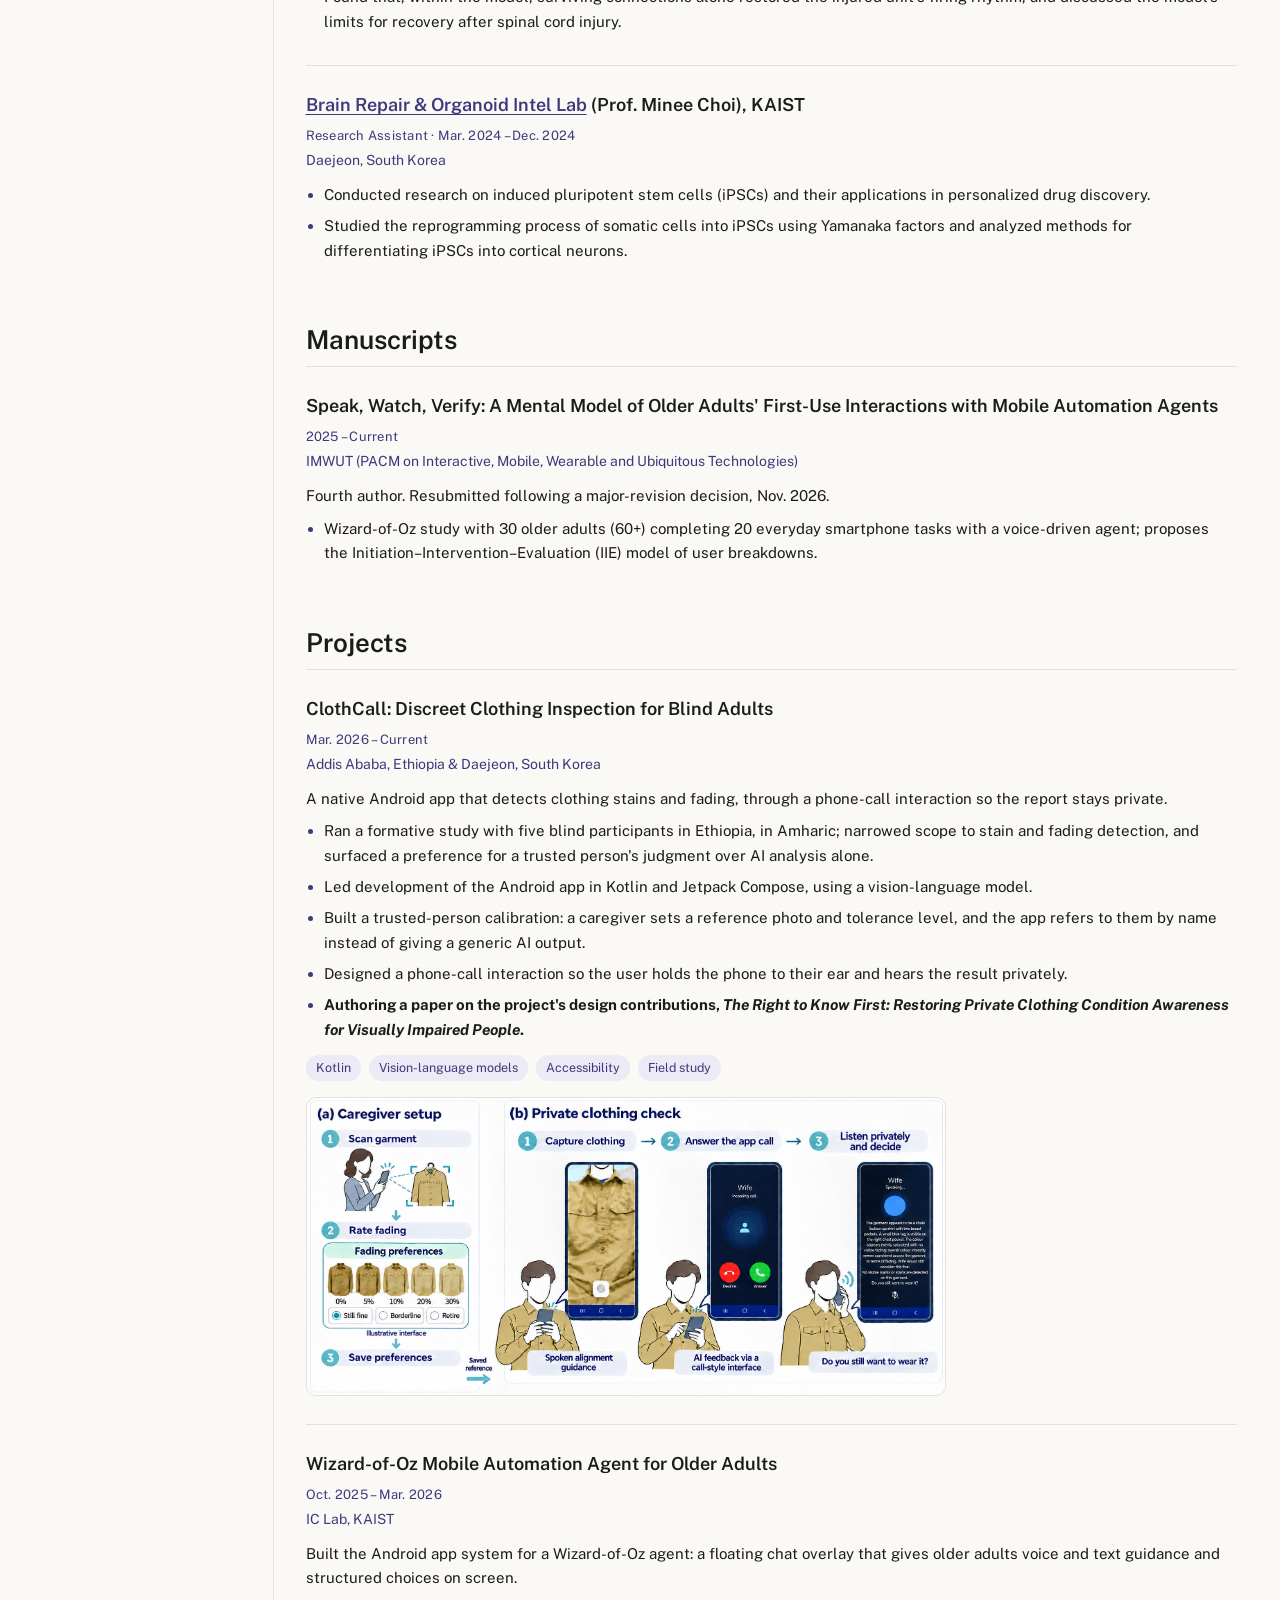
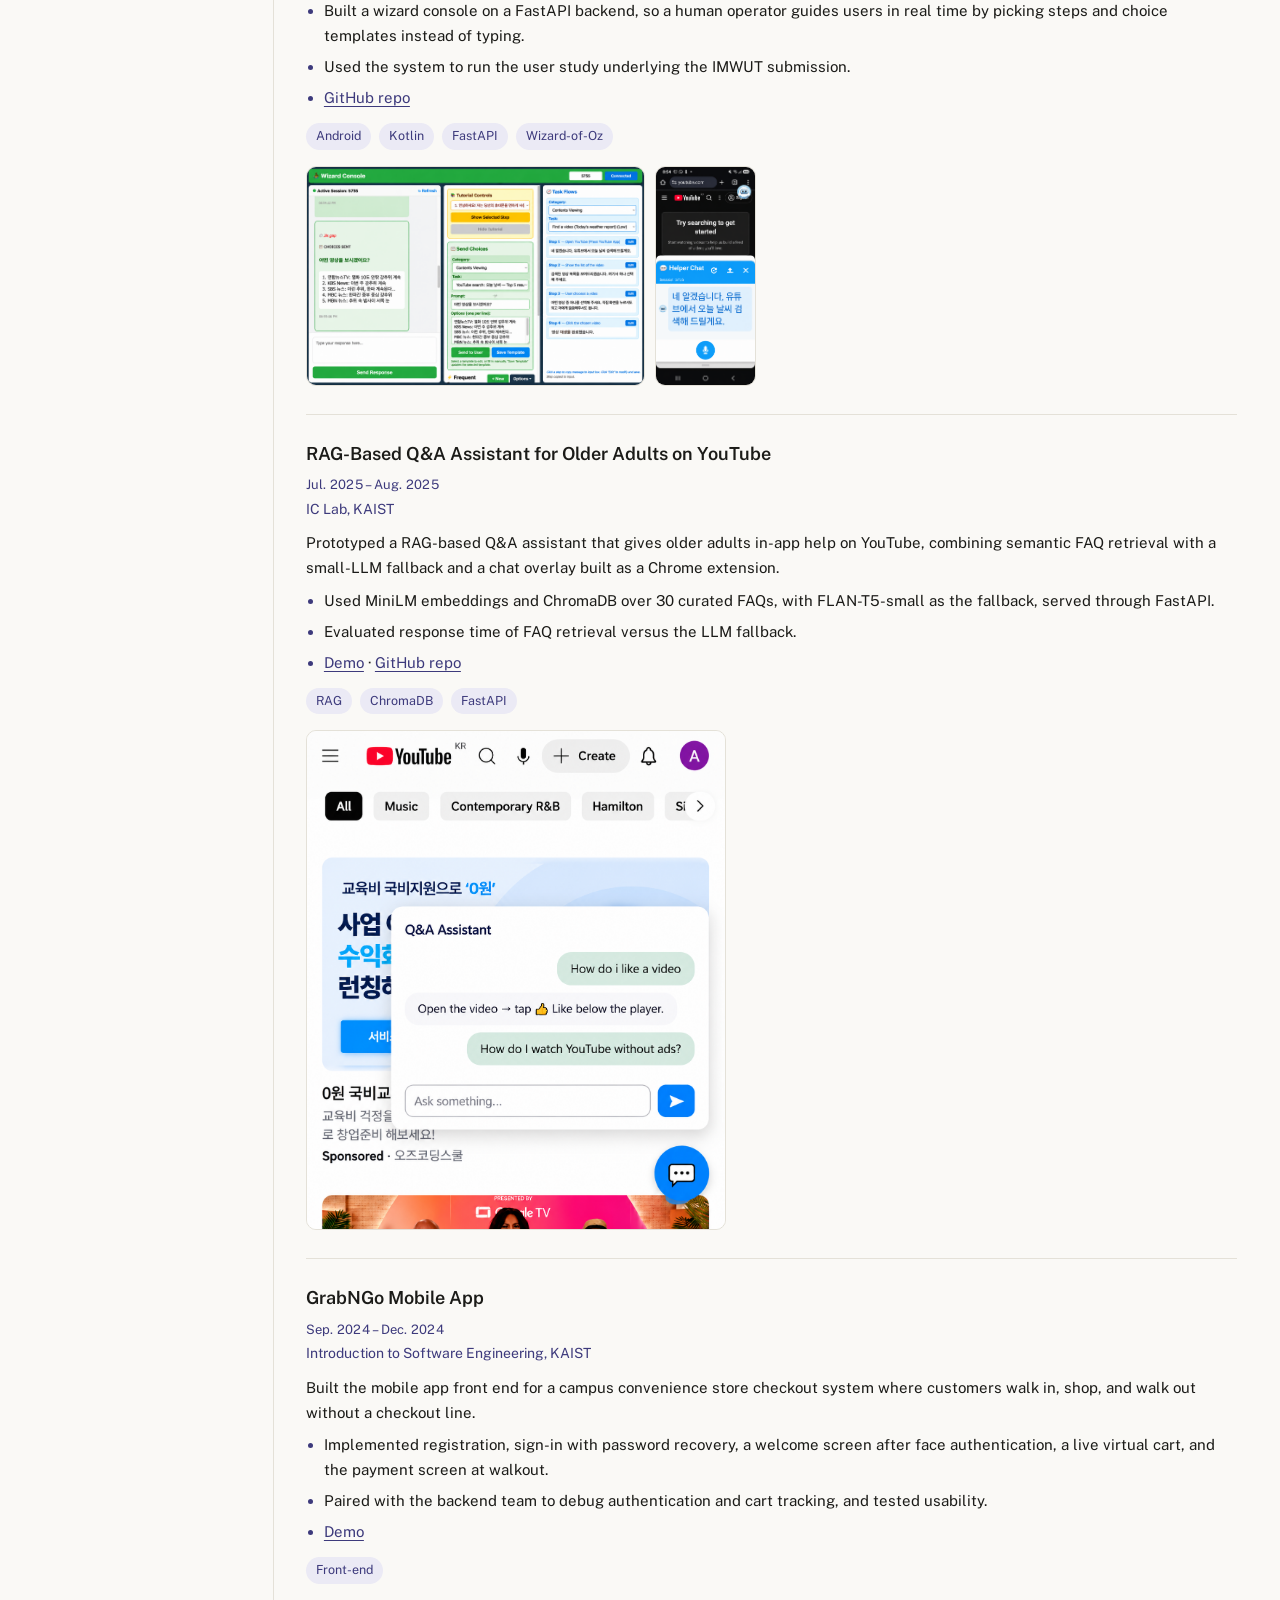
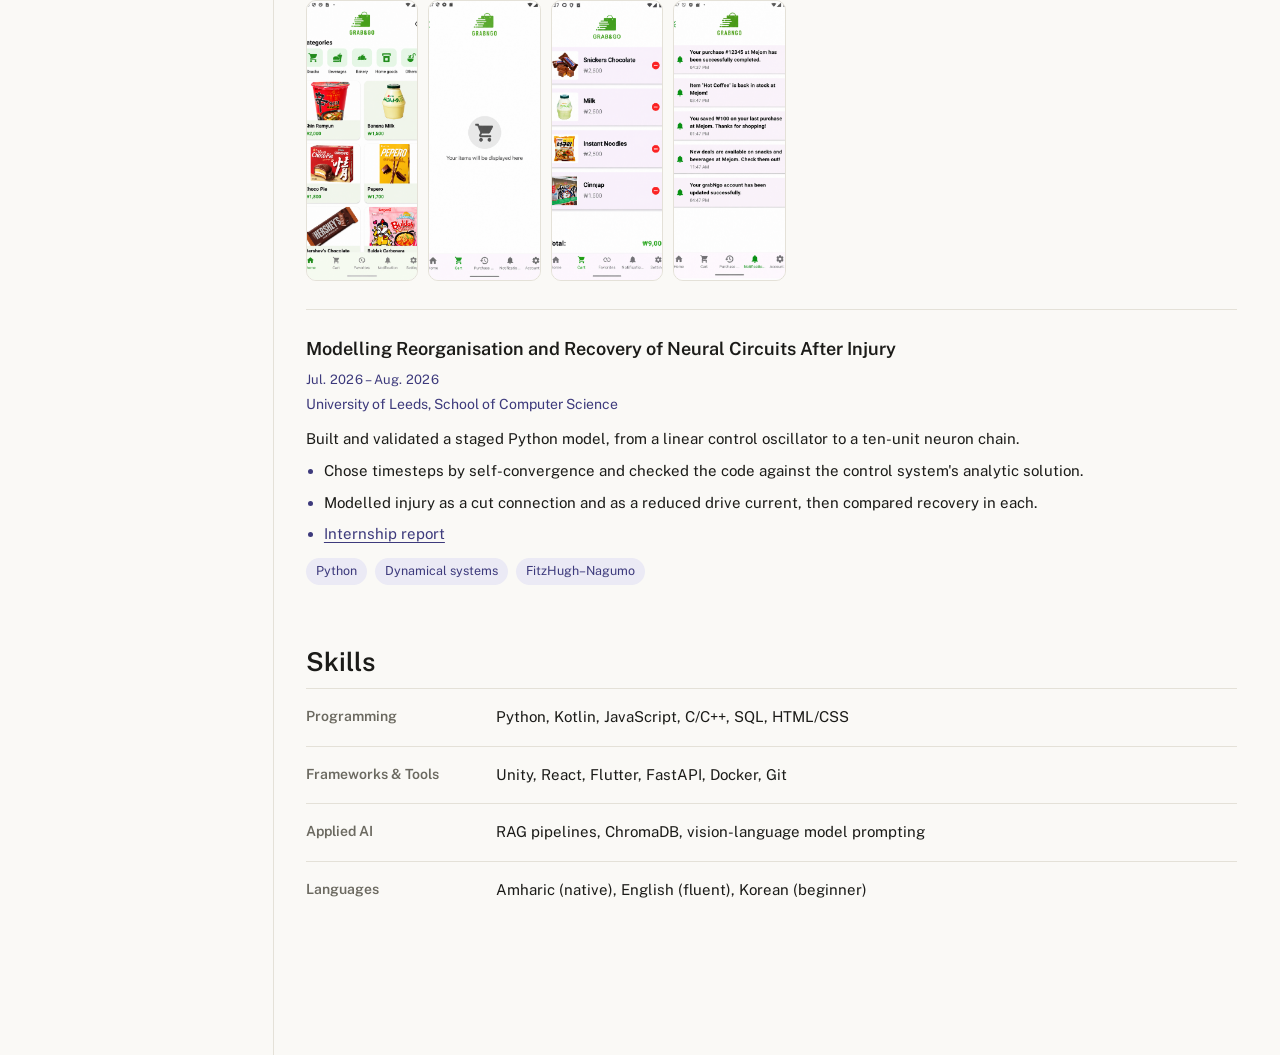
==== commit b88d38cd: "cloth call title" ====
--- a/index.html
+++ b/index.html
@@ -131,7 +131,7 @@
           <li>Led development of the Android app in Kotlin and Jetpack Compose, using a vision-language model.</li>
           <li>Built a trusted-person calibration: a caregiver sets a reference photo and tolerance level, and the app refers to them by name instead of giving a generic AI output.</li>
           <li>Designed a phone-call interaction so the user holds the phone to their ear and hears the result privately.</li>
-          <li><strong>Authoring a paper on the project's design contributions.</strong></li>
+          <li><strong>Authoring a paper on the project's design contributions, <em>The Right to Know First: Restoring Private Clothing Condition Awareness for Visually Impaired People</em>.</strong></li>
         </ul>
         <div class="tag-row">
           <span class="tag">Kotlin</span>
@@ -139,7 +139,7 @@
           <span class="tag">Accessibility</span>
           <span class="tag">Field study</span>
         </div>
-        <img class="entry-img" src="images/clothcall-overview-faceless-v7.png" alt="ClothCall overview: the flow from calibrating a trusted person, taking a shirt photo, receiving a call, and hearing the inspection result">
+        <img class="entry-img clothcall-overview" src="images/clothcall-overview-faceless-v7.png" alt="ClothCall overview: the flow from calibrating a trusted person, taking a shirt photo, receiving a call, and hearing the inspection result">
 
       </div>
 
--- a/style.css
+++ b/style.css
@@ -211,6 +211,10 @@
   background: var(--bg);
 }
 
+.entry-img.clothcall-overview {
+  max-width: 640px;
+}
+
 .image-row {
   display: flex;
   flex-wrap: wrap;
